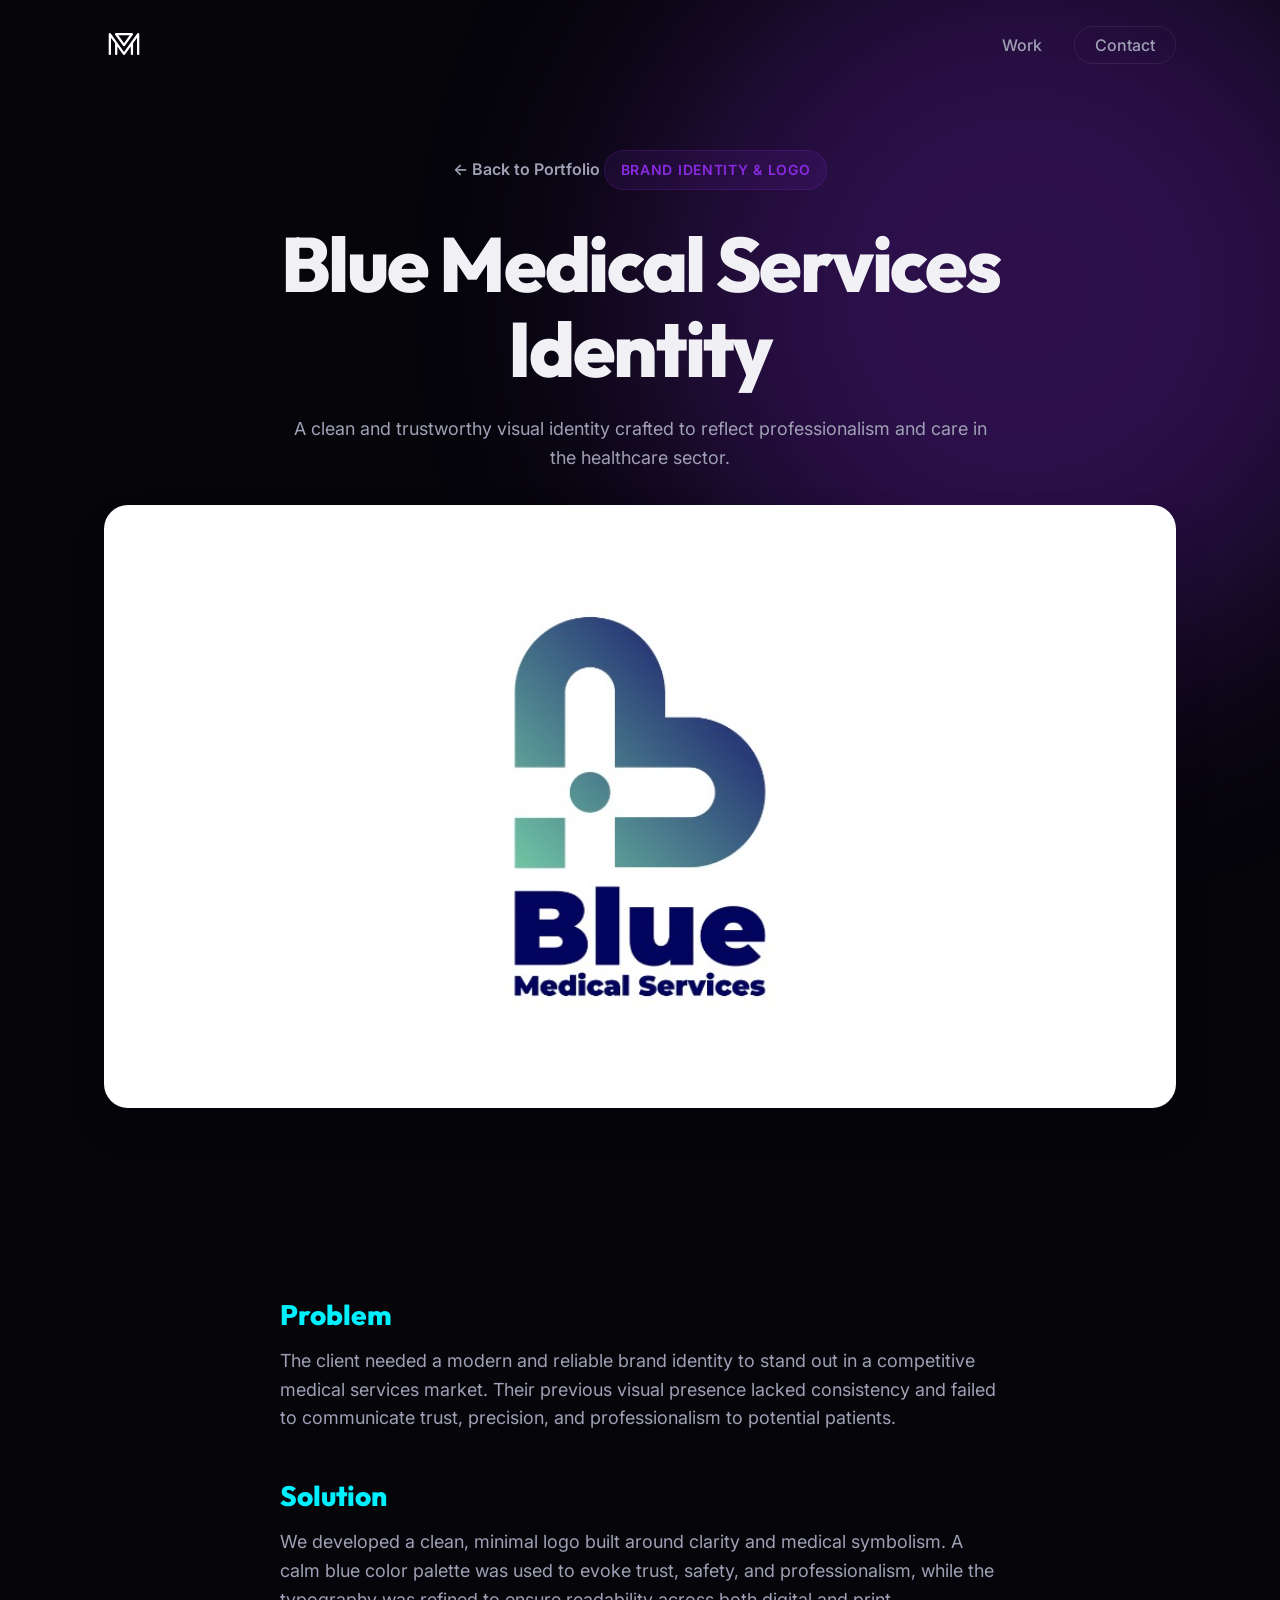
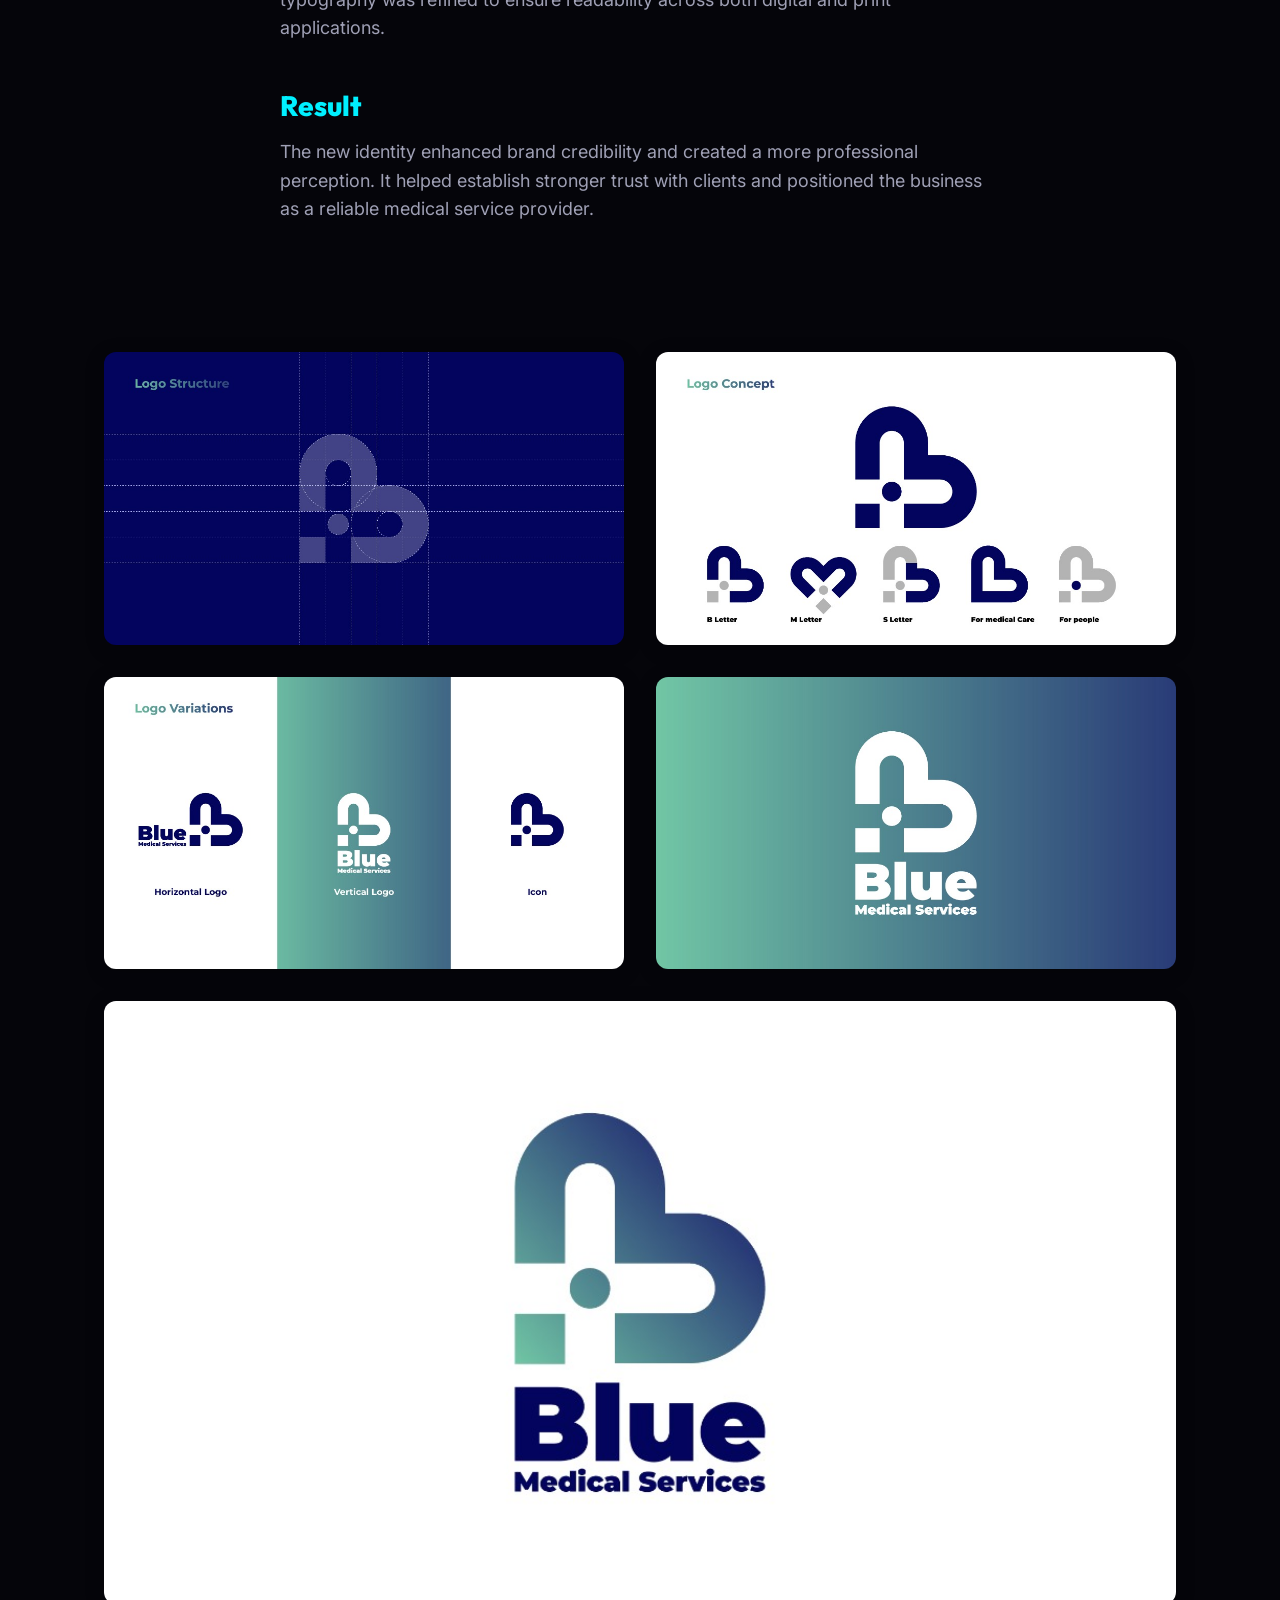
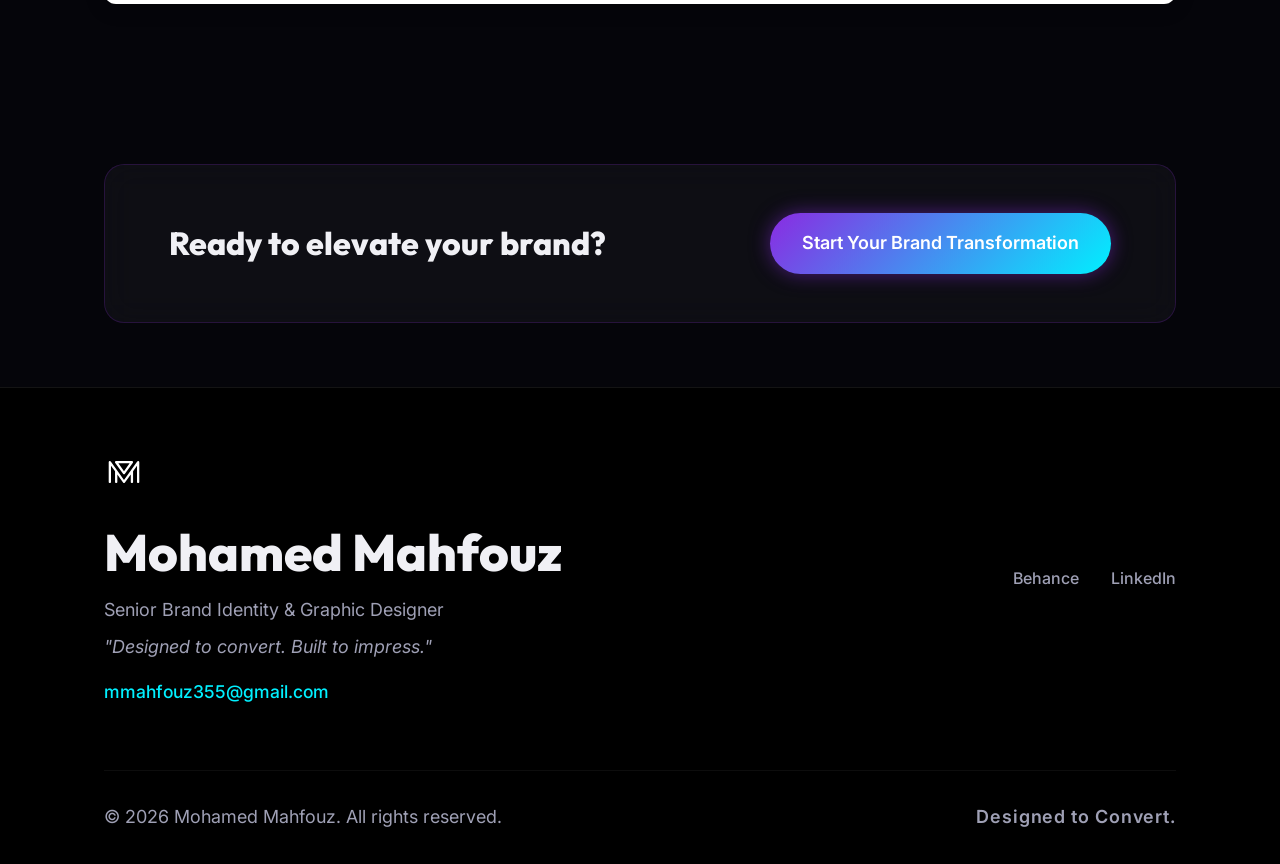
==== blue-medical-services.html @ b5fafa26 "Add files via upload" ====
<!DOCTYPE html>
<html lang="en">

<head>
    <meta charset="UTF-8">
    <meta name="viewport" content="width=device-width, initial-scale=1.0">
    <title>Blue Medical Services Identity | Mahfouz</title>
    <meta name="description" content="A comprehensive brand identity case study for a Medical startup.">
    <link rel="icon" type="image/png" href="assets/img/Favicon.png">
    <link
        href="https://fonts.googleapis.com/css2?family=Inter:wght@400;500;600&family=Outfit:wght@400;600;800&display=swap"
        rel="stylesheet">
    <link rel="stylesheet" href="styles.css">
</head>

<body>
    <div class="bg-elements">
        <div class="glow-orb purple-orb"></div>
    </div>

    <nav class="navbar" id="navbar">
        <div class="container nav-content">
            <a href="index.html" class="logo">
                <img src="assets/img/logo.svg" alt="Mahfouz Logo" class="logo-img">
            </a>
            <ul class="nav-links" id="nav-links">
                <li><a href="index.html#work">Work</a></li>
                <li><a href="index.html#contact" class="nav-cta">Contact</a></li>
            </ul>
        </div>
    </nav>

    <main>
        <section class="project-header">
            <div class="container fade-in-up">
                <a href="index.html#work" class="back-link">← Back to Portfolio</a>
                <span class="badge">Brand Identity & Logo</span>
                <h1>Blue Medical Services Identity</h1>
                <p>A clean and trustworthy visual identity crafted to reflect professionalism and care in the healthcare
                    sector.</p>
            </div>
        </section>

        <div class="container">
            <img src="assets/img/portfolio/blue-medical/img-5.jpg" alt="Blue Medical Services Hero"
                class="project-hero-img fade-in-up delay-1"
                style="width: 100%; height: auto; border-radius: 24px; box-shadow: 0 20px 40px rgba(0,0,0,0.1); display: block;">
        </div>

        <section class="case-study-content reveal">
            <div class="container">
                <h2>Problem</h2>
                <p>The client needed a modern and reliable brand identity to stand out in a competitive medical services
                    market.
                    Their previous visual presence lacked consistency and failed to communicate trust, precision, and
                    professionalism to potential patients.</p>

                <h2>Solution</h2>
                <p>We developed a clean, minimal logo built around clarity and medical symbolism.
                    A calm blue color palette was used to evoke trust, safety, and professionalism, while the typography
                    was refined to ensure readability across both digital and print applications.</p>

                <h2>Result</h2>
                <p>The new identity enhanced brand credibility and created a more professional perception.
                    It helped establish stronger trust with clients and positioned the business as a reliable medical
                    service provider.</p>
            </div>
        </section>

        <section class="project-gallery reveal">
            <div class="container">
                <div class="gallery-grid">
                    <div class="gallery-img-container">
                        <img src="assets/img/portfolio/blue-medical/img-1.jpg" alt="Brand Application 1"
                            class="gallery-img">
                    </div>
                    <div class="gallery-img-container">
                        <img src="assets/img/portfolio/blue-medical/img-2.jpg" alt="Brand Application 2"
                            class="gallery-img">
                    </div>
                    <div class="gallery-img-container">
                        <img src="assets/img/portfolio/blue-medical/img-3.jpg" alt="Brand Application 3"
                            class="gallery-img">
                    </div>
                    <div class="gallery-img-container">
                        <img src="assets/img/portfolio/blue-medical/img-4.jpg" alt="Brand Application 4"
                            class="gallery-img">
                    </div>
                    <div class="gallery-img-container span-wide">
                        <img src="assets/img/portfolio/blue-medical/img-5.jpg" alt="Brand Application 5"
                            class="gallery-img">
                    </div>
                </div>
            </div>
        </section>

        <section class="cta-banner reveal">
            <div class="container">
                <div class="cta-banner-content glass-card hover-glow">
                    <h2>Ready to elevate your brand?</h2>
                    <a href="index.html#contact" class="btn btn-primary btn-glow">Start Your Brand Transformation</a>
                </div>
            </div>
        </section>
    </main>

    <footer class="footer">
        <div class="container footer-content">
            <div class="footer-brand fade-in-up">
                <img src="assets/img/logo.svg" alt="Mahfouz Logo" class="logo-img" style="margin-bottom: 1.5rem;">
                <h2>Mohamed Mahfouz</h2>
                <p>Senior Brand Identity & Graphic Designer</p>
                <p style="color: var(--text-secondary); margin-top: 0.5rem; font-style: italic;">"Designed to convert.
                    Built to impress."</p>
                <a href="mailto:mmahfouz355@gmail.com" class="email-link footer-email">mmahfouz355@gmail.com</a>
            </div>
            <div class="footer-links fade-in-up delay-1">
                <a href="https://www.behance.net/GeoMa7fouz" target="_blank" class="social-link">Behance</a>
                <a href="https://www.linkedin.com/in/geoma7fouz/" target="_blank" class="social-link">LinkedIn</a>
            </div>
        </div>
        <div class="container fade-in-up delay-2">
            <div class="footer-bottom">
                <p>&copy; 2026 Mohamed Mahfouz. All rights reserved.</p>
                <p class="built-with">Designed to Convert.</p>
            </div>
        </div>
    </footer>
    <script src="script.js"></script>
</body>

</html>
---- styles.css ----
:root {
    --bg-color: #05050A;
    /* Deep dark gray / nearly black */
    --surface-color: rgba(20, 20, 28, 0.6);
    --surface-border: rgba(255, 255, 255, 0.08);
    --text-primary: #F0F0F5;
    --text-secondary: #9FA0B5;
    --accent-purple: #8A2BE2;
    /* Electric Purple */
    --accent-blue: #00F0FF;
    /* Neon Blue */
    --gradient-primary: linear-gradient(135deg, var(--accent-purple), var(--accent-blue));

    --font-heading: 'Outfit', sans-serif;
    --font-body: 'Inter', sans-serif;

    --transition: 0.3s cubic-bezier(0.25, 0.8, 0.25, 1);
}

* {
    margin: 0;
    padding: 0;
    box-sizing: border-box;
}

html {
    scroll-behavior: smooth;
}

body {
    background-color: var(--bg-color);
    color: var(--text-primary);
    font-family: var(--font-body);
    line-height: 1.6;
    overflow-x: hidden;
}

/* Typography */
h1,
h2,
h3,
h4,
.logo {
    font-family: var(--font-heading);
    font-weight: 800;
    line-height: 1.1;
}

h1 {
    font-size: clamp(3rem, 6vw, 5.5rem);
    letter-spacing: -0.03em;
    margin-bottom: 1.5rem;
}

h1 span {
    background: var(--gradient-primary);
    -webkit-background-clip: text;
    background-clip: text;
    -webkit-text-fill-color: transparent;
    display: inline-block;
}

h2 {
    font-size: clamp(2rem, 4vw, 3.5rem);
    margin-bottom: 1rem;
}

h3 {
    font-size: 1.5rem;
    margin-bottom: 0.5rem;
}

p {
    color: var(--text-secondary);
    font-size: 1.125rem;
}

a {
    text-decoration: none;
    color: inherit;
    transition: var(--transition);
}

/* Utilities */
.container {
    max-width: 1200px;
    margin: 0 auto;
    padding: 0 5%;
}

.glass-card {
    background: var(--surface-color);
    backdrop-filter: blur(16px);
    -webkit-backdrop-filter: blur(16px);
    border: 1px solid var(--surface-border);
    border-radius: 20px;
    padding: 2.5rem;
    position: relative;
    overflow: hidden;
    transition: var(--transition);
}

.glass-card::before {
    content: '';
    position: absolute;
    top: 0;
    left: -100%;
    width: 50%;
    height: 100%;
    background: linear-gradient(90deg, transparent, rgba(255, 255, 255, 0.03), transparent);
    transform: skewX(-20deg);
    transition: 0.5s;
}

.glass-card:hover::before {
    left: 150%;
}

.glass-card:hover {
    transform: translateY(-5px);
    border-color: rgba(255, 255, 255, 0.15);
    box-shadow: 0 10px 40px -10px rgba(138, 43, 226, 0.15);
}

.badge {
    display: inline-block;
    padding: 0.5rem 1rem;
    border-radius: 100px;
    font-size: 0.875rem;
    font-weight: 600;
    text-transform: uppercase;
    letter-spacing: 0.05em;
    background: rgba(138, 43, 226, 0.1);
    color: var(--accent-purple);
    border: 1px solid rgba(138, 43, 226, 0.2);
    margin-bottom: 2rem;
}

/* Background Animations */
.bg-elements {
    position: fixed;
    top: 0;
    left: 0;
    width: 100vw;
    height: 100vh;
    z-index: -1;
    overflow: hidden;
    pointer-events: none;
}

.glow-orb {
    position: absolute;
    border-radius: 50%;
    filter: blur(120px);
    opacity: 0.3;
    animation: float 20s infinite ease-in-out alternate;
}

.purple-orb {
    top: -10%;
    right: -10%;
    width: 60vw;
    height: 60vw;
    background: var(--accent-purple);
}

.blue-orb {
    bottom: -20%;
    left: -10%;
    width: 50vw;
    height: 50vw;
    background: var(--accent-blue);
    animation-delay: -10s;
}

@keyframes float {
    0% {
        transform: translate(0, 0) scale(1);
    }

    100% {
        transform: translate(-50px, 50px) scale(1.1);
    }
}

/* Buttons */
.btn {
    display: inline-flex;
    align-items: center;
    justify-content: center;
    padding: 1rem 2rem;
    border-radius: 100px;
    font-weight: 600;
    font-size: 1.125rem;
    cursor: pointer;
    position: relative;
    overflow: hidden;
}

.btn-primary {
    background: var(--gradient-primary);
    color: #fff;
    box-shadow: 0 0 20px rgba(138, 43, 226, 0.3);
}

.btn-primary:hover {
    box-shadow: 0 0 30px rgba(0, 240, 255, 0.5);
    transform: translateY(-2px);
}

.btn-secondary {
    background: transparent;
    color: var(--text-primary);
    border: 1px solid var(--surface-border);
}

.btn-secondary:hover {
    background: rgba(255, 255, 255, 0.05);
    border-color: rgba(255, 255, 255, 0.2);
}

/* Navbar */
.navbar {
    position: fixed;
    top: 0;
    left: 0;
    width: 100%;
    padding: 1.5rem 0;
    z-index: 100;
    transition: var(--transition);
}

.navbar.scrolled {
    padding: 1rem 0;
    background: rgba(5, 5, 10, 0.8);
    backdrop-filter: blur(16px);
    border-bottom: 1px solid var(--surface-border);
}

.nav-content {
    display: flex;
    justify-content: space-between;
    align-items: center;
}

.logo-img {
    height: 40px;
    width: auto;
    transition: var(--transition);
}

.logo:hover .logo-img {
    transform: scale(1.05);
    filter: drop-shadow(0 0 10px rgba(138, 43, 226, 0.4));
}

.nav-links {
    display: flex;
    list-style: none;
    gap: 2rem;
    align-items: center;
}

.nav-links a {
    color: var(--text-secondary);
    font-weight: 500;
}

.nav-links a:hover {
    color: #fff;
}

.nav-cta {
    padding: 0.5rem 1.25rem;
    border: 1px solid var(--surface-border);
    border-radius: 100px;
}

.nav-cta:hover {
    border-color: var(--accent-blue);
    color: var(--accent-blue) !important;
}

/* Sections Base */
section {
    padding: 5rem 0;
}

.section-header {
    margin-bottom: 4rem;
    max-width: 600px;
}

.section-header.center {
    margin: 0 auto 4rem auto;
    text-align: center;
}

/* Hero Section */
.hero {
    min-height: 100vh;
    display: flex;
    align-items: center;
    padding-top: 120px;
    position: relative;
}

.hero-content {
    max-width: 900px;
    text-align: center;
    margin: 0 auto;
}

.hero p {
    font-size: clamp(1.125rem, 2vw, 1.5rem);
    max-width: 600px;
    margin: 0 auto 3rem auto;
}

.hero-buttons {
    display: flex;
    gap: 1.5rem;
    justify-content: center;
}

/* Social Proof */
.social-proof {
    padding: 4rem 0;
    text-align: center;
    border-top: 1px solid var(--surface-border);
    border-bottom: 1px solid var(--surface-border);
    background: rgba(255, 255, 255, 0.01);
}

.proof-label {
    text-transform: uppercase;
    letter-spacing: 0.1em;
    font-size: 0.875rem;
    margin-bottom: 3rem;
}

.stats-grid {
    display: grid;
    grid-template-columns: repeat(3, 1fr);
    gap: 2rem;
}

.stat-item {
    padding: 2rem;
}

.stat-item h3 {
    font-size: 3rem;
    background: var(--gradient-primary);
    -webkit-background-clip: text;
    background-clip: text;
    -webkit-text-fill-color: transparent;
    margin-bottom: 0.5rem;
}

/* Portfolio */
.portfolio-grid {
    display: grid;
    grid-template-columns: repeat(auto-fit, minmax(400px, 1fr));
    gap: 3rem;
}

.project-card {
    padding: 1.5rem;
    cursor: pointer;
}

.project-image {
    width: 100%;
    height: 300px;
    border-radius: 12px;
    margin-bottom: 1.5rem;
    position: relative;
    overflow: hidden;
    display: flex;
    align-items: center;
    justify-content: center;
}

.project-image img {
    width: 100%;
    height: 100%;
    object-fit: cover;
    display: block;
    transition: transform 0.6s cubic-bezier(0.25, 0.46, 0.45, 0.94);
}

.project-card:hover .project-image img {
    transform: scale(1.1);
}

.overlay-text {
    position: absolute;
    z-index: 2;
    opacity: 0;
    transform: translateY(20px);
    transition: var(--transition);
    font-weight: 600;
    color: #fff;
    background: rgba(0, 0, 0, 0.6);
    padding: 0.75rem 1.5rem;
    border-radius: 100px;
    backdrop-filter: blur(8px);
    border: 1px solid rgba(255, 255, 255, 0.1);
}

.project-card:hover .overlay-text {
    opacity: 1;
    transform: translateY(0);
}

.project-image::after {
    content: '';
    position: absolute;
    inset: 0;
    background: rgba(138, 43, 226, 0.25);
    opacity: 0;
    transition: var(--transition);
    z-index: 1;
}

.project-card:hover .project-image::after {
    opacity: 1;
}

.tags {
    display: flex;
    gap: 0.5rem;
    margin-bottom: 1rem;
}

.tag {
    font-size: 0.75rem;
    padding: 0.25rem 0.75rem;
    border: 1px solid var(--surface-border);
    border-radius: 100px;
    color: var(--accent-blue);
    background: rgba(0, 240, 255, 0.05);
}

.project-info h3 {
    margin-bottom: 1.5rem;
    font-size: 1.5rem;
    color: #fff;
}

.case-study-details {
    display: flex;
    flex-direction: column;
    gap: 1.25rem;
}

.cs-section h4 {
    font-size: 0.85rem;
    text-transform: uppercase;
    letter-spacing: 0.05em;
    color: var(--accent-blue);
    margin-bottom: 0.25rem;
}

.cs-section p {
    font-size: 0.95rem;
    color: var(--text-secondary);
    line-height: 1.5;
}

.project-card:hover {
    box-shadow: 0 15px 50px -10px rgba(138, 43, 226, 0.25);
    border-color: rgba(138, 43, 226, 0.4);
    transform: translateY(-5px);
}

/* Project Page Specific */
.project-header {
    padding-top: 150px;
    padding-bottom: 2rem;
    text-align: center;
    max-width: 800px;
    margin: 0 auto;
}

.project-hero-img {
    width: 100%;
    height: 50vh;
    border-radius: 20px;
    margin-bottom: 4rem;
    display: flex;
    align-items: center;
    justify-content: center;
}

.case-study-content {
    max-width: 800px;
    margin: 0 auto;
    padding-bottom: 6rem;
}

.case-study-content h2 {
    color: var(--accent-blue);
    margin-top: 3rem;
    margin-bottom: 1rem;
    font-size: 1.75rem;
}

.case-study-content p {
    font-size: 1.125rem;
}

.back-link {
    display: inline-flex;
    align-items: center;
    gap: 0.5rem;
    font-weight: 600;
    color: var(--text-secondary);
    margin-bottom: 2rem;
}

.back-link:hover {
    color: #fff;
}

/* Gallery Section */
.project-gallery {
    padding: 2rem 0 6rem;
}

.gallery-grid {
    display: grid;
    grid-template-columns: repeat(2, 1fr);
    gap: 2rem;
}

.span-wide {
    grid-column: span 2;
}

.gallery-img-container {
    overflow: hidden;
    border-radius: 12px;
    background: var(--surface-light);
    box-shadow: 0 4px 20px rgba(0, 0, 0, 0.2);
}

.gallery-img {
    width: 100%;
    height: auto;
    display: block;
    transition: transform 0.4s ease;
}

.gallery-img-container:hover .gallery-img {
    transform: scale(1.05);
}

/* Lightbox Modal */
.lightbox {
    display: none;
    position: fixed;
    z-index: 9999;
    left: 0;
    top: 0;
    width: 100%;
    height: 100vh;
    background-color: rgba(10, 10, 14, 0.95);
    backdrop-filter: blur(10px);
    opacity: 0;
    transition: opacity 0.3s ease;
    align-items: center;
    justify-content: center;
}

.lightbox.active {
    opacity: 1;
}

.lightbox-content {
    max-width: 90%;
    max-height: 85vh;
    border-radius: 12px;
    box-shadow: 0 10px 40px rgba(0, 0, 0, 0.5);
    opacity: 1;
    transition: opacity 0.2s ease, transform 0.3s ease;
    transform: scale(0.95);
    object-fit: contain;
}

.lightbox.active .lightbox-content {
    transform: scale(1);
}

.lightbox-close {
    position: absolute;
    top: 25px;
    right: 35px;
    color: #fff;
    font-size: 40px;
    font-weight: bold;
    cursor: pointer;
    transition: color 0.3s ease;
    z-index: 10000;
}

.lightbox-close:hover {
    color: var(--primary-color);
}

.lightbox-prev,
.lightbox-next {
    cursor: pointer;
    position: absolute;
    top: 50%;
    width: 50px;
    height: 50px;
    transform: translateY(-50%);
    color: white;
    font-size: 24px;
    transition: 0.3s ease;
    border-radius: 50%;
    user-select: none;
    background: rgba(255, 255, 255, 0.1);
    display: flex;
    align-items: center;
    justify-content: center;
    z-index: 10000;
}

.lightbox-prev {
    left: 20px;
}

.lightbox-next {
    right: 20px;
}

.lightbox-prev:hover,
.lightbox-next:hover {
    background-color: var(--primary-color);
    box-shadow: 0 0 20px rgba(138, 43, 226, 0.4);
}

/* Services */
.services-grid {
    display: grid;
    grid-template-columns: repeat(2, 1fr);
    gap: 2rem;
}

.service-card {
    padding: 3rem 2rem;
}

.service-icon {
    font-size: 2.5rem;
    margin-bottom: 1.5rem;
}

.benefit {
    margin-top: 1.5rem;
    padding-top: 1rem;
    border-top: 1px solid var(--surface-border);
    font-size: 0.95rem;
    color: var(--text-primary);
}

.benefit strong {
    color: var(--accent-blue);
}

/* About */
.about-container {
    max-width: 800px;
}

.about-content {
    text-align: center;
}

.p-large p {
    font-size: 1.25rem;
    margin-bottom: 1.5rem;
}

.highlight-text {
    color: #fff;
    font-size: 1.5rem !important;
    font-weight: 600;
    margin-top: 2rem;
}

/* Testimonials */
.testimonials-grid {
    display: grid;
    grid-template-columns: repeat(auto-fit, minmax(300px, 1fr));
    gap: 2rem;
}

.testimonial-card {
    display: flex;
    flex-direction: column;
    justify-content: space-between;
}

.testimonial-card p {
    font-size: 1.125rem;
    font-style: italic;
    margin-bottom: 2rem;
    line-height: 1.7;
}

.client-info h4 {
    color: #fff;
    margin-bottom: 0.25rem;
}

.client-info span {
    font-size: 0.875rem;
    color: var(--text-secondary);
}

/* CTA Section */
.cta-box {
    text-align: center;
    padding: 6rem 3rem;
    background: rgba(20, 20, 28, 0.8);
    border-color: rgba(138, 43, 226, 0.3);
}

.glow-active {
    box-shadow: 0 0 50px rgba(138, 43, 226, 0.1);
}

.cta-box h2 {
    margin-bottom: 1.5rem;
}

.cta-box p {
    margin-bottom: 3rem;
    font-size: 1.25rem;
}

.btn-large {
    padding: 1.25rem 3rem;
    font-size: 1.25rem;
}

.contact-grid {
    display: grid;
    grid-template-columns: 1fr 1.5fr;
    gap: 3rem;
}

.form-group {
    margin-bottom: 1.5rem;
    text-align: left;
}

.form-group label {
    display: block;
    margin-bottom: 0.5rem;
    font-size: 0.95rem;
    color: var(--text-secondary);
}

.form-group input,
.form-group textarea {
    width: 100%;
    padding: 1rem;
    background: rgba(0, 0, 0, 0.2);
    border: 1px solid var(--surface-border);
    border-radius: 8px;
    color: #fff;
    font-family: inherit;
    transition: var(--transition);
}

.form-group input:focus,
.form-group textarea:focus {
    outline: none;
    border-color: var(--accent-blue);
    background: rgba(0, 0, 0, 0.4);
}

.whatsapp-btn {
    background: #25D366;
    color: #fff;
    box-shadow: 0 0 20px rgba(37, 211, 102, 0.3);
}

.whatsapp-btn:hover {
    box-shadow: 0 0 30px rgba(37, 211, 102, 0.6);
}

.btn-glow {
    box-shadow: 0 0 20px rgba(138, 43, 226, 0.5);
}

.btn-glow:hover {
    box-shadow: 0 0 40px rgba(0, 240, 255, 0.8);
}

.hover-glow:hover {
    box-shadow: 0 0 30px rgba(138, 43, 226, 0.2);
    border-color: rgba(138, 43, 226, 0.4);
}

.cta-banner {
    padding: 4rem 0;
}

.cta-banner-content {
    display: flex;
    justify-content: space-between;
    align-items: center;
    padding: 3rem 4rem;
    background: rgba(20, 20, 28, 0.6);
    border: 1px solid rgba(138, 43, 226, 0.2);
}

.cta-banner-content h2 {
    margin: 0;
    font-size: 2rem;
}

@media (max-width: 768px) {
    .cta-banner-content {
        flex-direction: column;
        text-align: center;
        gap: 1.5rem;
        padding: 2rem;
    }
}

/* Footer */
.footer {
    padding: 4rem 0 2rem;
    border-top: 1px solid var(--surface-border);
    background: #000;
}

.footer-content {
    display: flex;
    flex-wrap: wrap;
    justify-content: space-between;
    align-items: center;
    gap: 2rem;
    margin-bottom: 4rem;
}

.footer-links {
    display: flex;
    gap: 2rem;
}

.social-link {
    color: var(--text-secondary);
    font-weight: 500;
}

.social-link:hover {
    color: var(--accent-purple);
}

.footer-bottom {
    display: flex;
    justify-content: space-between;
    align-items: center;
    padding-top: 2rem;
    border-top: 1px solid rgba(255, 255, 255, 0.05);
    color: var(--text-secondary);
    font-size: 0.875rem;
}

.email-link {
    color: var(--accent-blue);
    font-weight: 500;
}

.footer-email {
    display: inline-block;
    margin-top: 1rem;
    font-size: 1.1rem;
}

.built-with {
    color: var(--text-secondary);
    font-weight: 600;
    letter-spacing: 0.05em;
}

/* Entrance Animations */
.fade-in-up {
    opacity: 0;
    transform: translateY(30px);
    animation: fadeInUp 0.8s cubic-bezier(0.25, 0.8, 0.25, 1) forwards;
}

.delay-1 {
    animation-delay: 0.2s;
}

.delay-2 {
    animation-delay: 0.4s;
}

.delay-3 {
    animation-delay: 0.6s;
}

@keyframes fadeInUp {
    to {
        opacity: 1;
        transform: translateY(0);
    }
}

.reveal {
    opacity: 0;
    transform: translateY(50px);
    transition: all 0.8s cubic-bezier(0.25, 0.8, 0.25, 1);
}

.reveal.active {
    opacity: 1;
    transform: translateY(0);
}

/* Responsive */
@media (max-width: 768px) {
    .glow-orb {
        filter: blur(80px);
        opacity: 0.2;
        animation: none;
    }

    h1 {
        font-size: 2.5rem;
    }

    h2 {
        font-size: 2rem;
    }

    .nav-links {
        display: none;
    }

    .stats-grid {
        grid-template-columns: 1fr;
    }

    .hero-buttons {
        flex-direction: column;
    }

    .portfolio-grid {
        grid-template-columns: 1fr;
    }

    .services-grid {
        grid-template-columns: 1fr;
    }

    .gallery-grid {
        grid-template-columns: 1fr;
    }

    .span-wide {
        grid-column: 1 / -1;
    }

    .footer-content {
        flex-direction: column;
        text-align: center;
    }

    .footer-bottom {
        flex-direction: column;
        gap: 1rem;
        text-align: center;
    }
}
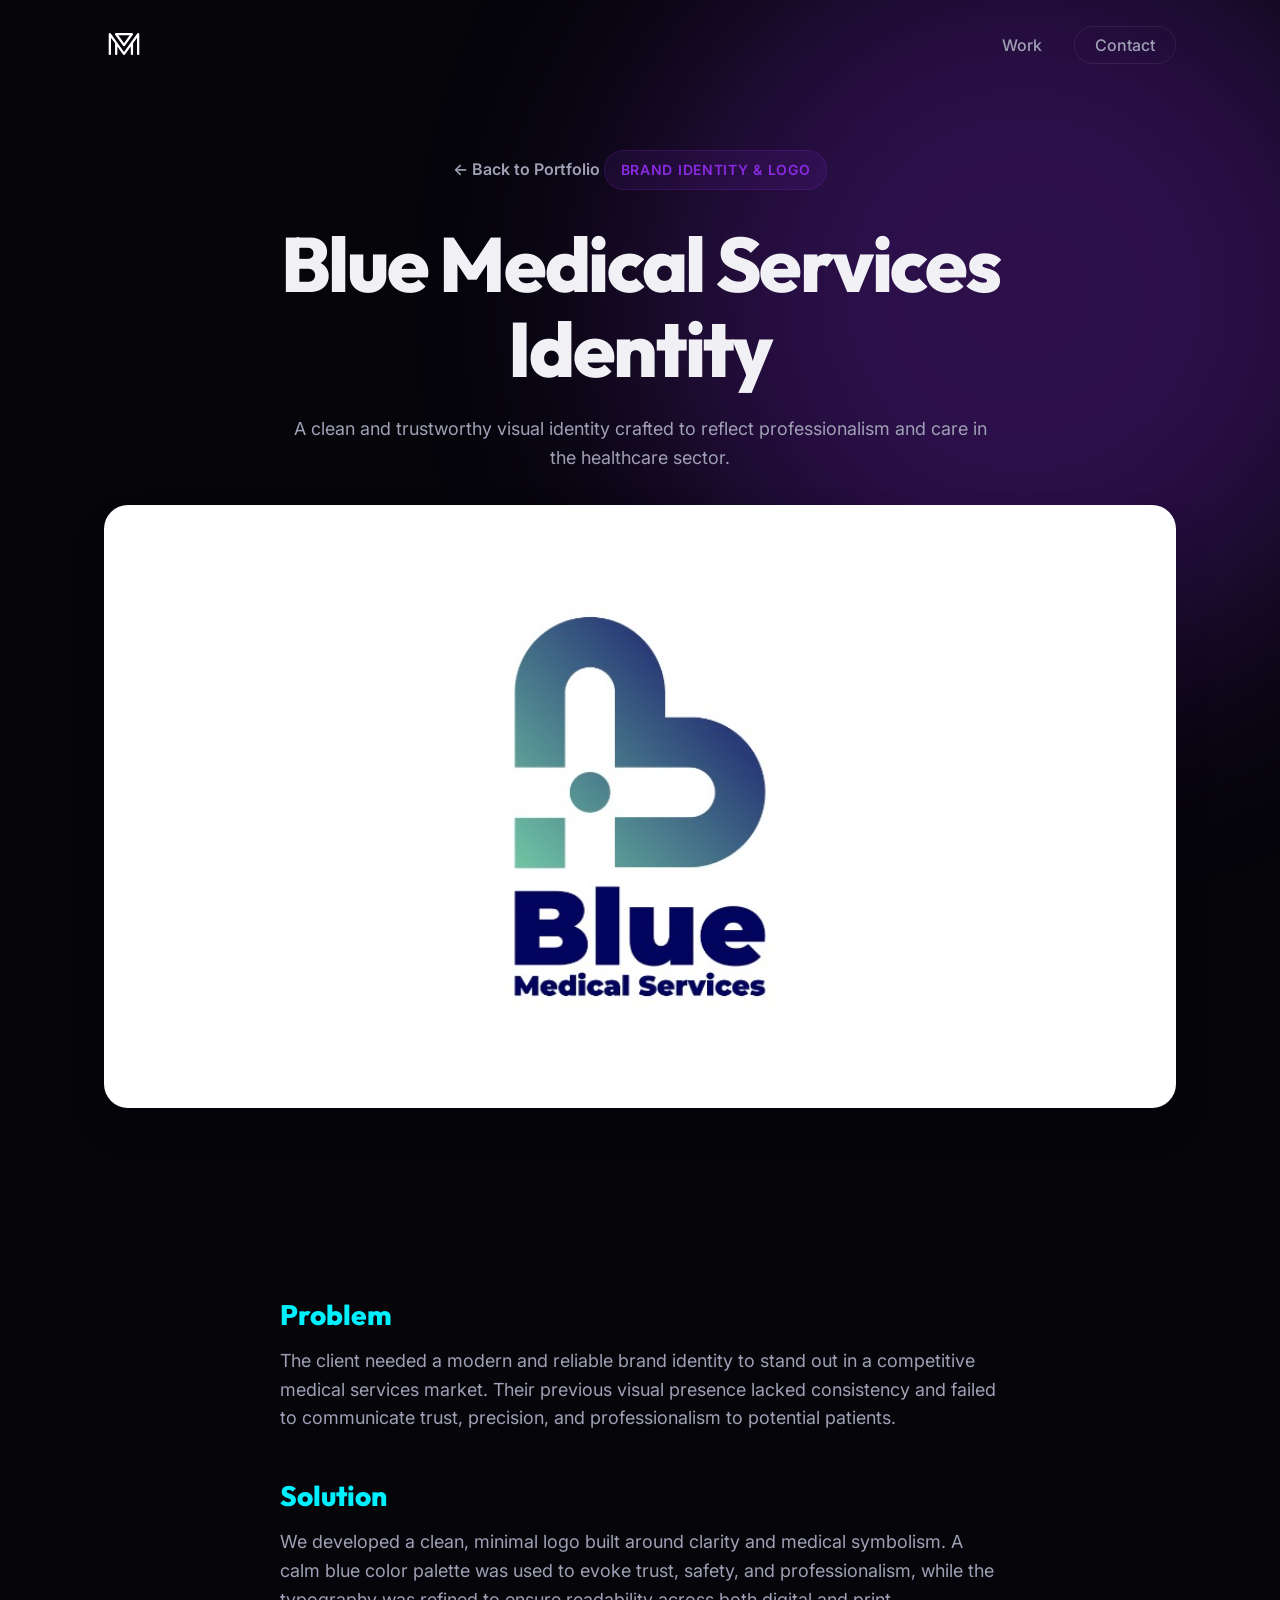
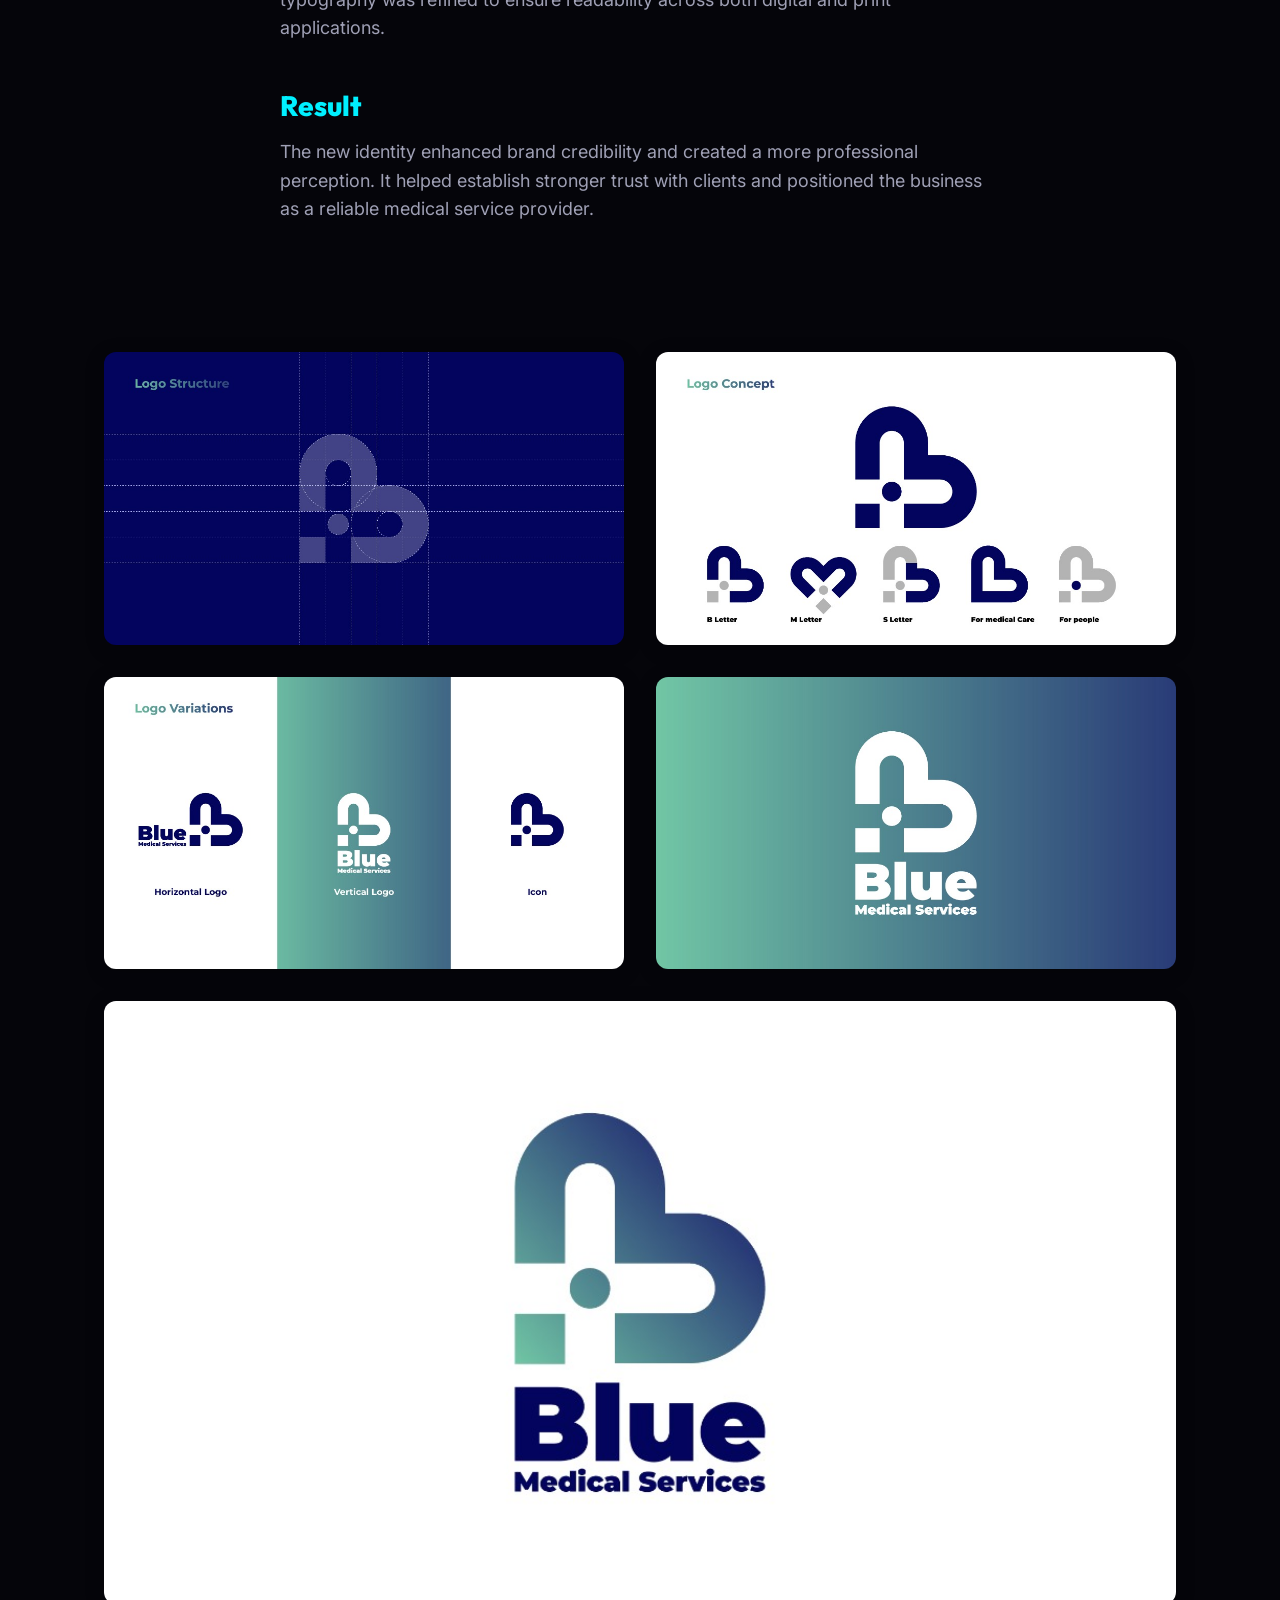
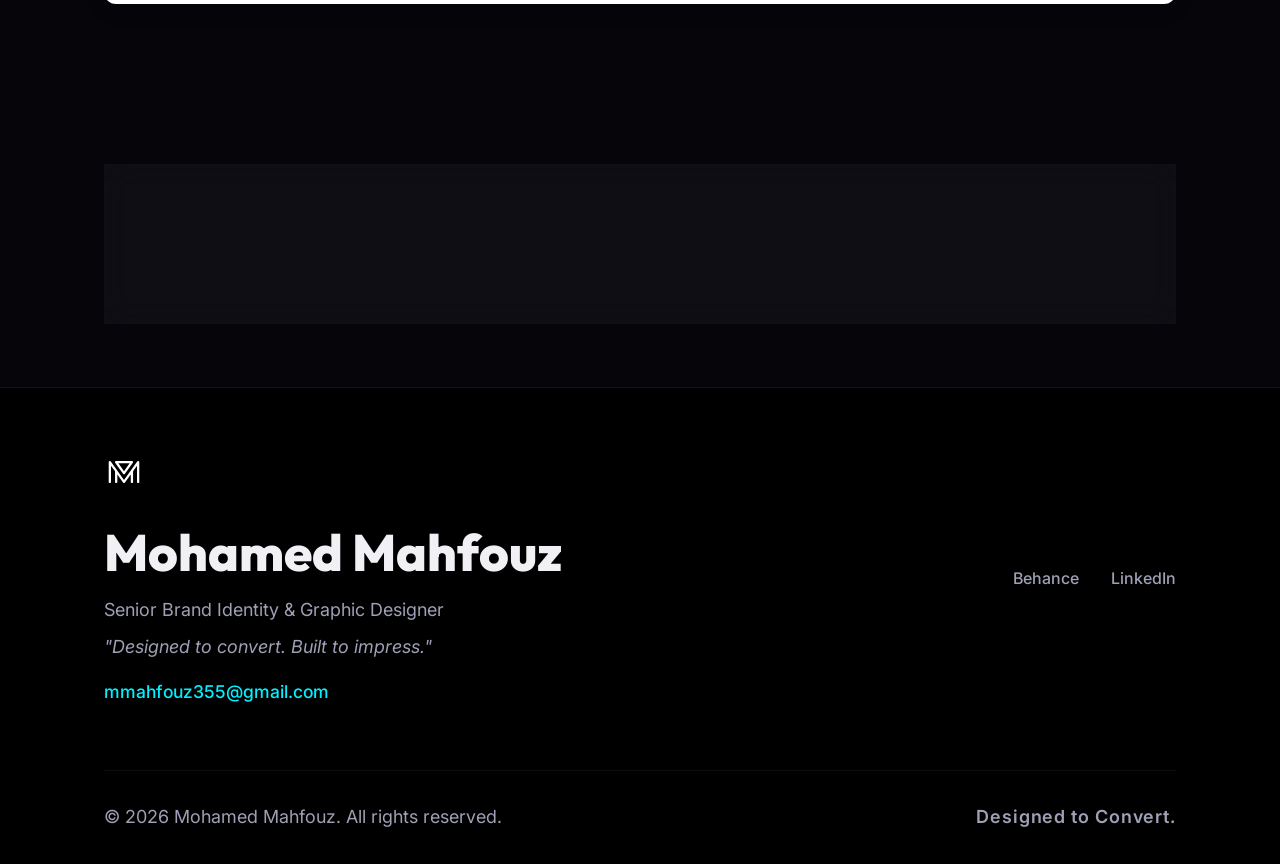
==== commit 5947376c: "Update website files" ====
--- a/blue-medical-services.html
+++ b/blue-medical-services.html
@@ -27,6 +27,9 @@
                 <li><a href="index.html#work">Work</a></li>
                 <li><a href="index.html#contact" class="nav-cta">Contact</a></li>
             </ul>
+            <button class="mobile-nav-toggle" id="mobile-toggle" aria-label="Toggle Navigation">
+                <span>☰</span>
+            </button>
         </div>
     </nav>
 
@@ -98,7 +101,7 @@
             <div class="container">
                 <div class="cta-banner-content glass-card hover-glow">
                     <h2>Ready to elevate your brand?</h2>
-                    <a href="index.html#contact" class="btn btn-primary btn-glow">Start Your Brand Transformation</a>
+                    <a href="questionnaire.html" class="btn btn-primary btn-glow">Start Your Brand Transformation</a>
                 </div>
             </div>
         </section>
--- a/styles.css
+++ b/styles.css
@@ -835,6 +835,248 @@
     }
 }
 
+/* Questionnaire Page Styles */
+.questionnaire-section {
+    padding: 6rem 0;
+}
+
+.questionnaire-form {
+    max-width: 900px;
+    margin: 0 auto;
+    padding: 4rem;
+}
+
+.form-section {
+    margin-bottom: 4rem;
+    padding-bottom: 3rem;
+    border-bottom: 1px solid rgba(255, 255, 255, 0.05);
+}
+
+.form-section:last-of-type {
+    border-bottom: none;
+    margin-bottom: 2rem;
+}
+
+.section-title {
+    margin-bottom: 2.5rem;
+    color: var(--accent-blue);
+    font-size: 1.5rem;
+}
+
+.form-grid {
+    display: grid;
+    grid-template-columns: 1fr 1fr;
+    gap: 2rem;
+}
+
+.form-group select {
+    width: 100%;
+    padding: 1rem;
+    background: rgba(0, 0, 0, 0.2);
+    border: 1px solid var(--surface-border);
+    border-radius: 8px;
+    color: #fff;
+    font-family: inherit;
+    cursor: pointer;
+    appearance: none;
+    background-image: url("data:image/svg+xml,%3Csvg xmlns='http://www.w3.org/2000/svg' width='24' height='24' viewBox='0 0 24 24' fill='none' stroke='white' stroke-width='2' stroke-linecap='round' stroke-linejoin='round'%3E%3Cpolyline points='6 9 12 15 18 9'%3E%3C/polyline%3E%3C/svg%3E");
+    background-repeat: no-repeat;
+    background-position: right 1rem center;
+    background-size: 1em;
+}
+
+.form-group select:focus {
+    outline: none;
+    border-color: var(--accent-blue);
+    background-color: rgba(0, 0, 0, 0.4);
+}
+
+/* Custom Checkbox */
+.checkbox-group {
+    display: grid;
+    grid-template-columns: 1fr 1fr;
+    gap: 1rem;
+    margin-top: 0.5rem;
+}
+
+.checkbox-container {
+    display: block;
+    position: relative;
+    padding-left: 35px;
+    margin-bottom: 12px;
+    cursor: pointer;
+    font-size: 1rem;
+    user-select: none;
+    color: var(--text-secondary);
+}
+
+.checkbox-container input {
+    position: absolute;
+    opacity: 0;
+    cursor: pointer;
+    height: 0;
+    width: 0;
+}
+
+.checkmark {
+    position: absolute;
+    top: 0;
+    left: 0;
+    height: 22px;
+    width: 22px;
+    background-color: rgba(0, 0, 0, 0.3);
+    border: 1px solid var(--surface-border);
+    border-radius: 4px;
+}
+
+.checkbox-container:hover input~.checkmark {
+    background-color: rgba(138, 43, 226, 0.2);
+}
+
+.checkbox-container input:checked~.checkmark {
+    background-color: var(--accent-purple);
+    border-color: var(--accent-purple);
+}
+
+.checkmark:after {
+    content: "";
+    position: absolute;
+    display: none;
+}
+
+.checkbox-container input:checked~.checkmark:after {
+    display: block;
+}
+
+.checkbox-container .checkmark:after {
+    left: 7px;
+    top: 3px;
+    width: 5px;
+    height: 10px;
+    border: solid white;
+    border-width: 0 2px 2px 0;
+    transform: rotate(45deg);
+}
+
+/* Custom Radio */
+.radio-group {
+    display: flex;
+    gap: 3rem;
+    margin-top: 0.5rem;
+}
+
+.radio-container {
+    display: block;
+    position: relative;
+    padding-left: 32px;
+    cursor: pointer;
+    font-size: 1rem;
+    color: var(--text-secondary);
+}
+
+.radio-container input {
+    position: absolute;
+    opacity: 0;
+    cursor: pointer;
+}
+
+.radio-mark {
+    position: absolute;
+    top: 0;
+    left: 0;
+    height: 22px;
+    width: 22px;
+    background-color: rgba(0, 0, 0, 0.3);
+    border: 1px solid var(--surface-border);
+    border-radius: 50%;
+}
+
+.radio-container:hover input~.radio-mark {
+    background-color: rgba(138, 43, 226, 0.2);
+}
+
+.radio-container input:checked~.radio-mark {
+    background-color: var(--accent-blue);
+    border-color: var(--accent-blue);
+}
+
+.radio-mark:after {
+    content: "";
+    position: absolute;
+    display: none;
+}
+
+.radio-container input:checked~.radio-mark:after {
+    display: block;
+}
+
+.radio-container .radio-mark:after {
+    top: 6px;
+    left: 6px;
+    width: 8px;
+    height: 8px;
+    border-radius: 50%;
+    background: white;
+}
+
+/* File Upload */
+.file-upload {
+    position: relative;
+    padding: 2.5rem;
+    border: 2px dashed var(--surface-border);
+    border-radius: 12px;
+    text-align: center;
+    transition: var(--transition);
+    cursor: pointer;
+}
+
+.file-upload:hover {
+    border-color: var(--accent-blue);
+    background: rgba(0, 240, 255, 0.02);
+}
+
+.file-upload input {
+    position: absolute;
+    inset: 0;
+    opacity: 0;
+    cursor: pointer;
+}
+
+.btn-large {
+    padding: 1.25rem 3rem;
+    font-size: 1.125rem;
+}
+
+.submit-container {
+    text-align: center;
+    margin-top: 2rem;
+}
+
+.form-note {
+    margin-top: 1.5rem;
+    font-size: 0.9rem;
+    opacity: 0.7;
+}
+
+@media (max-width: 768px) {
+    .questionnaire-form {
+        padding: 2rem;
+    }
+
+    .form-grid {
+        grid-template-columns: 1fr;
+        gap: 1rem;
+    }
+
+    .checkbox-group {
+        grid-template-columns: 1fr;
+    }
+
+    .stat-item h3 {
+        font-size: 2.5rem;
+    }
+}
+
 /* Footer */
 .footer {
     padding: 4rem 0 2rem;
@@ -929,12 +1171,18 @@
     transform: translateY(0);
 }
 
-/* Responsive */
+.mobile-nav-toggle {
+    display: none;
+}
+
+/* Responsive Update */
 @media (max-width: 768px) {
-    .glow-orb {
-        filter: blur(80px);
-        opacity: 0.2;
-        animation: none;
+    :root {
+        --section-padding: 4rem;
+    }
+
+    .container {
+        padding: 0 6%;
     }
 
     h1 {
@@ -942,40 +1190,98 @@
     }
 
     h2 {
-        font-size: 2rem;
+        font-size: 1.85rem;
+    }
+
+    .glass-card {
+        padding: 1.5rem;
+    }
+
+    /* Mobile Navigation */
+    .mobile-nav-toggle {
+        display: block;
+        background: none;
+        border: none;
+        color: var(--text-primary);
+        font-size: 1.5rem;
+        cursor: pointer;
+        z-index: 1001;
     }
 
     .nav-links {
-        display: none;
-    }
-
-    .stats-grid {
-        grid-template-columns: 1fr;
+        position: fixed;
+        top: 0;
+        right: -100%;
+        width: 80%;
+        height: 100vh;
+        background: rgba(5, 5, 10, 0.95);
+        backdrop-filter: blur(20px);
+        display: flex;
+        flex-direction: column;
+        align-items: center;
+        justify-content: center;
+        gap: 2rem;
+        transition: 0.4s cubic-bezier(0.25, 0.8, 0.25, 1);
+        z-index: 1000;
+        border-left: 1px solid var(--surface-border);
+    }
+
+    .nav-links.active {
+        right: 0;
+    }
+
+    .nav-links li {
+        margin: 0;
+    }
+
+    .nav-links a {
+        font-size: 1.5rem;
+        font-family: var(--font-heading);
+    }
+
+    /* Grid Stacking */
+    .stats-grid,
+    .portfolio-grid,
+    .services-grid,
+    .gallery-grid,
+    .contact-grid {
+        grid-template-columns: 1fr !important;
+        gap: 1.5rem;
     }
 
     .hero-buttons {
         flex-direction: column;
-    }
-
-    .portfolio-grid {
-        grid-template-columns: 1fr;
-    }
-
-    .services-grid {
-        grid-template-columns: 1fr;
-    }
-
-    .gallery-grid {
-        grid-template-columns: 1fr;
-    }
-
-    .span-wide {
-        grid-column: 1 / -1;
+        width: 100%;
+    }
+
+    .hero-buttons .btn {
+        width: 100%;
+        text-align: center;
+    }
+
+    /* Case Studies */
+    .project-header {
+        padding-top: 100px;
+    }
+
+    .project-hero-img {
+        height: auto;
+        aspect-ratio: 16/9;
+        margin-bottom: 2rem;
+    }
+
+    .case-study-content {
+        padding: 3rem 0;
     }
 
     .footer-content {
         flex-direction: column;
         text-align: center;
+        gap: 3rem;
+    }
+
+    .footer-links {
+        justify-content: center;
     }
 
     .footer-bottom {
@@ -983,4 +1289,14 @@
         gap: 1rem;
         text-align: center;
     }
+}
+
+@media (max-width: 480px) {
+    h1 {
+        font-size: 2.1rem;
+    }
+
+    .project-image {
+        height: 250px;
+    }
 }
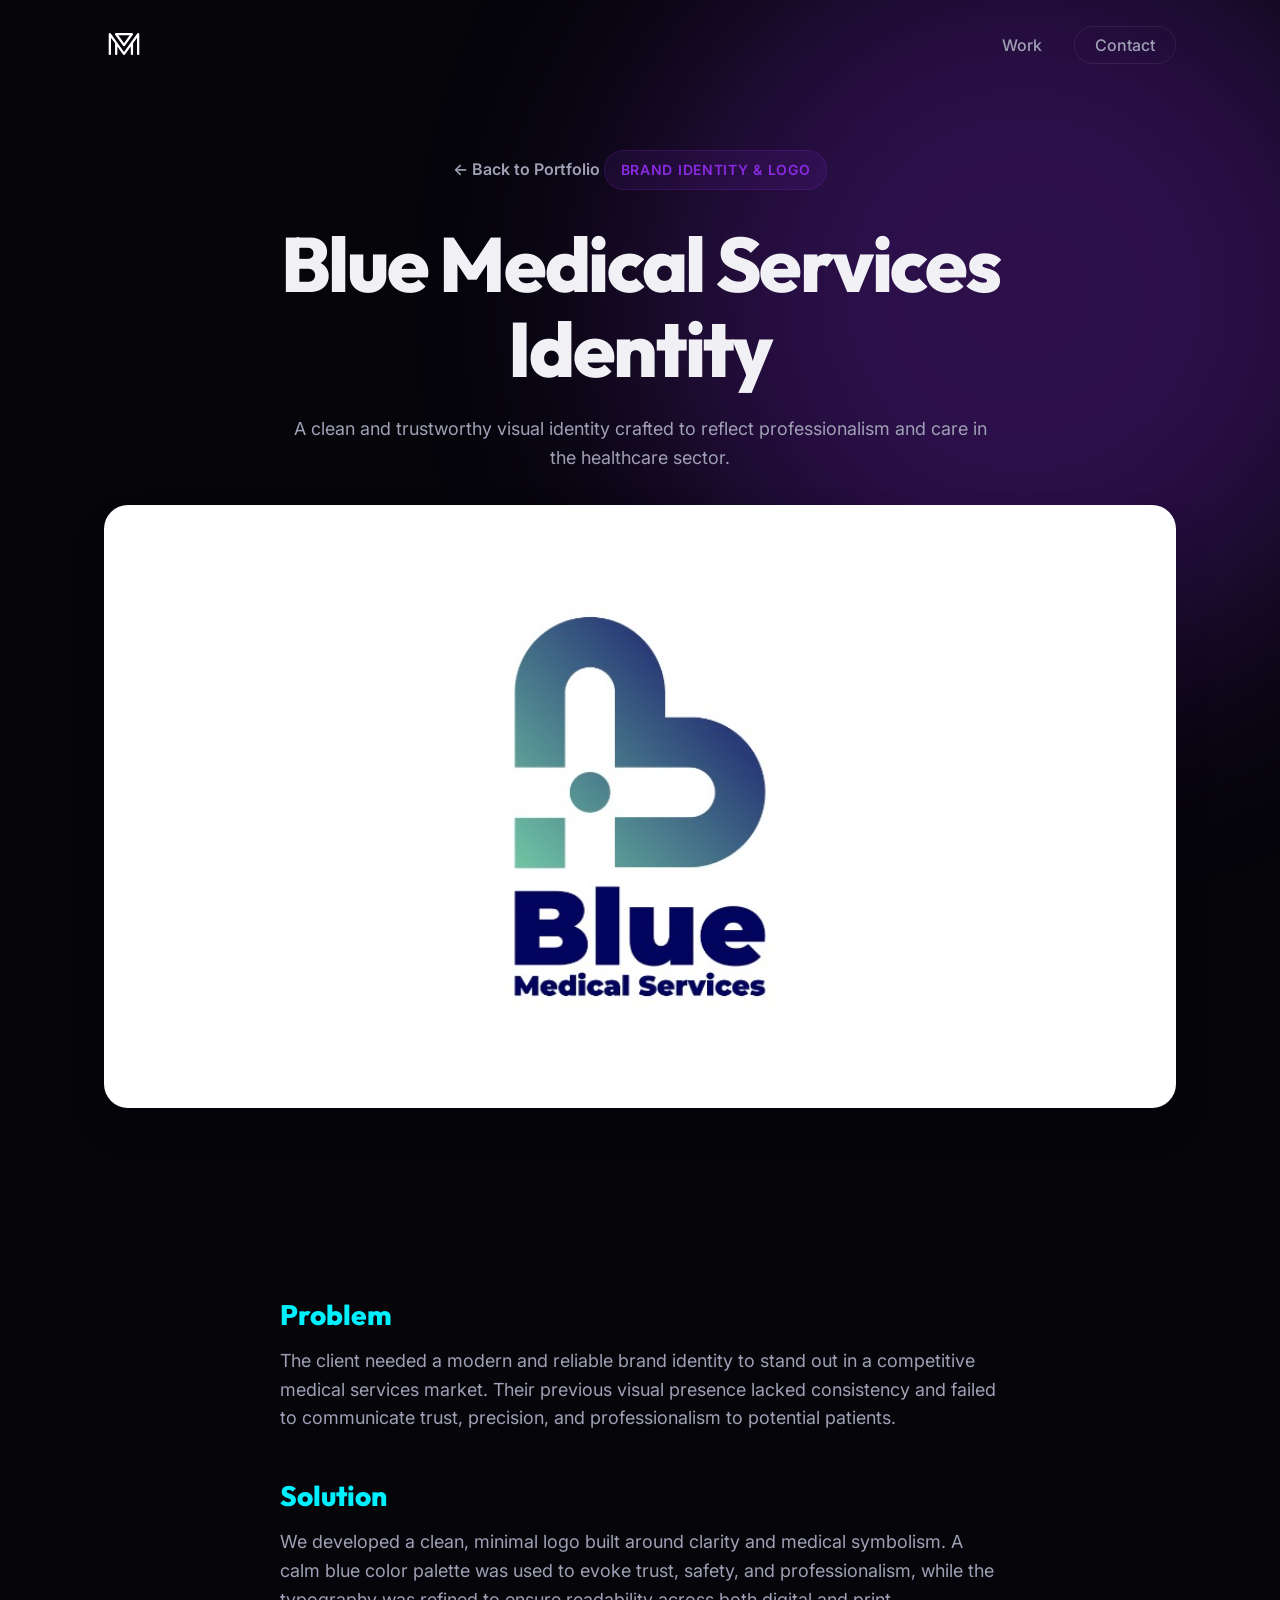
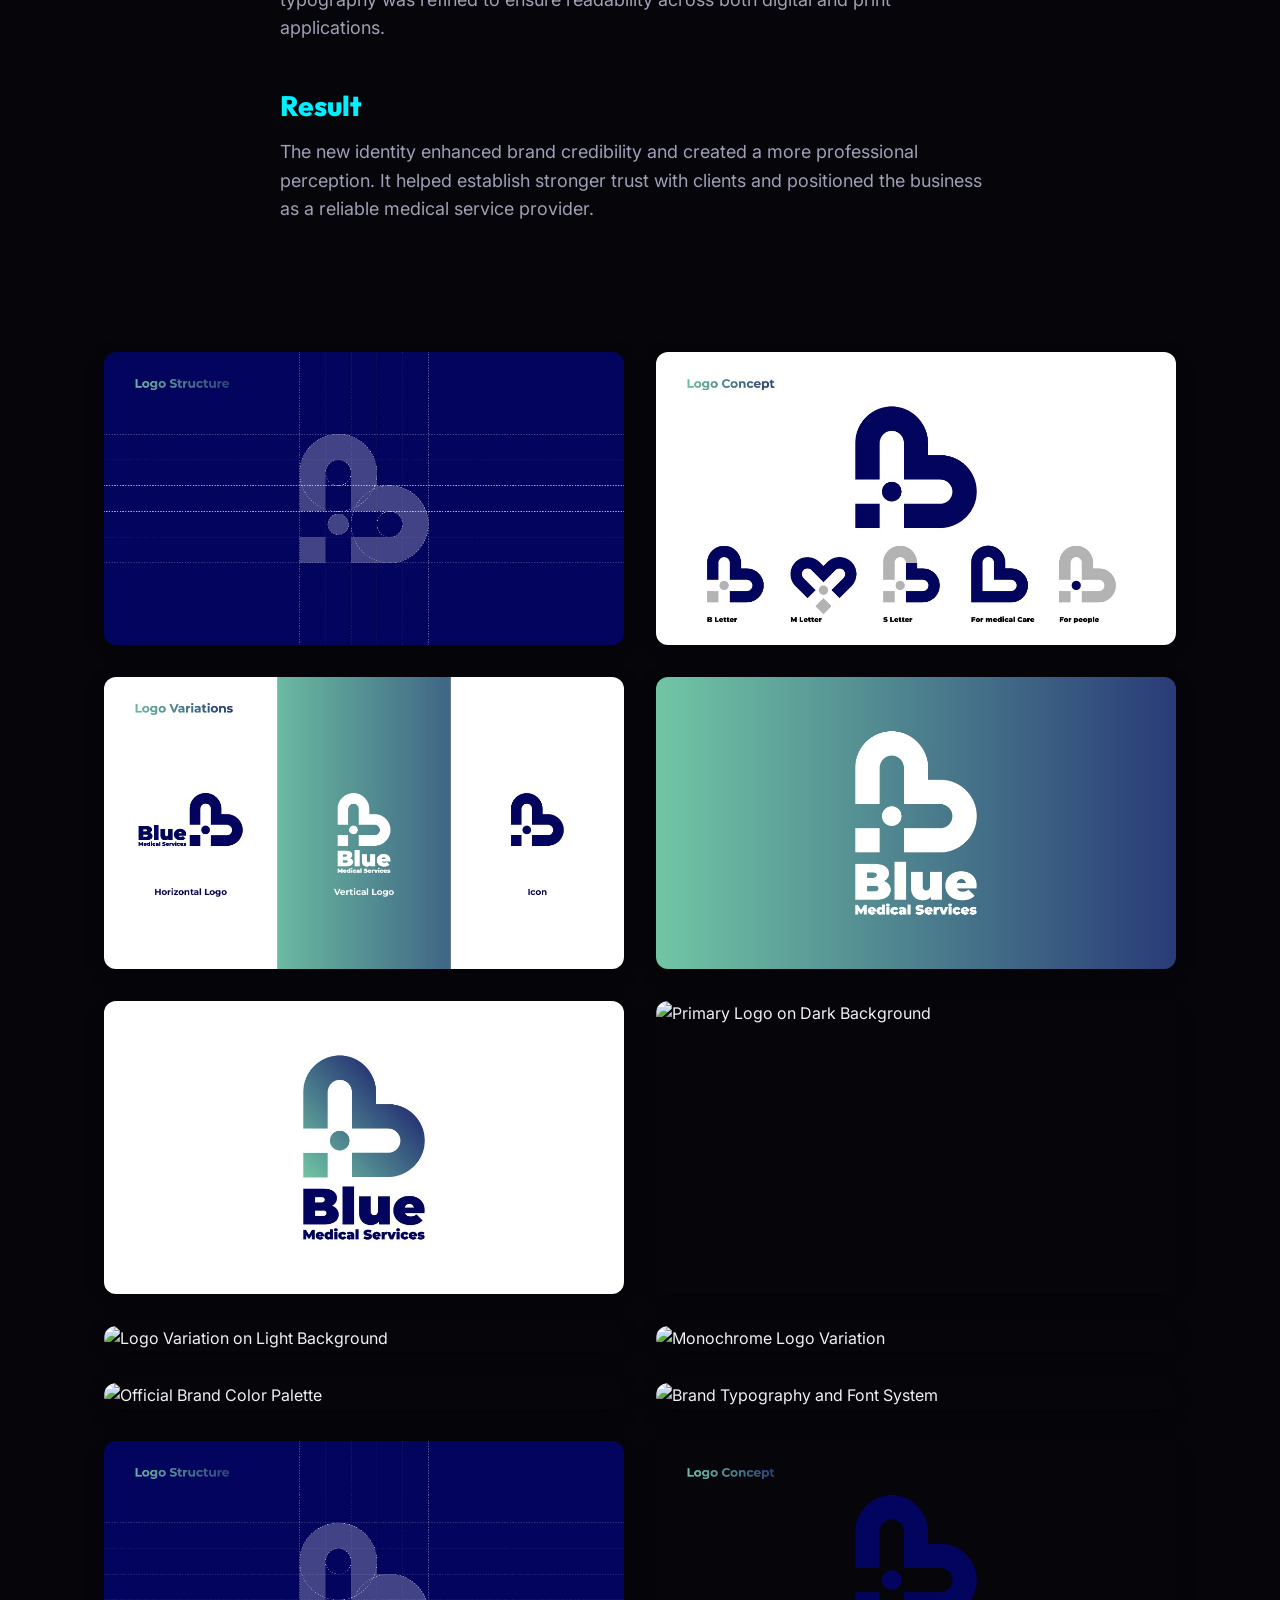
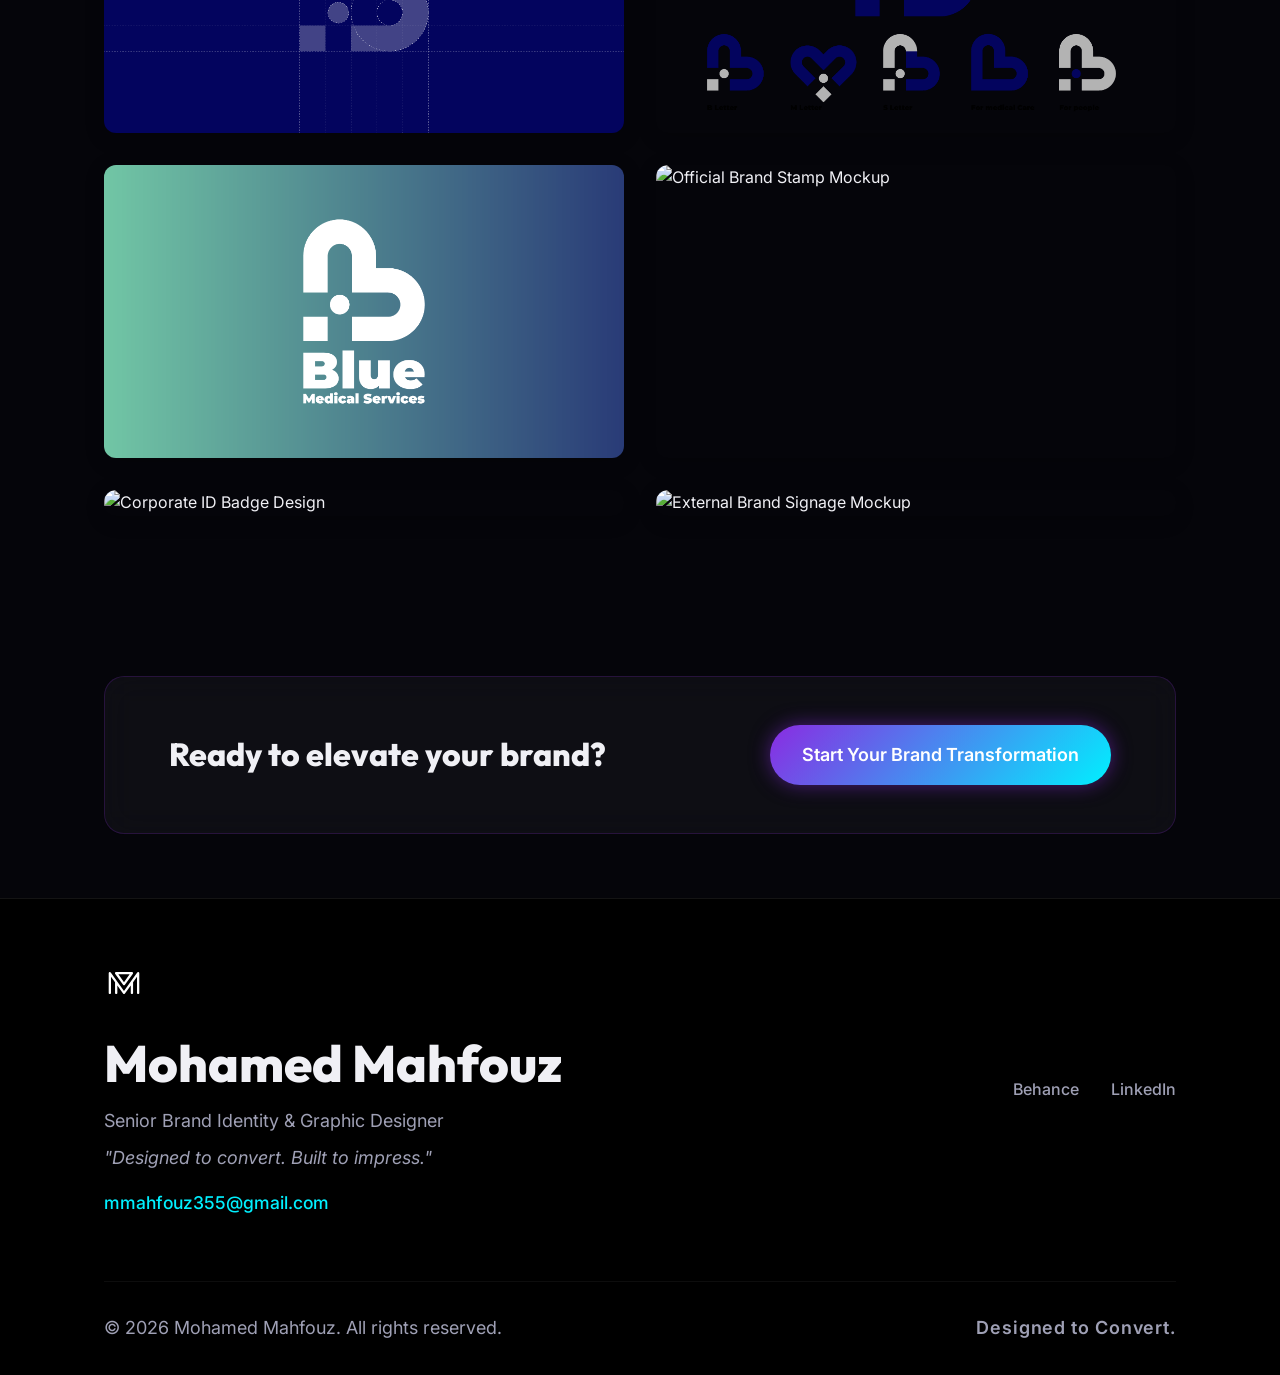
==== commit f2366444: "Add files via upload" ====
--- a/blue-medical-services.html
+++ b/blue-medical-services.html
@@ -89,8 +89,53 @@
                         <img src="assets/img/portfolio/blue-medical/img-4.jpg" alt="Brand Application 4"
                             class="gallery-img">
                     </div>
-                    <div class="gallery-img-container span-wide">
+                    <div class="gallery-img-container">
                         <img src="assets/img/portfolio/blue-medical/img-5.jpg" alt="Brand Application 5"
+                            class="gallery-img">
+                    </div>
+                    <div class="gallery-img-container">
+                        <img src="assets/img/portfolio/blue-medical/brand-1.jpg" alt="Primary Logo on Dark Background"
+                            class="gallery-img">
+                    </div>
+                    <div class="gallery-img-container">
+                        <img src="assets/img/portfolio/blue-medical/brand-2.jpg"
+                            alt="Logo Variation on Light Background" class="gallery-img">
+                    </div>
+                    <div class="gallery-img-container">
+                        <img src="assets/img/portfolio/blue-medical/brand-3.jpg" alt="Monochrome Logo Variation"
+                            class="gallery-img">
+                    </div>
+                    <div class="gallery-img-container">
+                        <img src="assets/img/portfolio/blue-medical/brand-4.jpg" alt="Official Brand Color Palette"
+                            class="gallery-img">
+                    </div>
+                    <div class="gallery-img-container">
+                        <img src="assets/img/portfolio/blue-medical/brand-5.jpg" alt="Brand Typography and Font System"
+                            class="gallery-img">
+                    </div>
+                    <!-- Technical Assets -->
+                    <div class="gallery-img-container">
+                        <img src="assets/img/portfolio/blue-medical/structure.png" alt="Logo Construction and Geometry"
+                            class="gallery-img">
+                    </div>
+                    <div class="gallery-img-container">
+                        <img src="assets/img/portfolio/blue-medical/variations.png" alt="Logo Icon Variations"
+                            class="gallery-img">
+                    </div>
+                    <div class="gallery-img-container">
+                        <img src="assets/img/portfolio/blue-medical/white-bg.png" alt="Logo on Clean Background"
+                            class="gallery-img">
+                    </div>
+                    <div class="gallery-img-container">
+                        <img src="assets/img/portfolio/blue-medical/mockup-1.jpg" alt="Official Brand Stamp Mockup"
+                            class="gallery-img">
+                    </div>
+                    <div class="gallery-img-container">
+                        <img src="assets/img/portfolio/blue-medical/mockup-2.jpg" alt="Corporate ID Badge Design"
+                            class="gallery-img">
+                    </div>
+                    <div class="gallery-img-container">
+                        <img src="assets/img/portfolio/blue-medical/mockup-3.jpg" alt="External Brand Signage Mockup"
                             class="gallery-img">
                     </div>
                 </div>
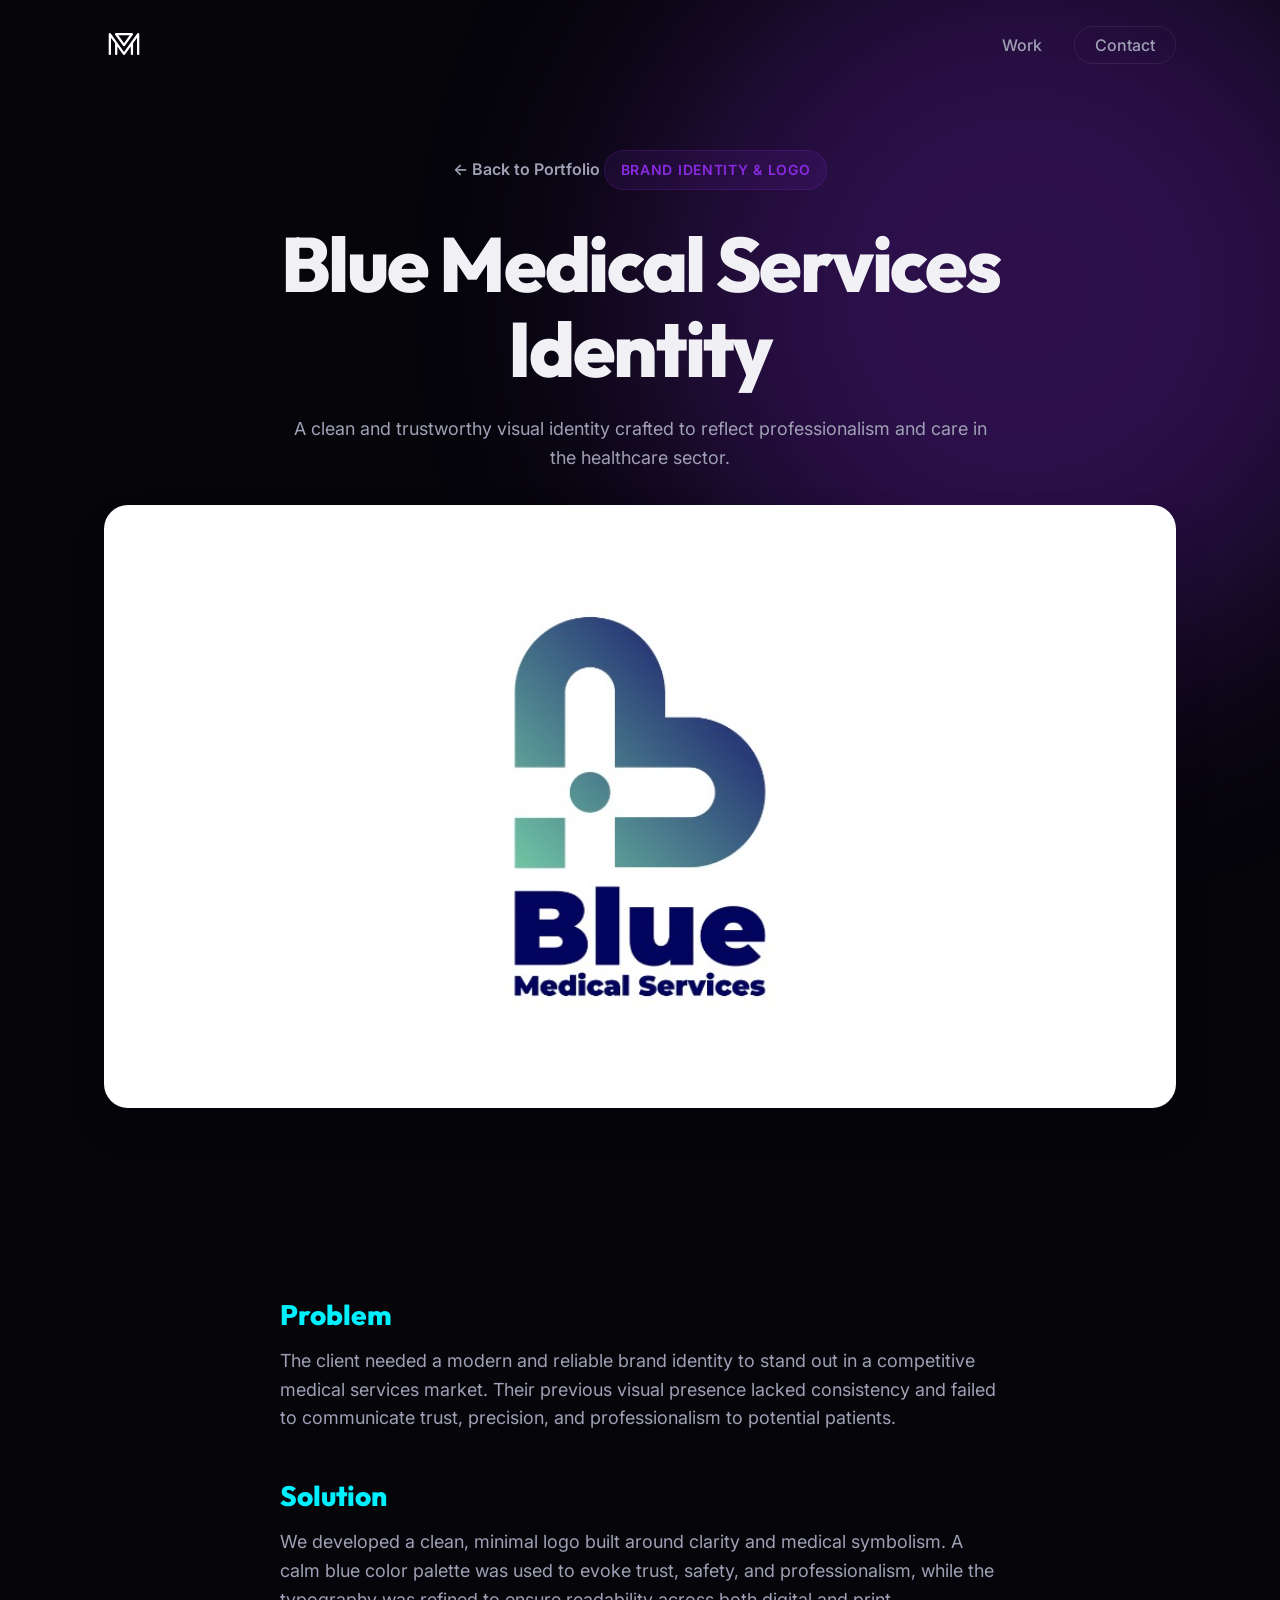
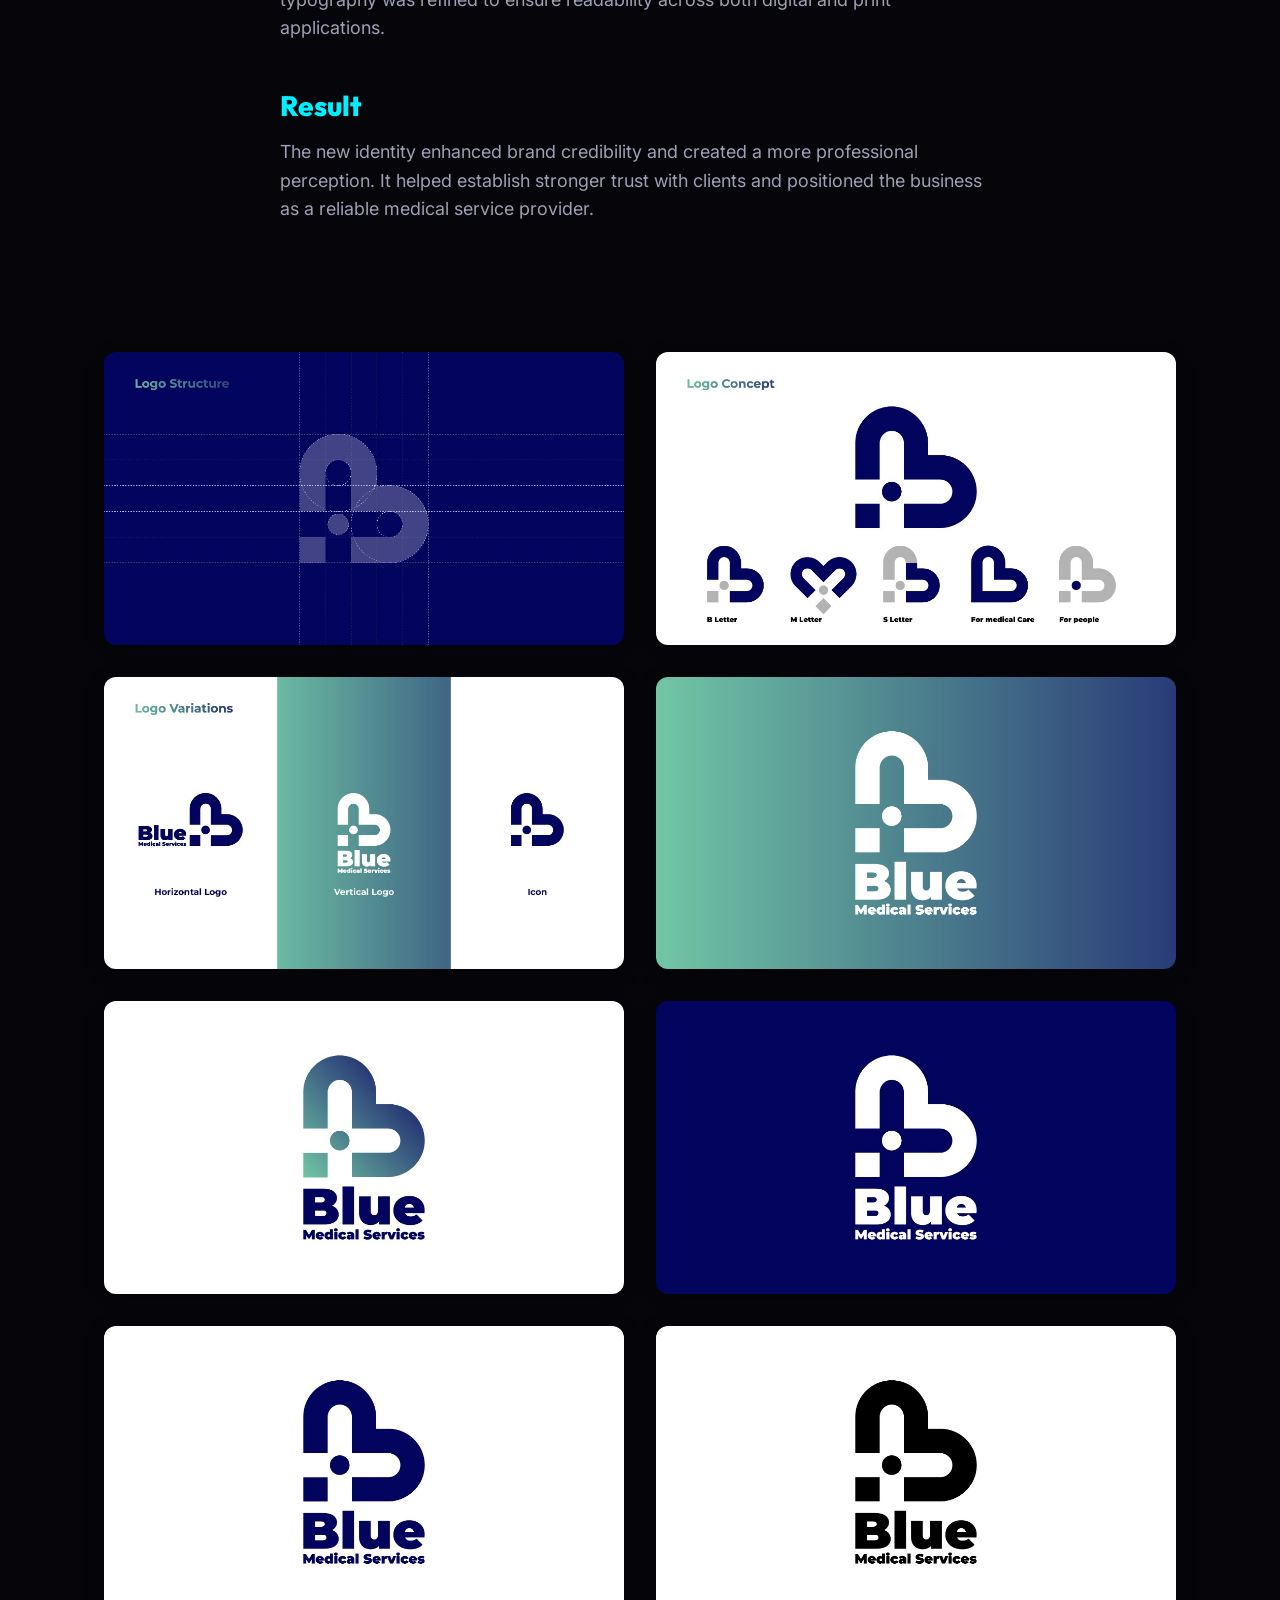
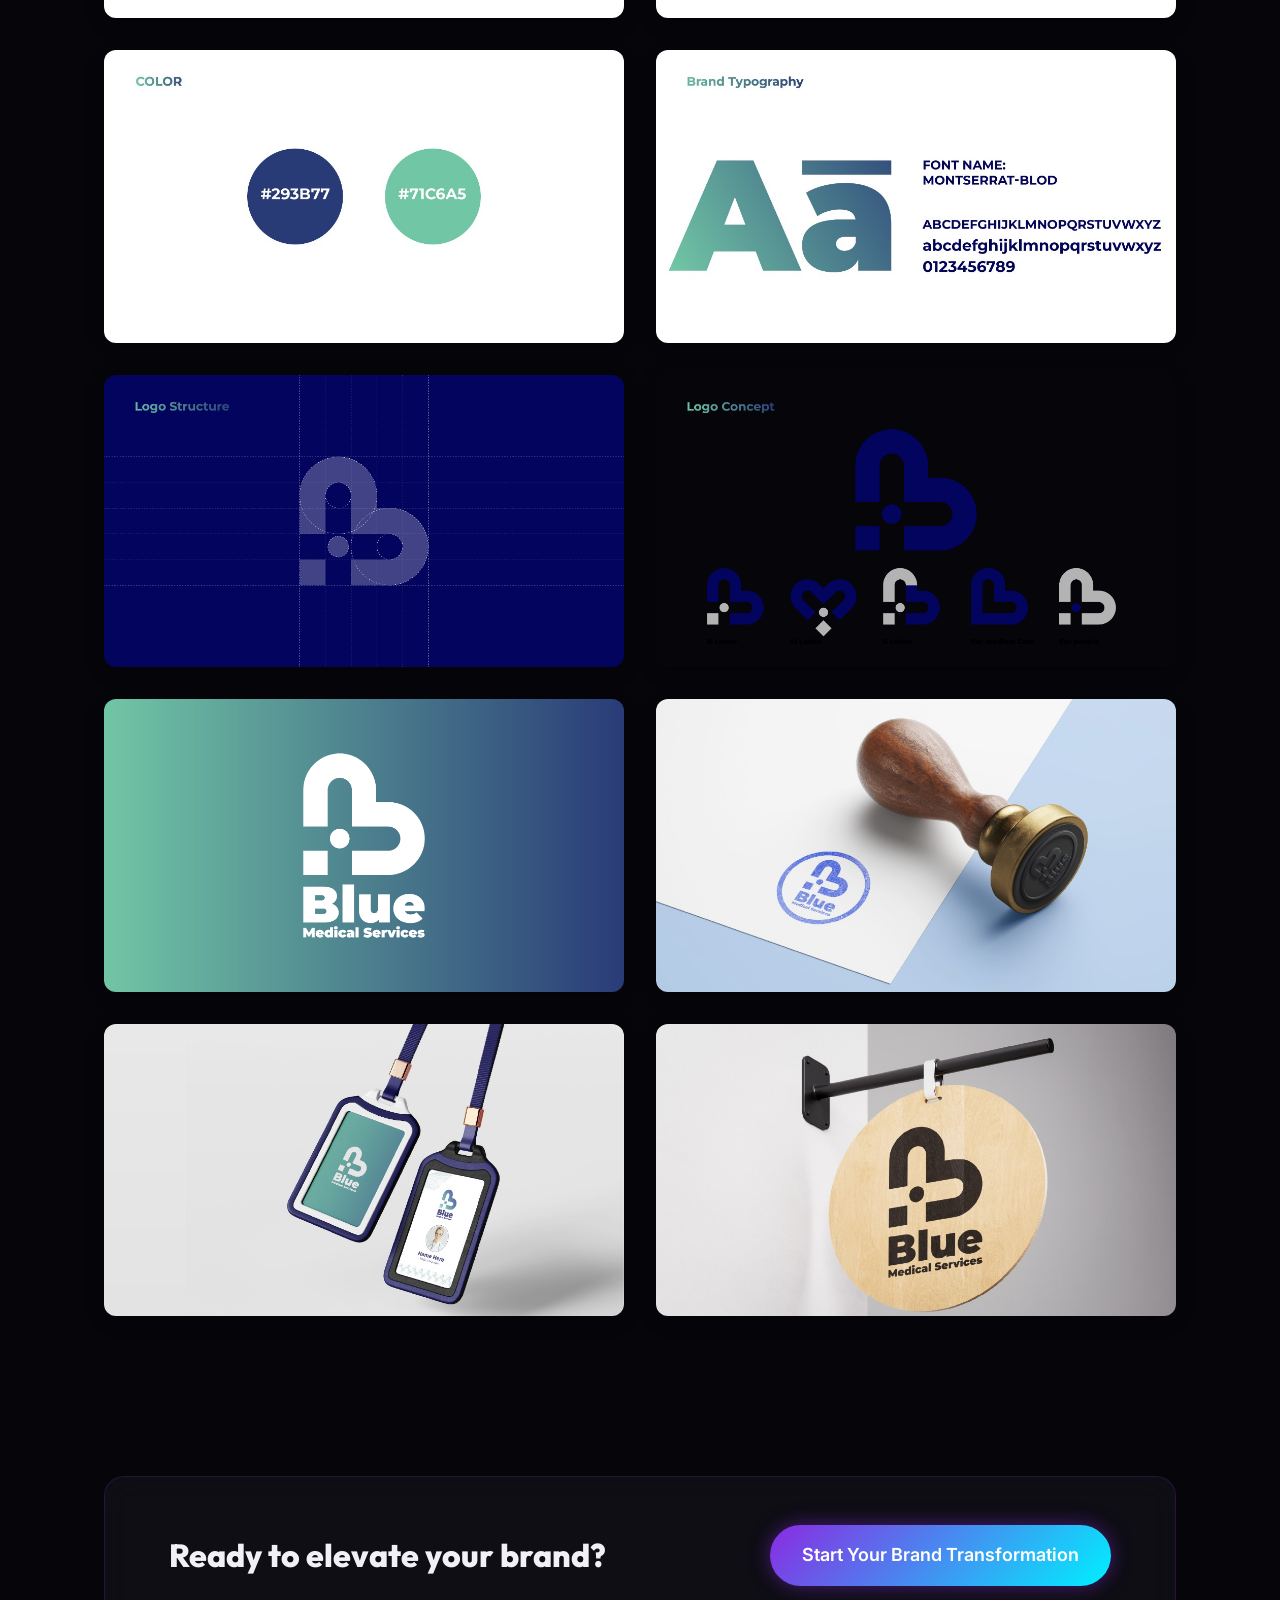
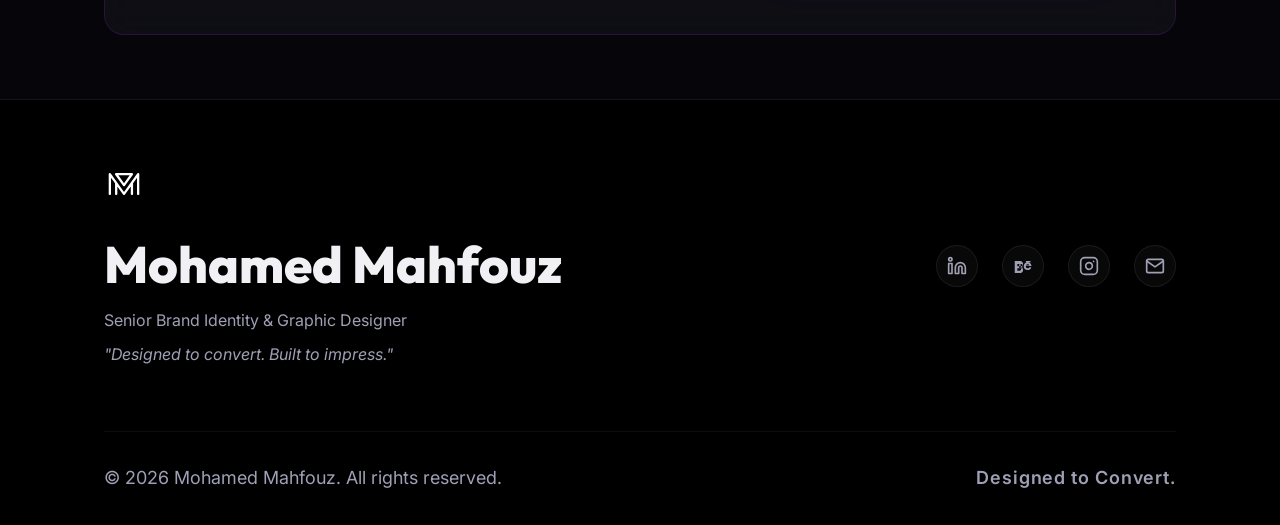
==== commit 8d1c7041: "Add files via upload" ====
--- a/blue-medical-services.html
+++ b/blue-medical-services.html
@@ -160,11 +160,20 @@
                 <p>Senior Brand Identity & Graphic Designer</p>
                 <p style="color: var(--text-secondary); margin-top: 0.5rem; font-style: italic;">"Designed to convert.
                     Built to impress."</p>
-                <a href="mailto:mmahfouz355@gmail.com" class="email-link footer-email">mmahfouz355@gmail.com</a>
             </div>
             <div class="footer-links fade-in-up delay-1">
-                <a href="https://www.behance.net/GeoMa7fouz" target="_blank" class="social-link">Behance</a>
-                <a href="https://www.linkedin.com/in/geoma7fouz/" target="_blank" class="social-link">LinkedIn</a>
+                <a href="https://www.linkedin.com/in/geoma7fouz/" target="_blank" class="social-link" title="LinkedIn">
+                    <svg xmlns="http://www.w3.org/2000/svg" viewBox="0 0 24 24" fill="none" stroke="currentColor" stroke-width="2" stroke-linecap="round" stroke-linejoin="round"><path d="M16 8a6 6 0 0 1 6 6v7h-4v-7a2 2 0 0 0-2-2 2 2 0 0 0-2 2v7h-4v-7a6 6 0 0 1 6-6z"></path><rect x="2" y="9" width="4" height="12"></rect><circle cx="4" cy="4" r="2"></circle></svg>
+                </a>
+                <a href="https://www.behance.net/GeoMa7fouz" target="_blank" class="social-link" title="Behance">
+                    <svg xmlns="http://www.w3.org/2000/svg" viewBox="0 0 24 24" fill="currentColor"><path d="M8.228 15.01h2.261c.444 0 .806-.362.806-.806v-3.714c0-.444-.362-.806-.806-.806H8.228a.806.806 0 0 0-.806.806v3.714c0 .444.362.806.806.806zm1.065-3.085h1.196v2.24H9.293v-2.24zm11.472 0h-5.46v.39c0 1.48.975 2.275 2.34 2.275 1.04 0 1.82-.455 2.015-1.17h2.21c-.26 2.015-1.95 3.51-4.29 3.51-3.25 0-4.68-2.34-4.68-4.68s1.69-4.81 4.615-4.81c3.055 0 4.68 2.34 4.68 4.485h-1.43zm-3.185-1.885c-.975 0-1.69.585-1.885 1.43h3.77c-.13-.845-.845-1.43-1.885-1.43zM2.08 6.045H8.29a3.81 3.81 0 0 1 3.12 1.56 3.483 3.483 0 0 1-1.625 5.395 3.9 3.9 0 0 1 2.34 3.705c0 2.21-1.625 3.835-4.225 3.835H2.08V6.045zm3.12 6.11h2.6c.91 0 1.495-.455 1.495-1.235s-.585-1.235-1.495-1.235h-2.6v2.47zm0 5.46h2.86c.975 0 1.625-.52 1.625-1.43s-.65-1.43-1.625-1.43h-2.86v2.86zM15.47 6.045h5.46v1.365h-5.46V6.045z"/></svg>
+                </a>
+                <a href="https://www.instagram.com/ma7fouzdzn/" target="_blank" class="social-link" title="Instagram">
+                    <svg xmlns="http://www.w3.org/2000/svg" viewBox="0 0 24 24" fill="none" stroke="currentColor" stroke-width="2" stroke-linecap="round" stroke-linejoin="round"><rect x="2" y="2" width="20" height="20" rx="5" ry="5"></rect><path d="M16 11.37A4 4 0 1 1 12.63 8 4 4 0 0 1 16 11.37z"></path><line x1="17.5" y1="6.5" x2="17.51" y2="6.5"></line></svg>
+                </a>
+                <a href="mailto:mmahfouz355@gmail.com" class="social-link" title="Email">
+                    <svg xmlns="http://www.w3.org/2000/svg" viewBox="0 0 24 24" fill="none" stroke="currentColor" stroke-width="2" stroke-linecap="round" stroke-linejoin="round"><path d="M4 4h16c1.1 0 2 .9 2 2v12c0 1.1-.9 2-2 2H4c-1.1 0-2-.9-2-2V6c0-1.1.9-2 2-2z"></path><polyline points="22,6 12,13 2,6"></polyline></svg>
+                </a>
             </div>
         </div>
         <div class="container fade-in-up delay-2">
--- a/styles.css
+++ b/styles.css
@@ -1093,18 +1093,45 @@
     margin-bottom: 4rem;
 }
 
+.footer-brand {
+    display: block;
+}
+
+.footer-brand p {
+    font-size: 1rem;
+    margin-top: 0.5rem;
+}
+
 .footer-links {
     display: flex;
-    gap: 2rem;
+    gap: 1.5rem;
+    align-items: center;
 }
 
 .social-link {
     color: var(--text-secondary);
-    font-weight: 500;
+    transition: var(--transition);
+    display: flex;
+    align-items: center;
+    justify-content: center;
+    padding: 10px;
+    border-radius: 50%;
+    background: rgba(255, 255, 255, 0.03);
+    border: 1px solid var(--surface-border);
 }
 
 .social-link:hover {
-    color: var(--accent-purple);
+    color: #fff;
+    background: rgba(255, 255, 255, 0.08);
+    border-color: var(--accent-blue);
+    box-shadow: 0 0 15px rgba(0, 240, 255, 0.3);
+    transform: translateY(-3px);
+}
+
+.social-link svg {
+    width: 20px;
+    height: 20px;
+    stroke-width: 2px;
 }
 
 .footer-bottom {
@@ -1115,17 +1142,6 @@
     border-top: 1px solid rgba(255, 255, 255, 0.05);
     color: var(--text-secondary);
     font-size: 0.875rem;
-}
-
-.email-link {
-    color: var(--accent-blue);
-    font-weight: 500;
-}
-
-.footer-email {
-    display: inline-block;
-    margin-top: 1rem;
-    font-size: 1.1rem;
 }
 
 .built-with {
@@ -1284,6 +1300,11 @@
         justify-content: center;
     }
 
+    .footer-content {
+        grid-template-columns: 1fr !important;
+        gap: 3rem;
+    }
+
     .footer-bottom {
         flex-direction: column;
         gap: 1rem;
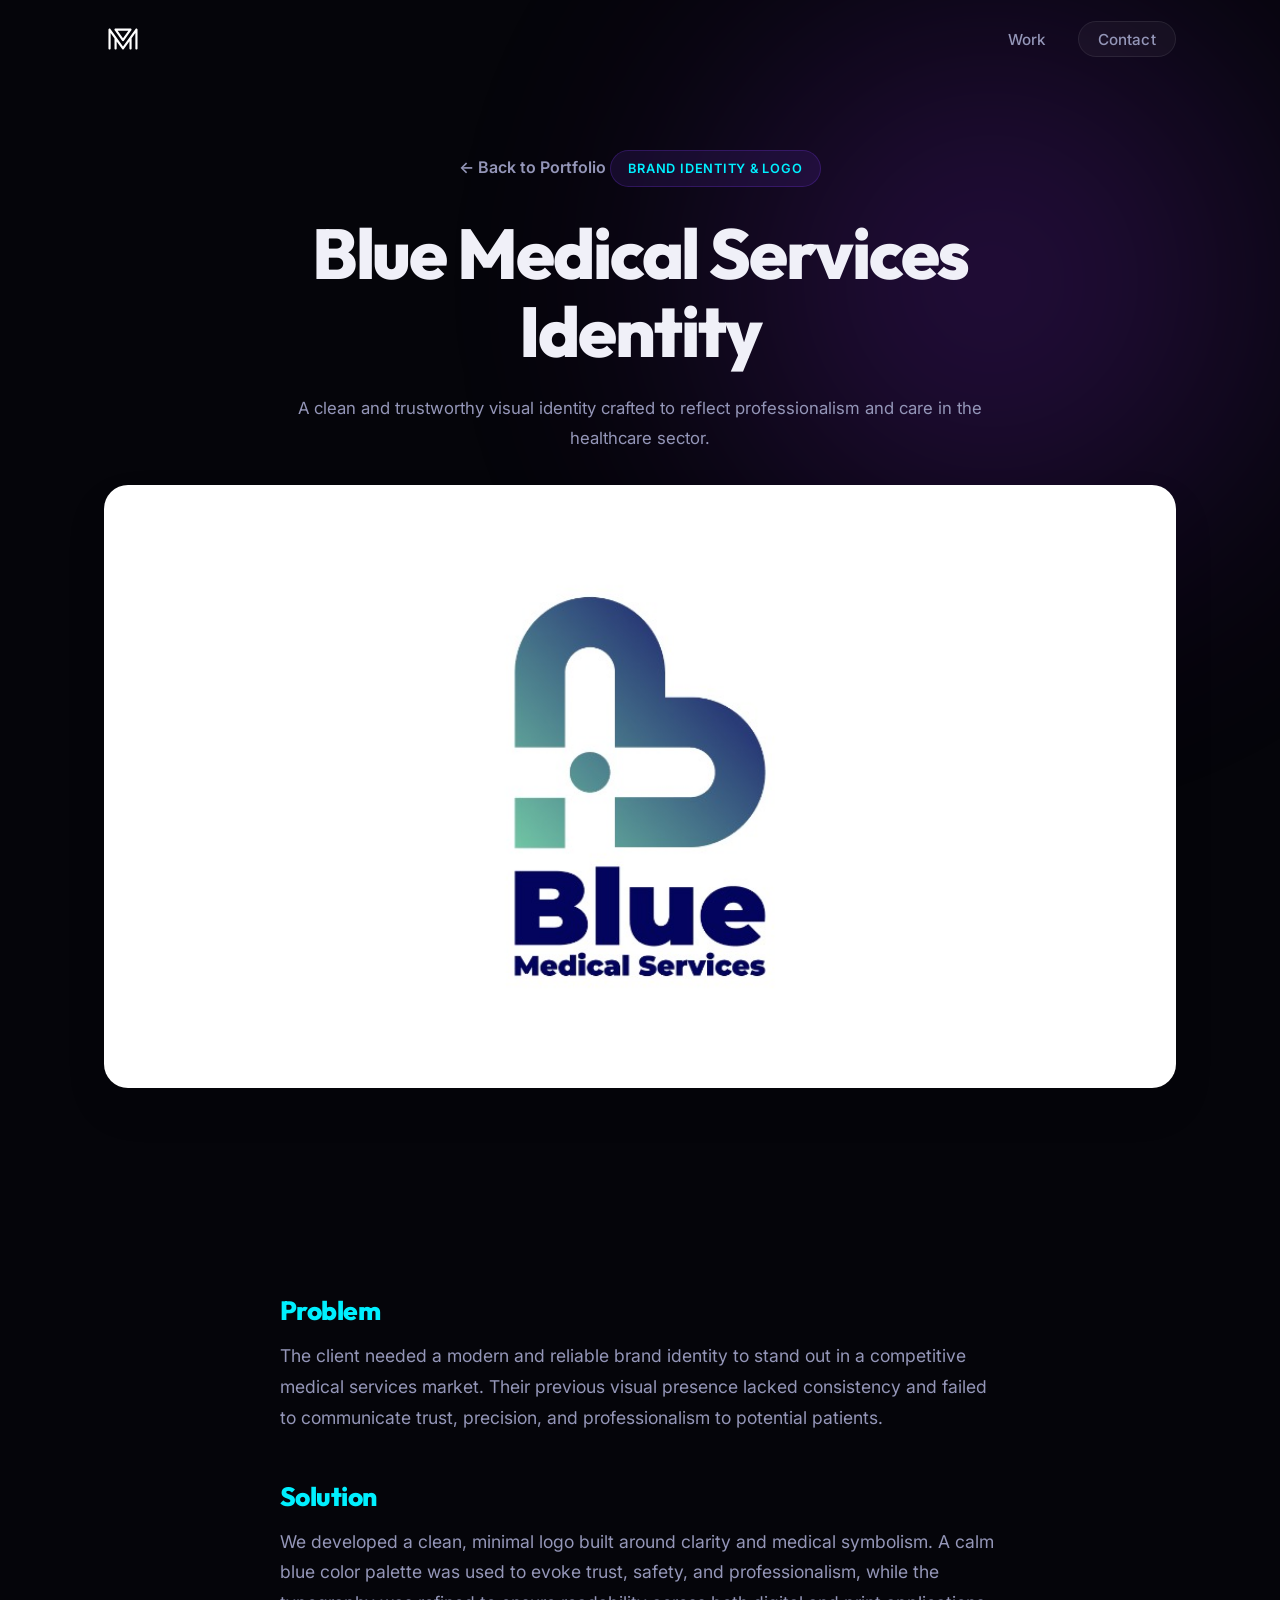
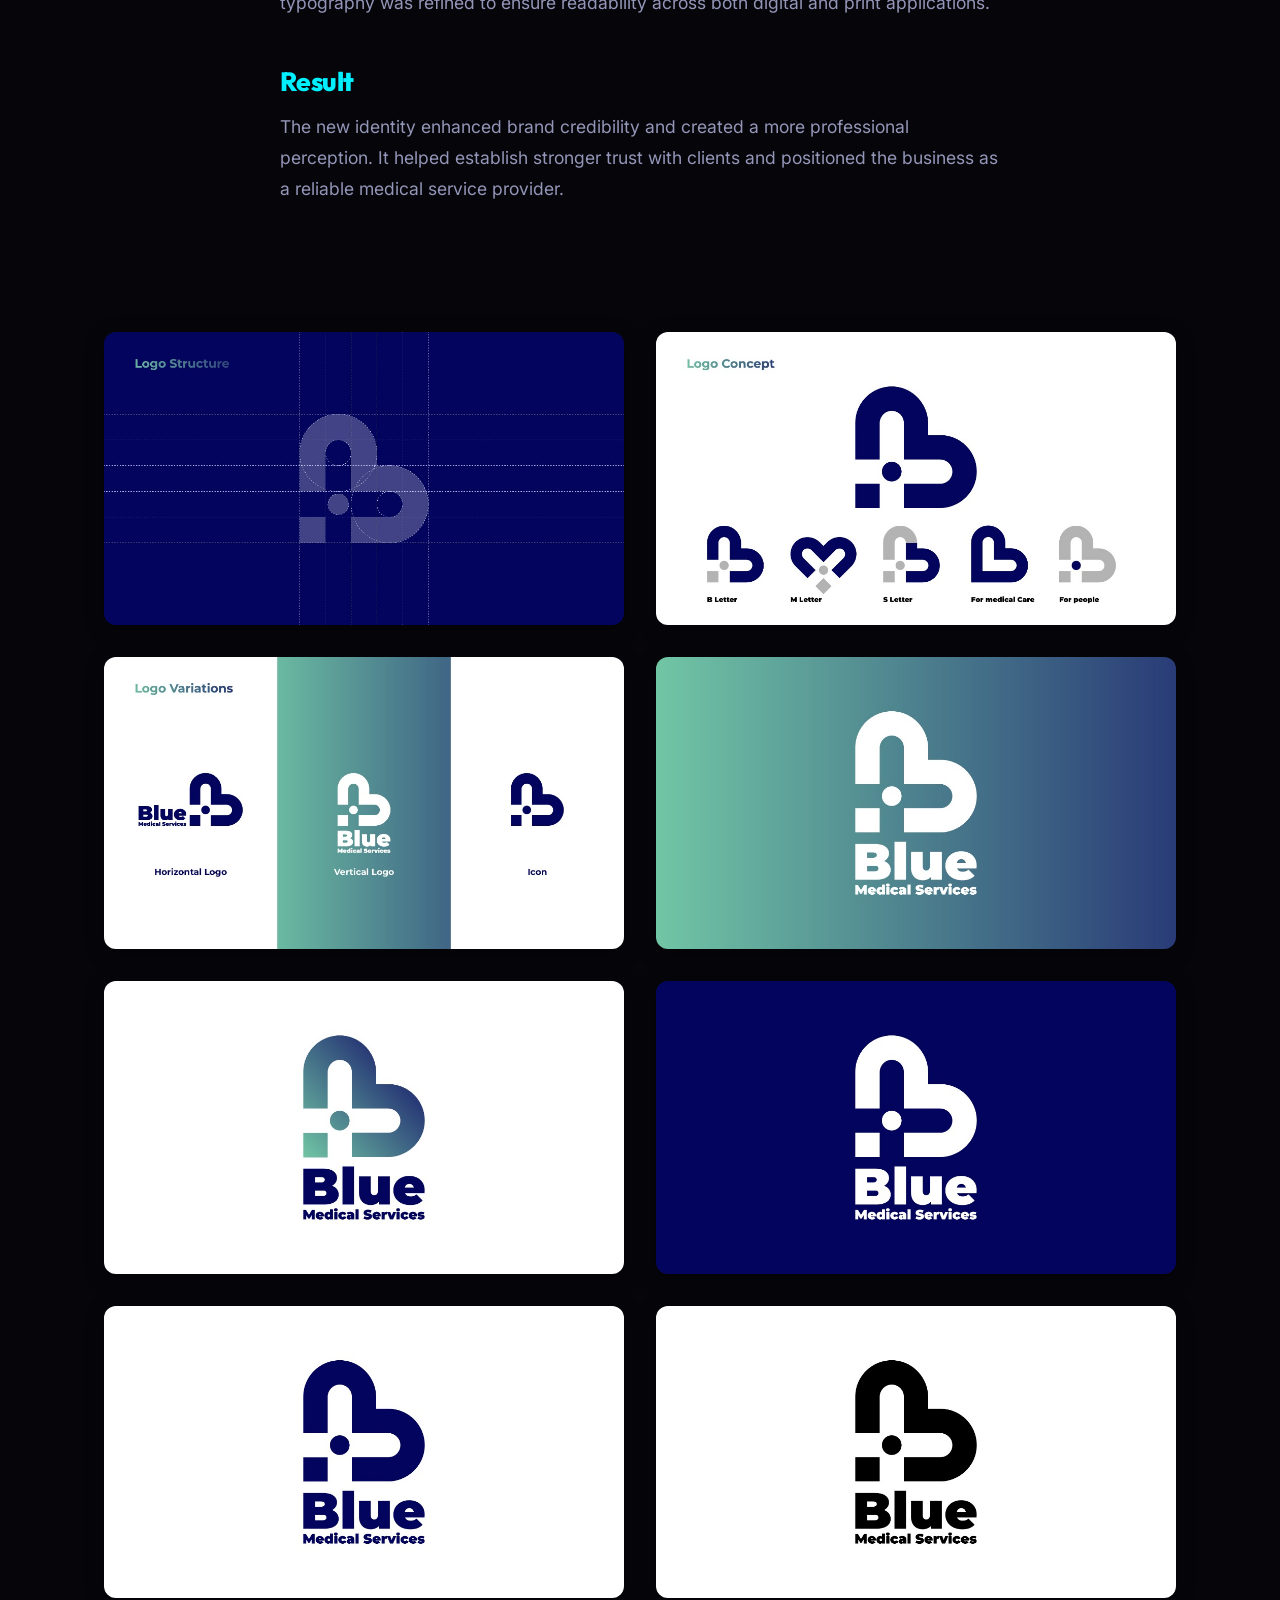
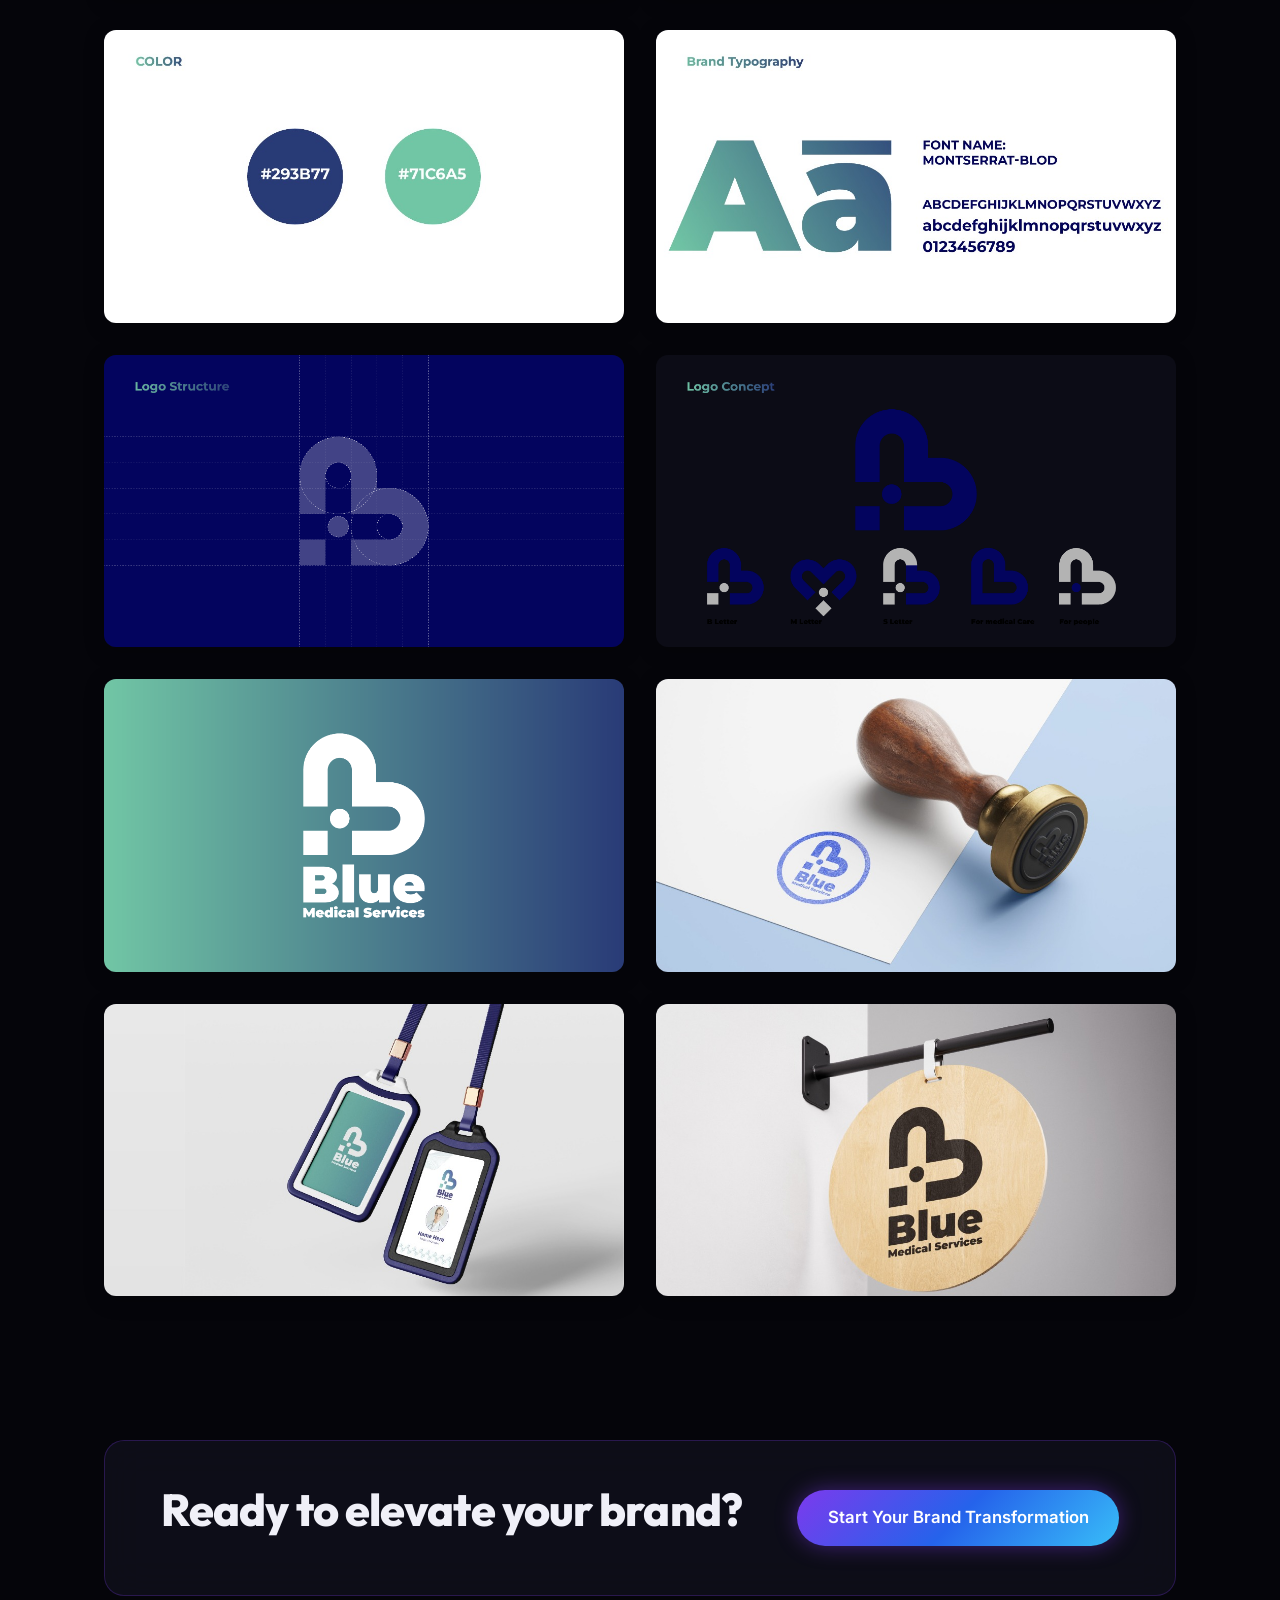
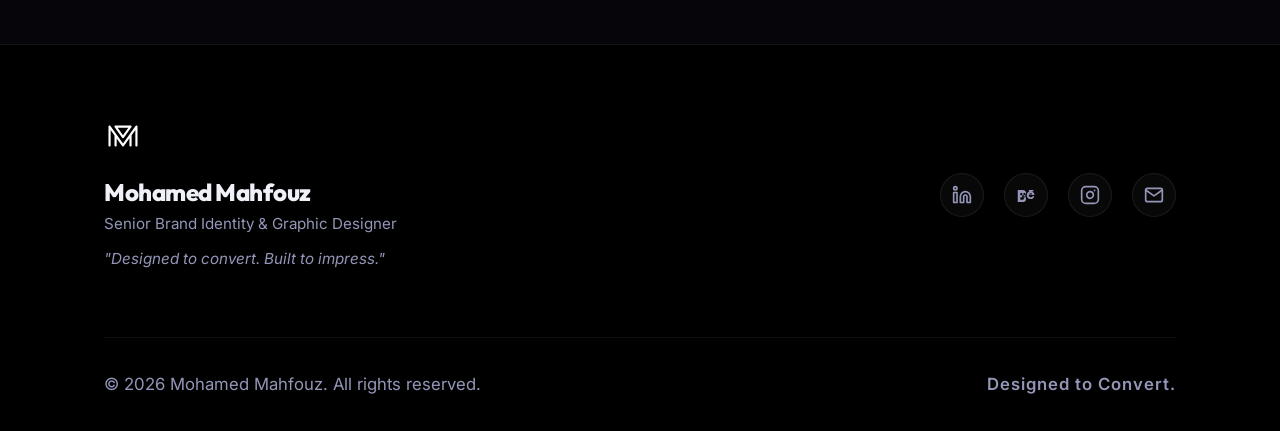
==== commit 6bf1b551: "Add files via upload" ====
--- a/blue-medical-services.html
+++ b/blue-medical-services.html
@@ -162,7 +162,7 @@
                     Built to impress."</p>
             </div>
             <div class="footer-links fade-in-up delay-1">
-                <a href="https://www.linkedin.com/in/geoma7fouz/" target="_blank" class="social-link" title="LinkedIn">
+                <a href="https://www.linkedin.com/company/mahfouzdzn/" target="_blank" class="social-link" title="LinkedIn">
                     <svg xmlns="http://www.w3.org/2000/svg" viewBox="0 0 24 24" fill="none" stroke="currentColor" stroke-width="2" stroke-linecap="round" stroke-linejoin="round"><path d="M16 8a6 6 0 0 1 6 6v7h-4v-7a2 2 0 0 0-2-2 2 2 0 0 0-2 2v7h-4v-7a6 6 0 0 1 6-6z"></path><rect x="2" y="9" width="4" height="12"></rect><circle cx="4" cy="4" r="2"></circle></svg>
                 </a>
                 <a href="https://www.behance.net/GeoMa7fouz" target="_blank" class="social-link" title="Behance">
@@ -171,7 +171,7 @@
                 <a href="https://www.instagram.com/ma7fouzdzn/" target="_blank" class="social-link" title="Instagram">
                     <svg xmlns="http://www.w3.org/2000/svg" viewBox="0 0 24 24" fill="none" stroke="currentColor" stroke-width="2" stroke-linecap="round" stroke-linejoin="round"><rect x="2" y="2" width="20" height="20" rx="5" ry="5"></rect><path d="M16 11.37A4 4 0 1 1 12.63 8 4 4 0 0 1 16 11.37z"></path><line x1="17.5" y1="6.5" x2="17.51" y2="6.5"></line></svg>
                 </a>
-                <a href="mailto:mmahfouz355@gmail.com" class="social-link" title="Email">
+                <a href="mailto:info@mahfouzdzn.online" class="social-link" title="Email">
                     <svg xmlns="http://www.w3.org/2000/svg" viewBox="0 0 24 24" fill="none" stroke="currentColor" stroke-width="2" stroke-linecap="round" stroke-linejoin="round"><path d="M4 4h16c1.1 0 2 .9 2 2v12c0 1.1-.9 2-2 2H4c-1.1 0-2-.9-2-2V6c0-1.1.9-2 2-2z"></path><polyline points="22,6 12,13 2,6"></polyline></svg>
                 </a>
             </div>
--- a/styles.css
+++ b/styles.css
@@ -1,1323 +1,1761 @@
-:root {
-    --bg-color: #05050A;
-    /* Deep dark gray / nearly black */
-    --surface-color: rgba(20, 20, 28, 0.6);
-    --surface-border: rgba(255, 255, 255, 0.08);
-    --text-primary: #F0F0F5;
-    --text-secondary: #9FA0B5;
-    --accent-purple: #8A2BE2;
-    /* Electric Purple */
-    --accent-blue: #00F0FF;
-    /* Neon Blue */
-    --gradient-primary: linear-gradient(135deg, var(--accent-purple), var(--accent-blue));
-
-    --font-heading: 'Outfit', sans-serif;
-    --font-body: 'Inter', sans-serif;
-
-    --transition: 0.3s cubic-bezier(0.25, 0.8, 0.25, 1);
-}
-
-* {
-    margin: 0;
-    padding: 0;
-    box-sizing: border-box;
-}
-
-html {
-    scroll-behavior: smooth;
-}
-
-body {
-    background-color: var(--bg-color);
-    color: var(--text-primary);
-    font-family: var(--font-body);
-    line-height: 1.6;
-    overflow-x: hidden;
-}
-
-/* Typography */
-h1,
-h2,
-h3,
-h4,
-.logo {
-    font-family: var(--font-heading);
-    font-weight: 800;
-    line-height: 1.1;
-}
-
-h1 {
-    font-size: clamp(3rem, 6vw, 5.5rem);
-    letter-spacing: -0.03em;
-    margin-bottom: 1.5rem;
-}
-
-h1 span {
-    background: var(--gradient-primary);
-    -webkit-background-clip: text;
-    background-clip: text;
-    -webkit-text-fill-color: transparent;
-    display: inline-block;
-}
-
-h2 {
-    font-size: clamp(2rem, 4vw, 3.5rem);
-    margin-bottom: 1rem;
-}
-
-h3 {
-    font-size: 1.5rem;
-    margin-bottom: 0.5rem;
-}
-
-p {
-    color: var(--text-secondary);
-    font-size: 1.125rem;
-}
-
-a {
-    text-decoration: none;
-    color: inherit;
-    transition: var(--transition);
-}
-
-/* Utilities */
-.container {
-    max-width: 1200px;
-    margin: 0 auto;
-    padding: 0 5%;
-}
-
-.glass-card {
-    background: var(--surface-color);
-    backdrop-filter: blur(16px);
-    -webkit-backdrop-filter: blur(16px);
-    border: 1px solid var(--surface-border);
-    border-radius: 20px;
-    padding: 2.5rem;
-    position: relative;
-    overflow: hidden;
-    transition: var(--transition);
-}
-
-.glass-card::before {
-    content: '';
-    position: absolute;
-    top: 0;
-    left: -100%;
-    width: 50%;
-    height: 100%;
-    background: linear-gradient(90deg, transparent, rgba(255, 255, 255, 0.03), transparent);
-    transform: skewX(-20deg);
-    transition: 0.5s;
-}
-
-.glass-card:hover::before {
-    left: 150%;
-}
-
-.glass-card:hover {
-    transform: translateY(-5px);
-    border-color: rgba(255, 255, 255, 0.15);
-    box-shadow: 0 10px 40px -10px rgba(138, 43, 226, 0.15);
-}
-
-.badge {
-    display: inline-block;
-    padding: 0.5rem 1rem;
-    border-radius: 100px;
-    font-size: 0.875rem;
-    font-weight: 600;
-    text-transform: uppercase;
-    letter-spacing: 0.05em;
-    background: rgba(138, 43, 226, 0.1);
-    color: var(--accent-purple);
-    border: 1px solid rgba(138, 43, 226, 0.2);
-    margin-bottom: 2rem;
-}
-
-/* Background Animations */
-.bg-elements {
-    position: fixed;
-    top: 0;
-    left: 0;
-    width: 100vw;
-    height: 100vh;
-    z-index: -1;
-    overflow: hidden;
-    pointer-events: none;
-}
-
-.glow-orb {
-    position: absolute;
-    border-radius: 50%;
-    filter: blur(120px);
-    opacity: 0.3;
-    animation: float 20s infinite ease-in-out alternate;
-}
-
-.purple-orb {
-    top: -10%;
-    right: -10%;
-    width: 60vw;
-    height: 60vw;
-    background: var(--accent-purple);
-}
-
-.blue-orb {
-    bottom: -20%;
-    left: -10%;
-    width: 50vw;
-    height: 50vw;
-    background: var(--accent-blue);
-    animation-delay: -10s;
-}
-
-@keyframes float {
-    0% {
-        transform: translate(0, 0) scale(1);
-    }
-
-    100% {
-        transform: translate(-50px, 50px) scale(1.1);
-    }
-}
-
-/* Buttons */
-.btn {
-    display: inline-flex;
-    align-items: center;
-    justify-content: center;
-    padding: 1rem 2rem;
-    border-radius: 100px;
-    font-weight: 600;
-    font-size: 1.125rem;
-    cursor: pointer;
-    position: relative;
-    overflow: hidden;
-}
-
-.btn-primary {
-    background: var(--gradient-primary);
-    color: #fff;
-    box-shadow: 0 0 20px rgba(138, 43, 226, 0.3);
-}
-
-.btn-primary:hover {
-    box-shadow: 0 0 30px rgba(0, 240, 255, 0.5);
-    transform: translateY(-2px);
-}
-
-.btn-secondary {
-    background: transparent;
-    color: var(--text-primary);
-    border: 1px solid var(--surface-border);
-}
-
-.btn-secondary:hover {
-    background: rgba(255, 255, 255, 0.05);
-    border-color: rgba(255, 255, 255, 0.2);
-}
-
-/* Navbar */
-.navbar {
-    position: fixed;
-    top: 0;
-    left: 0;
-    width: 100%;
-    padding: 1.5rem 0;
-    z-index: 100;
-    transition: var(--transition);
-}
-
-.navbar.scrolled {
-    padding: 1rem 0;
-    background: rgba(5, 5, 10, 0.8);
-    backdrop-filter: blur(16px);
-    border-bottom: 1px solid var(--surface-border);
-}
-
-.nav-content {
-    display: flex;
-    justify-content: space-between;
-    align-items: center;
-}
-
-.logo-img {
-    height: 40px;
-    width: auto;
-    transition: var(--transition);
-}
-
-.logo:hover .logo-img {
-    transform: scale(1.05);
-    filter: drop-shadow(0 0 10px rgba(138, 43, 226, 0.4));
-}
-
-.nav-links {
-    display: flex;
-    list-style: none;
-    gap: 2rem;
-    align-items: center;
-}
-
-.nav-links a {
-    color: var(--text-secondary);
-    font-weight: 500;
-}
-
-.nav-links a:hover {
-    color: #fff;
-}
-
-.nav-cta {
-    padding: 0.5rem 1.25rem;
-    border: 1px solid var(--surface-border);
-    border-radius: 100px;
-}
-
-.nav-cta:hover {
-    border-color: var(--accent-blue);
-    color: var(--accent-blue) !important;
-}
-
-/* Sections Base */
-section {
-    padding: 5rem 0;
-}
-
-.section-header {
-    margin-bottom: 4rem;
-    max-width: 600px;
-}
-
-.section-header.center {
-    margin: 0 auto 4rem auto;
-    text-align: center;
-}
-
-/* Hero Section */
-.hero {
-    min-height: 100vh;
-    display: flex;
-    align-items: center;
-    padding-top: 120px;
-    position: relative;
-}
-
-.hero-content {
-    max-width: 900px;
-    text-align: center;
-    margin: 0 auto;
-}
-
-.hero p {
-    font-size: clamp(1.125rem, 2vw, 1.5rem);
-    max-width: 600px;
-    margin: 0 auto 3rem auto;
-}
-
-.hero-buttons {
-    display: flex;
-    gap: 1.5rem;
-    justify-content: center;
-}
-
-/* Social Proof */
-.social-proof {
-    padding: 4rem 0;
-    text-align: center;
-    border-top: 1px solid var(--surface-border);
-    border-bottom: 1px solid var(--surface-border);
-    background: rgba(255, 255, 255, 0.01);
-}
-
-.proof-label {
-    text-transform: uppercase;
-    letter-spacing: 0.1em;
-    font-size: 0.875rem;
-    margin-bottom: 3rem;
-}
-
-.stats-grid {
-    display: grid;
-    grid-template-columns: repeat(3, 1fr);
-    gap: 2rem;
-}
-
-.stat-item {
-    padding: 2rem;
-}
-
-.stat-item h3 {
-    font-size: 3rem;
-    background: var(--gradient-primary);
-    -webkit-background-clip: text;
-    background-clip: text;
-    -webkit-text-fill-color: transparent;
-    margin-bottom: 0.5rem;
-}
-
-/* Portfolio */
-.portfolio-grid {
-    display: grid;
-    grid-template-columns: repeat(auto-fit, minmax(400px, 1fr));
-    gap: 3rem;
-}
-
-.project-card {
-    padding: 1.5rem;
-    cursor: pointer;
-}
-
-.project-image {
-    width: 100%;
-    height: 300px;
-    border-radius: 12px;
-    margin-bottom: 1.5rem;
-    position: relative;
-    overflow: hidden;
-    display: flex;
-    align-items: center;
-    justify-content: center;
-}
-
-.project-image img {
-    width: 100%;
-    height: 100%;
-    object-fit: cover;
-    display: block;
-    transition: transform 0.6s cubic-bezier(0.25, 0.46, 0.45, 0.94);
-}
-
-.project-card:hover .project-image img {
-    transform: scale(1.1);
-}
-
-.overlay-text {
-    position: absolute;
-    z-index: 2;
-    opacity: 0;
-    transform: translateY(20px);
-    transition: var(--transition);
-    font-weight: 600;
-    color: #fff;
-    background: rgba(0, 0, 0, 0.6);
-    padding: 0.75rem 1.5rem;
-    border-radius: 100px;
-    backdrop-filter: blur(8px);
-    border: 1px solid rgba(255, 255, 255, 0.1);
-}
-
-.project-card:hover .overlay-text {
-    opacity: 1;
-    transform: translateY(0);
-}
-
-.project-image::after {
-    content: '';
-    position: absolute;
-    inset: 0;
-    background: rgba(138, 43, 226, 0.25);
-    opacity: 0;
-    transition: var(--transition);
-    z-index: 1;
-}
-
-.project-card:hover .project-image::after {
-    opacity: 1;
-}
-
-.tags {
-    display: flex;
-    gap: 0.5rem;
-    margin-bottom: 1rem;
-}
-
-.tag {
-    font-size: 0.75rem;
-    padding: 0.25rem 0.75rem;
-    border: 1px solid var(--surface-border);
-    border-radius: 100px;
-    color: var(--accent-blue);
-    background: rgba(0, 240, 255, 0.05);
-}
-
-.project-info h3 {
-    margin-bottom: 1.5rem;
-    font-size: 1.5rem;
-    color: #fff;
-}
-
-.case-study-details {
-    display: flex;
-    flex-direction: column;
-    gap: 1.25rem;
-}
-
-.cs-section h4 {
-    font-size: 0.85rem;
-    text-transform: uppercase;
-    letter-spacing: 0.05em;
-    color: var(--accent-blue);
-    margin-bottom: 0.25rem;
-}
-
-.cs-section p {
-    font-size: 0.95rem;
-    color: var(--text-secondary);
-    line-height: 1.5;
-}
-
-.project-card:hover {
-    box-shadow: 0 15px 50px -10px rgba(138, 43, 226, 0.25);
-    border-color: rgba(138, 43, 226, 0.4);
-    transform: translateY(-5px);
-}
-
-/* Project Page Specific */
-.project-header {
-    padding-top: 150px;
-    padding-bottom: 2rem;
-    text-align: center;
-    max-width: 800px;
-    margin: 0 auto;
-}
-
-.project-hero-img {
-    width: 100%;
-    height: 50vh;
-    border-radius: 20px;
-    margin-bottom: 4rem;
-    display: flex;
-    align-items: center;
-    justify-content: center;
-}
-
-.case-study-content {
-    max-width: 800px;
-    margin: 0 auto;
-    padding-bottom: 6rem;
-}
-
-.case-study-content h2 {
-    color: var(--accent-blue);
-    margin-top: 3rem;
-    margin-bottom: 1rem;
-    font-size: 1.75rem;
-}
-
-.case-study-content p {
-    font-size: 1.125rem;
-}
-
-.back-link {
-    display: inline-flex;
-    align-items: center;
-    gap: 0.5rem;
-    font-weight: 600;
-    color: var(--text-secondary);
-    margin-bottom: 2rem;
-}
-
-.back-link:hover {
-    color: #fff;
-}
-
-/* Gallery Section */
-.project-gallery {
-    padding: 2rem 0 6rem;
-}
-
-.gallery-grid {
-    display: grid;
-    grid-template-columns: repeat(2, 1fr);
-    gap: 2rem;
-}
-
-.span-wide {
-    grid-column: span 2;
-}
-
-.gallery-img-container {
-    overflow: hidden;
-    border-radius: 12px;
-    background: var(--surface-light);
-    box-shadow: 0 4px 20px rgba(0, 0, 0, 0.2);
-}
-
-.gallery-img {
-    width: 100%;
-    height: auto;
-    display: block;
-    transition: transform 0.4s ease;
-}
-
-.gallery-img-container:hover .gallery-img {
-    transform: scale(1.05);
-}
-
-/* Lightbox Modal */
-.lightbox {
-    display: none;
-    position: fixed;
-    z-index: 9999;
-    left: 0;
-    top: 0;
-    width: 100%;
-    height: 100vh;
-    background-color: rgba(10, 10, 14, 0.95);
-    backdrop-filter: blur(10px);
-    opacity: 0;
-    transition: opacity 0.3s ease;
-    align-items: center;
-    justify-content: center;
-}
-
-.lightbox.active {
-    opacity: 1;
-}
-
-.lightbox-content {
-    max-width: 90%;
-    max-height: 85vh;
-    border-radius: 12px;
-    box-shadow: 0 10px 40px rgba(0, 0, 0, 0.5);
-    opacity: 1;
-    transition: opacity 0.2s ease, transform 0.3s ease;
-    transform: scale(0.95);
-    object-fit: contain;
-}
-
-.lightbox.active .lightbox-content {
-    transform: scale(1);
-}
-
-.lightbox-close {
-    position: absolute;
-    top: 25px;
-    right: 35px;
-    color: #fff;
-    font-size: 40px;
-    font-weight: bold;
-    cursor: pointer;
-    transition: color 0.3s ease;
-    z-index: 10000;
-}
-
-.lightbox-close:hover {
-    color: var(--primary-color);
-}
-
-.lightbox-prev,
-.lightbox-next {
-    cursor: pointer;
-    position: absolute;
-    top: 50%;
-    width: 50px;
-    height: 50px;
-    transform: translateY(-50%);
-    color: white;
-    font-size: 24px;
-    transition: 0.3s ease;
-    border-radius: 50%;
-    user-select: none;
-    background: rgba(255, 255, 255, 0.1);
-    display: flex;
-    align-items: center;
-    justify-content: center;
-    z-index: 10000;
-}
-
-.lightbox-prev {
-    left: 20px;
-}
-
-.lightbox-next {
-    right: 20px;
-}
-
-.lightbox-prev:hover,
-.lightbox-next:hover {
-    background-color: var(--primary-color);
-    box-shadow: 0 0 20px rgba(138, 43, 226, 0.4);
-}
-
-/* Services */
-.services-grid {
-    display: grid;
-    grid-template-columns: repeat(2, 1fr);
-    gap: 2rem;
-}
-
-.service-card {
-    padding: 3rem 2rem;
-}
-
-.service-icon {
-    font-size: 2.5rem;
-    margin-bottom: 1.5rem;
-}
-
-.benefit {
-    margin-top: 1.5rem;
-    padding-top: 1rem;
-    border-top: 1px solid var(--surface-border);
-    font-size: 0.95rem;
-    color: var(--text-primary);
-}
-
-.benefit strong {
-    color: var(--accent-blue);
-}
-
-/* About */
-.about-container {
-    max-width: 800px;
-}
-
-.about-content {
-    text-align: center;
-}
-
-.p-large p {
-    font-size: 1.25rem;
-    margin-bottom: 1.5rem;
-}
-
-.highlight-text {
-    color: #fff;
-    font-size: 1.5rem !important;
-    font-weight: 600;
-    margin-top: 2rem;
-}
-
-/* Testimonials */
-.testimonials-grid {
-    display: grid;
-    grid-template-columns: repeat(auto-fit, minmax(300px, 1fr));
-    gap: 2rem;
-}
-
-.testimonial-card {
-    display: flex;
-    flex-direction: column;
-    justify-content: space-between;
-}
-
-.testimonial-card p {
-    font-size: 1.125rem;
-    font-style: italic;
-    margin-bottom: 2rem;
-    line-height: 1.7;
-}
-
-.client-info h4 {
-    color: #fff;
-    margin-bottom: 0.25rem;
-}
-
-.client-info span {
-    font-size: 0.875rem;
-    color: var(--text-secondary);
-}
-
-/* CTA Section */
-.cta-box {
-    text-align: center;
-    padding: 6rem 3rem;
-    background: rgba(20, 20, 28, 0.8);
-    border-color: rgba(138, 43, 226, 0.3);
-}
-
-.glow-active {
-    box-shadow: 0 0 50px rgba(138, 43, 226, 0.1);
-}
-
-.cta-box h2 {
-    margin-bottom: 1.5rem;
-}
-
-.cta-box p {
-    margin-bottom: 3rem;
-    font-size: 1.25rem;
-}
-
-.btn-large {
-    padding: 1.25rem 3rem;
-    font-size: 1.25rem;
-}
-
-.contact-grid {
-    display: grid;
-    grid-template-columns: 1fr 1.5fr;
-    gap: 3rem;
-}
-
-.form-group {
-    margin-bottom: 1.5rem;
-    text-align: left;
-}
-
-.form-group label {
-    display: block;
-    margin-bottom: 0.5rem;
-    font-size: 0.95rem;
-    color: var(--text-secondary);
-}
-
-.form-group input,
-.form-group textarea {
-    width: 100%;
-    padding: 1rem;
-    background: rgba(0, 0, 0, 0.2);
-    border: 1px solid var(--surface-border);
-    border-radius: 8px;
-    color: #fff;
-    font-family: inherit;
-    transition: var(--transition);
-}
-
-.form-group input:focus,
-.form-group textarea:focus {
-    outline: none;
-    border-color: var(--accent-blue);
-    background: rgba(0, 0, 0, 0.4);
-}
-
-.whatsapp-btn {
-    background: #25D366;
-    color: #fff;
-    box-shadow: 0 0 20px rgba(37, 211, 102, 0.3);
-}
-
-.whatsapp-btn:hover {
-    box-shadow: 0 0 30px rgba(37, 211, 102, 0.6);
-}
-
-.btn-glow {
-    box-shadow: 0 0 20px rgba(138, 43, 226, 0.5);
-}
-
-.btn-glow:hover {
-    box-shadow: 0 0 40px rgba(0, 240, 255, 0.8);
-}
-
-.hover-glow:hover {
-    box-shadow: 0 0 30px rgba(138, 43, 226, 0.2);
-    border-color: rgba(138, 43, 226, 0.4);
-}
-
-.cta-banner {
-    padding: 4rem 0;
-}
-
-.cta-banner-content {
-    display: flex;
-    justify-content: space-between;
-    align-items: center;
-    padding: 3rem 4rem;
-    background: rgba(20, 20, 28, 0.6);
-    border: 1px solid rgba(138, 43, 226, 0.2);
-}
-
-.cta-banner-content h2 {
-    margin: 0;
-    font-size: 2rem;
-}
-
-@media (max-width: 768px) {
-    .cta-banner-content {
-        flex-direction: column;
-        text-align: center;
-        gap: 1.5rem;
-        padding: 2rem;
-    }
-}
-
-/* Questionnaire Page Styles */
-.questionnaire-section {
-    padding: 6rem 0;
-}
-
-.questionnaire-form {
-    max-width: 900px;
-    margin: 0 auto;
-    padding: 4rem;
-}
-
-.form-section {
-    margin-bottom: 4rem;
-    padding-bottom: 3rem;
-    border-bottom: 1px solid rgba(255, 255, 255, 0.05);
-}
-
-.form-section:last-of-type {
-    border-bottom: none;
-    margin-bottom: 2rem;
-}
-
-.section-title {
-    margin-bottom: 2.5rem;
-    color: var(--accent-blue);
-    font-size: 1.5rem;
-}
-
-.form-grid {
-    display: grid;
-    grid-template-columns: 1fr 1fr;
-    gap: 2rem;
-}
-
-.form-group select {
-    width: 100%;
-    padding: 1rem;
-    background: rgba(0, 0, 0, 0.2);
-    border: 1px solid var(--surface-border);
-    border-radius: 8px;
-    color: #fff;
-    font-family: inherit;
-    cursor: pointer;
-    appearance: none;
-    background-image: url("data:image/svg+xml,%3Csvg xmlns='http://www.w3.org/2000/svg' width='24' height='24' viewBox='0 0 24 24' fill='none' stroke='white' stroke-width='2' stroke-linecap='round' stroke-linejoin='round'%3E%3Cpolyline points='6 9 12 15 18 9'%3E%3C/polyline%3E%3C/svg%3E");
-    background-repeat: no-repeat;
-    background-position: right 1rem center;
-    background-size: 1em;
-}
-
-.form-group select:focus {
-    outline: none;
-    border-color: var(--accent-blue);
-    background-color: rgba(0, 0, 0, 0.4);
-}
-
-/* Custom Checkbox */
-.checkbox-group {
-    display: grid;
-    grid-template-columns: 1fr 1fr;
-    gap: 1rem;
-    margin-top: 0.5rem;
-}
-
-.checkbox-container {
-    display: block;
-    position: relative;
-    padding-left: 35px;
-    margin-bottom: 12px;
-    cursor: pointer;
-    font-size: 1rem;
-    user-select: none;
-    color: var(--text-secondary);
-}
-
-.checkbox-container input {
-    position: absolute;
-    opacity: 0;
-    cursor: pointer;
-    height: 0;
-    width: 0;
-}
-
-.checkmark {
-    position: absolute;
-    top: 0;
-    left: 0;
-    height: 22px;
-    width: 22px;
-    background-color: rgba(0, 0, 0, 0.3);
-    border: 1px solid var(--surface-border);
-    border-radius: 4px;
-}
-
-.checkbox-container:hover input~.checkmark {
-    background-color: rgba(138, 43, 226, 0.2);
-}
-
-.checkbox-container input:checked~.checkmark {
-    background-color: var(--accent-purple);
-    border-color: var(--accent-purple);
-}
-
-.checkmark:after {
-    content: "";
-    position: absolute;
-    display: none;
-}
-
-.checkbox-container input:checked~.checkmark:after {
-    display: block;
-}
-
-.checkbox-container .checkmark:after {
-    left: 7px;
-    top: 3px;
-    width: 5px;
-    height: 10px;
-    border: solid white;
-    border-width: 0 2px 2px 0;
-    transform: rotate(45deg);
-}
-
-/* Custom Radio */
-.radio-group {
-    display: flex;
-    gap: 3rem;
-    margin-top: 0.5rem;
-}
-
-.radio-container {
-    display: block;
-    position: relative;
-    padding-left: 32px;
-    cursor: pointer;
-    font-size: 1rem;
-    color: var(--text-secondary);
-}
-
-.radio-container input {
-    position: absolute;
-    opacity: 0;
-    cursor: pointer;
-}
-
-.radio-mark {
-    position: absolute;
-    top: 0;
-    left: 0;
-    height: 22px;
-    width: 22px;
-    background-color: rgba(0, 0, 0, 0.3);
-    border: 1px solid var(--surface-border);
-    border-radius: 50%;
-}
-
-.radio-container:hover input~.radio-mark {
-    background-color: rgba(138, 43, 226, 0.2);
-}
-
-.radio-container input:checked~.radio-mark {
-    background-color: var(--accent-blue);
-    border-color: var(--accent-blue);
-}
-
-.radio-mark:after {
-    content: "";
-    position: absolute;
-    display: none;
-}
-
-.radio-container input:checked~.radio-mark:after {
-    display: block;
-}
-
-.radio-container .radio-mark:after {
-    top: 6px;
-    left: 6px;
-    width: 8px;
-    height: 8px;
-    border-radius: 50%;
-    background: white;
-}
-
-/* File Upload */
-.file-upload {
-    position: relative;
-    padding: 2.5rem;
-    border: 2px dashed var(--surface-border);
-    border-radius: 12px;
-    text-align: center;
-    transition: var(--transition);
-    cursor: pointer;
-}
-
-.file-upload:hover {
-    border-color: var(--accent-blue);
-    background: rgba(0, 240, 255, 0.02);
-}
-
-.file-upload input {
-    position: absolute;
-    inset: 0;
-    opacity: 0;
-    cursor: pointer;
-}
-
-.btn-large {
-    padding: 1.25rem 3rem;
-    font-size: 1.125rem;
-}
-
-.submit-container {
-    text-align: center;
-    margin-top: 2rem;
-}
-
-.form-note {
-    margin-top: 1.5rem;
-    font-size: 0.9rem;
-    opacity: 0.7;
-}
-
-@media (max-width: 768px) {
-    .questionnaire-form {
-        padding: 2rem;
-    }
-
-    .form-grid {
-        grid-template-columns: 1fr;
-        gap: 1rem;
-    }
-
-    .checkbox-group {
-        grid-template-columns: 1fr;
-    }
-
-    .stat-item h3 {
-        font-size: 2.5rem;
-    }
-}
-
-/* Footer */
-.footer {
-    padding: 4rem 0 2rem;
-    border-top: 1px solid var(--surface-border);
-    background: #000;
-}
-
-.footer-content {
-    display: flex;
-    flex-wrap: wrap;
-    justify-content: space-between;
-    align-items: center;
-    gap: 2rem;
-    margin-bottom: 4rem;
-}
-
-.footer-brand {
-    display: block;
-}
-
-.footer-brand p {
-    font-size: 1rem;
-    margin-top: 0.5rem;
-}
-
-.footer-links {
-    display: flex;
-    gap: 1.5rem;
-    align-items: center;
-}
-
-.social-link {
-    color: var(--text-secondary);
-    transition: var(--transition);
-    display: flex;
-    align-items: center;
-    justify-content: center;
-    padding: 10px;
-    border-radius: 50%;
-    background: rgba(255, 255, 255, 0.03);
-    border: 1px solid var(--surface-border);
-}
-
-.social-link:hover {
-    color: #fff;
-    background: rgba(255, 255, 255, 0.08);
-    border-color: var(--accent-blue);
-    box-shadow: 0 0 15px rgba(0, 240, 255, 0.3);
-    transform: translateY(-3px);
-}
-
-.social-link svg {
-    width: 20px;
-    height: 20px;
-    stroke-width: 2px;
-}
-
-.footer-bottom {
-    display: flex;
-    justify-content: space-between;
-    align-items: center;
-    padding-top: 2rem;
-    border-top: 1px solid rgba(255, 255, 255, 0.05);
-    color: var(--text-secondary);
-    font-size: 0.875rem;
-}
-
-.built-with {
-    color: var(--text-secondary);
-    font-weight: 600;
-    letter-spacing: 0.05em;
-}
-
-/* Entrance Animations */
-.fade-in-up {
-    opacity: 0;
-    transform: translateY(30px);
-    animation: fadeInUp 0.8s cubic-bezier(0.25, 0.8, 0.25, 1) forwards;
-}
-
-.delay-1 {
-    animation-delay: 0.2s;
-}
-
-.delay-2 {
-    animation-delay: 0.4s;
-}
-
-.delay-3 {
-    animation-delay: 0.6s;
-}
-
-@keyframes fadeInUp {
-    to {
-        opacity: 1;
-        transform: translateY(0);
-    }
-}
-
-.reveal {
-    opacity: 0;
-    transform: translateY(50px);
-    transition: all 0.8s cubic-bezier(0.25, 0.8, 0.25, 1);
-}
-
-.reveal.active {
-    opacity: 1;
-    transform: translateY(0);
-}
-
-.mobile-nav-toggle {
-    display: none;
-}
-
-/* Responsive Update */
-@media (max-width: 768px) {
-    :root {
-        --section-padding: 4rem;
-    }
-
-    .container {
-        padding: 0 6%;
-    }
-
-    h1 {
-        font-size: 2.5rem;
-    }
-
-    h2 {
-        font-size: 1.85rem;
-    }
-
-    .glass-card {
-        padding: 1.5rem;
-    }
-
-    /* Mobile Navigation */
-    .mobile-nav-toggle {
-        display: block;
-        background: none;
-        border: none;
-        color: var(--text-primary);
-        font-size: 1.5rem;
-        cursor: pointer;
-        z-index: 1001;
-    }
-
-    .nav-links {
-        position: fixed;
-        top: 0;
-        right: -100%;
-        width: 80%;
-        height: 100vh;
-        background: rgba(5, 5, 10, 0.95);
-        backdrop-filter: blur(20px);
-        display: flex;
-        flex-direction: column;
-        align-items: center;
-        justify-content: center;
-        gap: 2rem;
-        transition: 0.4s cubic-bezier(0.25, 0.8, 0.25, 1);
-        z-index: 1000;
-        border-left: 1px solid var(--surface-border);
-    }
-
-    .nav-links.active {
-        right: 0;
-    }
-
-    .nav-links li {
-        margin: 0;
-    }
-
-    .nav-links a {
-        font-size: 1.5rem;
-        font-family: var(--font-heading);
-    }
-
-    /* Grid Stacking */
-    .stats-grid,
-    .portfolio-grid,
-    .services-grid,
-    .gallery-grid,
-    .contact-grid {
-        grid-template-columns: 1fr !important;
-        gap: 1.5rem;
-    }
-
-    .hero-buttons {
-        flex-direction: column;
-        width: 100%;
-    }
-
-    .hero-buttons .btn {
-        width: 100%;
-        text-align: center;
-    }
-
-    /* Case Studies */
-    .project-header {
-        padding-top: 100px;
-    }
-
-    .project-hero-img {
-        height: auto;
-        aspect-ratio: 16/9;
-        margin-bottom: 2rem;
-    }
-
-    .case-study-content {
-        padding: 3rem 0;
-    }
-
-    .footer-content {
-        flex-direction: column;
-        text-align: center;
-        gap: 3rem;
-    }
-
-    .footer-links {
-        justify-content: center;
-    }
-
-    .footer-content {
-        grid-template-columns: 1fr !important;
-        gap: 3rem;
-    }
-
-    .footer-bottom {
-        flex-direction: column;
-        gap: 1rem;
-        text-align: center;
-    }
-}
-
-@media (max-width: 480px) {
-    h1 {
-        font-size: 2.1rem;
-    }
-
-    .project-image {
-        height: 250px;
-    }
+/* ============================================================
+   ROOT VARIABLES
+   ============================================================ */
+:root {
+    --bg-color: #05050A;
+    --surface-color: rgba(18, 18, 30, 0.65);
+    --surface-border: rgba(255, 255, 255, 0.08);
+    --text-primary: #F0F0F8;
+    --text-secondary: #9496B8;
+    --accent-purple: #8A2BE2;
+    --accent-blue: #00F0FF;
+    --accent-glow-purple: rgba(138, 43, 226, 0.35);
+    --accent-glow-blue: rgba(0, 240, 255, 0.35);
+    --gradient-primary: linear-gradient(135deg, #7C3AED 0%, #2563EB 50%, #38BDF8 100%);
+    --gradient-subtle: linear-gradient(135deg, rgba(124,58,237,0.15) 0%, rgba(37,99,235,0.1) 100%);
+
+    --font-heading: 'Outfit', sans-serif;
+    --font-body: 'Inter', sans-serif;
+
+    --transition: 0.25s cubic-bezier(0.25, 0.8, 0.25, 1);
+    --transition-slow: 0.5s cubic-bezier(0.25, 0.8, 0.25, 1);
+}
+
+/* ============================================================
+   RESET & BASE
+   ============================================================ */
+*, *::before, *::after {
+    margin: 0;
+    padding: 0;
+    box-sizing: border-box;
+}
+
+html {
+    scroll-behavior: smooth;
+    scroll-padding-top: 80px;
+}
+
+body {
+    background-color: var(--bg-color);
+    color: var(--text-primary);
+    font-family: var(--font-body);
+    line-height: 1.65;
+    overflow-x: hidden;
+}
+
+/* ============================================================
+   TYPOGRAPHY HIERARCHY
+   ============================================================ */
+h1, h2, h3, h4 {
+    font-family: var(--font-heading);
+    font-weight: 800;
+    line-height: 1.1;
+    color: var(--text-primary);
+}
+
+h1 {
+    font-size: clamp(2.6rem, 5.5vw, 5rem);
+    letter-spacing: -0.03em;
+    margin-bottom: 1.5rem;
+}
+
+h1 span {
+    background: var(--gradient-primary);
+    -webkit-background-clip: text;
+    background-clip: text;
+    -webkit-text-fill-color: transparent;
+    display: inline-block;
+}
+
+h2 {
+    font-size: clamp(1.8rem, 3.5vw, 3rem);
+    letter-spacing: -0.02em;
+    margin-bottom: 1rem;
+}
+
+h3 {
+    font-size: 1.35rem;
+    font-weight: 700;
+    margin-bottom: 0.6rem;
+    letter-spacing: -0.01em;
+}
+
+h4 {
+    font-size: 1rem;
+    font-weight: 600;
+}
+
+p {
+    color: var(--text-secondary);
+    font-size: 1.05rem;
+    line-height: 1.75;
+}
+
+a {
+    text-decoration: none;
+    color: inherit;
+    transition: var(--transition);
+}
+
+img {
+    max-width: 100%;
+    display: block;
+}
+
+/* ============================================================
+   UTILITIES
+   ============================================================ */
+.container {
+    max-width: 1200px;
+    margin: 0 auto;
+    padding: 0 5%;
+}
+
+/* Glass Card */
+.glass-card {
+    background: var(--surface-color);
+    backdrop-filter: blur(20px);
+    -webkit-backdrop-filter: blur(20px);
+    border: 1px solid var(--surface-border);
+    border-radius: 20px;
+    padding: 2.5rem;
+    position: relative;
+    overflow: hidden;
+    transition: transform var(--transition), box-shadow var(--transition), border-color var(--transition);
+}
+
+.glass-card::before {
+    content: '';
+    position: absolute;
+    top: 0;
+    left: -100%;
+    width: 50%;
+    height: 100%;
+    background: linear-gradient(90deg, transparent, rgba(255,255,255,0.04), transparent);
+    transform: skewX(-20deg);
+    transition: 0.45s ease;
+    pointer-events: none;
+}
+
+.glass-card:hover::before {
+    left: 150%;
+}
+
+.glass-card:hover {
+    transform: translateY(-4px);
+    border-color: rgba(124, 58, 237, 0.25);
+    box-shadow: 0 12px 48px -8px rgba(124, 58, 237, 0.2);
+}
+
+/* Badge */
+.badge {
+    display: inline-block;
+    padding: 0.45rem 1.1rem;
+    border-radius: 100px;
+    font-size: 0.8rem;
+    font-weight: 600;
+    text-transform: uppercase;
+    letter-spacing: 0.06em;
+    background: rgba(124, 58, 237, 0.12);
+    color: var(--accent-blue);
+    border: 1px solid rgba(124, 58, 237, 0.25);
+    margin-bottom: 1.75rem;
+}
+
+/* Section CTA */
+.section-cta {
+    text-align: center;
+    margin-top: 3.5rem;
+}
+
+/* ============================================================
+   BACKGROUND — SMOOTHER GRADIENT ORBS
+   ============================================================ */
+.bg-elements {
+    position: fixed;
+    top: 0; left: 0;
+    width: 100vw; height: 100vh;
+    z-index: -1;
+    overflow: hidden;
+    pointer-events: none;
+}
+
+.glow-orb {
+    position: absolute;
+    border-radius: 50%;
+    filter: blur(120px);
+    opacity: 0.3;
+    animation: floatOrb 20s infinite ease-in-out alternate;
+}
+
+.purple-orb {
+    top: -15%;
+    right: -10%;
+    width: 65vw;
+    height: 65vw;
+    background: radial-gradient(circle, var(--accent-purple) 0%, transparent 70%);
+}
+
+.blue-orb {
+    bottom: -20%;
+    left: -10%;
+    width: 55vw;
+    height: 55vw;
+    background: radial-gradient(circle, var(--accent-blue) 0%, transparent 70%);
+    animation-delay: -10s;
+}
+
+@keyframes floatOrb {
+    0% { transform: translate(0, 0) scale(1); }
+    100% { transform: translate(-30px, 30px) scale(1.1); }
+}
+
+/* ============================================================
+   BUTTONS
+   ============================================================ */
+.btn {
+    display: inline-flex;
+    align-items: center;
+    justify-content: center;
+    gap: 0.5rem;
+    padding: 0.9rem 1.9rem;
+    border-radius: 100px;
+    font-weight: 600;
+    font-size: 1rem;
+    cursor: pointer;
+    border: none;
+    position: relative;
+    overflow: hidden;
+    transition: transform var(--transition), box-shadow var(--transition), background var(--transition);
+    white-space: nowrap;
+}
+
+.btn::after {
+    content: '';
+    position: absolute;
+    inset: 0;
+    background: rgba(255,255,255,0);
+    transition: background 0.2s;
+    border-radius: inherit;
+}
+
+.btn:hover::after {
+    background: rgba(255,255,255,0.06);
+}
+
+/* Primary */
+.btn-primary {
+    background: var(--gradient-primary);
+    color: #fff;
+    box-shadow: 0 0 22px rgba(124, 58, 237, 0.35);
+    font-size: 1.05rem;
+}
+
+.btn-primary:hover {
+    box-shadow: 0 0 36px rgba(56, 189, 248, 0.5);
+    transform: translateY(-2px);
+}
+
+/* Secondary */
+.btn-secondary {
+    background: rgba(255, 255, 255, 0.05);
+    color: var(--text-primary);
+    border: 1px solid rgba(255, 255, 255, 0.14);
+    font-size: 1.05rem;
+}
+
+.btn-secondary:hover {
+    background: rgba(255, 255, 255, 0.1);
+    border-color: rgba(255, 255, 255, 0.25);
+    transform: translateY(-2px);
+}
+
+/* WhatsApp outline btn */
+.btn-wa-outline {
+    background: rgba(37, 211, 102, 0.08);
+    color: #25D366;
+    border: 1px solid rgba(37, 211, 102, 0.3);
+    font-size: 1rem;
+}
+
+.btn-wa-outline:hover {
+    background: rgba(37, 211, 102, 0.15);
+    box-shadow: 0 0 24px rgba(37, 211, 102, 0.2);
+    transform: translateY(-2px);
+}
+
+/* Small */
+.btn-sm {
+    padding: 0.6rem 1.35rem;
+    font-size: 0.9rem;
+}
+
+/* Glow */
+.btn-glow {
+    box-shadow: 0 0 22px rgba(124, 58, 237, 0.45);
+}
+
+.btn-glow:hover {
+    box-shadow: 0 0 40px rgba(56, 189, 248, 0.7);
+}
+
+/* Hover utilities */
+.hover-glow:hover {
+    box-shadow: 0 0 32px rgba(124, 58, 237, 0.22);
+    border-color: rgba(124, 58, 237, 0.4);
+}
+
+/* ============================================================
+   STICKY NAVBAR
+   ============================================================ */
+.navbar {
+    position: fixed;
+    top: 0; left: 0;
+    width: 100%;
+    padding: 1.25rem 0;
+    z-index: 200;
+    transition: padding var(--transition), background var(--transition);
+}
+
+.navbar.scrolled {
+    padding: 0.8rem 0;
+    background: rgba(6, 6, 16, 0.88);
+    backdrop-filter: blur(20px);
+    -webkit-backdrop-filter: blur(20px);
+    border-bottom: 1px solid var(--surface-border);
+    box-shadow: 0 4px 30px rgba(0,0,0,0.3);
+}
+
+.nav-content {
+    display: flex;
+    justify-content: space-between;
+    align-items: center;
+}
+
+.logo-img {
+    height: 38px;
+    width: auto;
+    transition: var(--transition);
+}
+
+.logo:hover .logo-img {
+    transform: scale(1.06);
+    filter: drop-shadow(0 0 10px rgba(124, 58, 237, 0.45));
+}
+
+.nav-links {
+    display: flex;
+    list-style: none;
+    gap: 2rem;
+    align-items: center;
+}
+
+.nav-links a {
+    color: var(--text-secondary);
+    font-weight: 500;
+    font-size: 0.95rem;
+    letter-spacing: 0.01em;
+}
+
+.nav-links a:hover {
+    color: #fff;
+}
+
+.nav-cta {
+    padding: 0.48rem 1.2rem;
+    border: 1px solid var(--surface-border);
+    border-radius: 100px;
+    background: rgba(255,255,255,0.04);
+}
+
+.nav-cta:hover {
+    border-color: var(--accent-blue);
+    color: var(--accent-blue) !important;
+    background: rgba(56, 189, 248, 0.07);
+}
+
+/* Nav Dropdown */
+.nav-dropdown {
+    position: relative;
+}
+
+.nav-dropdown > a {
+    display: flex;
+    align-items: center;
+    gap: 0.3rem;
+}
+
+.nav-dropdown > a::after {
+    content: '▾';
+    font-size: 0.7rem;
+    opacity: 0.6;
+    transition: transform 0.2s ease;
+}
+
+.nav-dropdown:hover > a::after {
+    transform: rotate(180deg);
+}
+
+.dropdown-menu {
+    position: absolute;
+    top: calc(100% + 0.75rem);
+    left: 50%;
+    transform: translateX(-50%);
+    min-width: 220px;
+    background: rgba(6, 6, 16, 0.95);
+    backdrop-filter: blur(20px);
+    -webkit-backdrop-filter: blur(20px);
+    border: 1px solid var(--surface-border);
+    border-radius: 14px;
+    padding: 0.6rem;
+    opacity: 0;
+    visibility: hidden;
+    transform: translateX(-50%) translateY(-6px);
+    transition: opacity 0.2s ease, transform 0.2s ease, visibility 0.2s;
+    z-index: 300;
+    box-shadow: 0 16px 48px rgba(0,0,0,0.4);
+}
+
+.nav-dropdown:hover .dropdown-menu {
+    opacity: 1;
+    visibility: visible;
+    transform: translateX(-50%) translateY(0);
+}
+
+.dropdown-menu a {
+    display: flex;
+    align-items: center;
+    gap: 0.6rem;
+    padding: 0.65rem 1rem;
+    border-radius: 10px;
+    color: var(--text-secondary) !important;
+    font-size: 0.92rem;
+    font-weight: 500;
+    transition: background 0.15s ease, color 0.15s ease;
+    white-space: nowrap;
+}
+
+.dropdown-menu a:hover {
+    background: rgba(255,255,255,0.06);
+    color: #fff !important;
+}
+
+.dropdown-menu a .dd-icon {
+    font-size: 1rem;
+    flex-shrink: 0;
+}
+
+.mobile-nav-toggle {
+    display: none;
+}
+
+/* ============================================================
+   STICKY CTA BAR
+   ============================================================ */
+.sticky-cta-bar {
+    position: fixed;
+    bottom: 0;
+    left: 0;
+    width: 100%;
+    z-index: 150;
+    background: rgba(6, 6, 16, 0.92);
+    backdrop-filter: blur(20px);
+    -webkit-backdrop-filter: blur(20px);
+    border-top: 1px solid rgba(124, 58, 237, 0.2);
+    padding: 0.75rem 5%;
+    display: flex;
+    align-items: center;
+    justify-content: space-between;
+    gap: 1rem;
+    transform: translateY(100%);
+    transition: transform 0.4s cubic-bezier(0.25, 0.8, 0.25, 1);
+}
+
+.sticky-cta-bar.visible {
+    transform: translateY(0);
+}
+
+.sticky-cta-bar.hidden-bar {
+    transform: translateY(100%);
+}
+
+.sticky-cta-text {
+    color: var(--text-secondary);
+    font-size: 0.9rem;
+    display: flex;
+    align-items: center;
+    gap: 0.5rem;
+}
+
+/* ============================================================
+   SECTION BASE
+   ============================================================ */
+section {
+    padding: 6rem 0;
+}
+
+.section-header {
+    margin-bottom: 4rem;
+    max-width: 640px;
+}
+
+.section-header.center {
+    margin: 0 auto 4rem auto;
+    text-align: center;
+}
+
+/* ============================================================
+   HERO
+   ============================================================ */
+.hero {
+    min-height: 100vh;
+    display: flex;
+    align-items: center;
+    padding-top: 120px;
+    position: relative;
+}
+
+.hero-content {
+    max-width: 920px;
+    text-align: center;
+    margin: 0 auto;
+}
+
+.hero p {
+    font-size: clamp(1.1rem, 2vw, 1.35rem);
+    max-width: 580px;
+    margin: 0 auto 2.5rem auto;
+    color: var(--text-secondary);
+}
+
+.hero-buttons {
+    display: flex;
+    gap: 1.25rem;
+    justify-content: center;
+    flex-wrap: wrap;
+}
+
+/* Hero Trust Signals */
+.hero-trust {
+    display: flex;
+    gap: 2rem;
+    justify-content: center;
+    margin-top: 2rem;
+    flex-wrap: wrap;
+}
+
+.trust-item {
+    display: flex;
+    align-items: center;
+    gap: 0.4rem;
+    font-size: 0.9rem;
+    color: var(--text-secondary);
+    font-weight: 500;
+}
+
+.trust-check {
+    color: #4ade80;
+    font-size: 1rem;
+}
+
+/* Urgency dot */
+.urgency-dot {
+    display: inline-block;
+    width: 8px;
+    height: 8px;
+    border-radius: 50%;
+    background: #4ade80;
+    box-shadow: 0 0 6px rgba(74, 222, 128, 0.7);
+    animation: pulseDot 2s infinite;
+    flex-shrink: 0;
+}
+
+@keyframes pulseDot {
+    0%, 100% { opacity: 1; transform: scale(1); }
+    50% { opacity: 0.6; transform: scale(1.3); }
+}
+
+/* ============================================================
+   SOCIAL PROOF / STATS
+   ============================================================ */
+.social-proof {
+    padding: 4.5rem 0;
+    text-align: center;
+    border-top: 1px solid var(--surface-border);
+    border-bottom: 1px solid var(--surface-border);
+    background: rgba(255, 255, 255, 0.01);
+}
+
+.proof-label {
+    text-transform: uppercase;
+    letter-spacing: 0.12em;
+    font-size: 0.8rem;
+    font-weight: 600;
+    margin-bottom: 3rem;
+    color: var(--text-secondary);
+}
+
+.stats-grid {
+    display: grid;
+    grid-template-columns: repeat(3, 1fr);
+    gap: 2rem;
+}
+
+.stat-item {
+    padding: 2rem;
+}
+
+.stat-item h3 {
+    font-size: 2.75rem;
+    font-weight: 800;
+    background: var(--gradient-primary);
+    -webkit-background-clip: text;
+    background-clip: text;
+    -webkit-text-fill-color: transparent;
+    margin-bottom: 0.5rem;
+}
+
+/* ============================================================
+   PORTFOLIO
+   ============================================================ */
+.portfolio-grid {
+    display: grid;
+    grid-template-columns: repeat(auto-fit, minmax(380px, 1fr));
+    gap: 2.5rem;
+}
+
+.project-card {
+    padding: 1.25rem;
+    cursor: pointer;
+    text-decoration: none;
+    color: inherit;
+}
+
+.project-image {
+    width: 100%;
+    height: 280px;
+    border-radius: 14px;
+    margin-bottom: 1.5rem;
+    position: relative;
+    overflow: hidden;
+    display: flex;
+    align-items: center;
+    justify-content: center;
+}
+
+.project-image img {
+    width: 100%;
+    height: 100%;
+    object-fit: cover;
+    display: block;
+    transition: transform 0.55s cubic-bezier(0.25, 0.46, 0.45, 0.94);
+}
+
+.project-card:hover .project-image img {
+    transform: scale(1.08);
+}
+
+.overlay-text {
+    position: absolute;
+    z-index: 2;
+    opacity: 0;
+    transform: translateY(14px);
+    transition: opacity 0.22s ease, transform 0.22s ease;
+    font-weight: 600;
+    font-size: 0.95rem;
+    color: #fff;
+    background: rgba(0, 0, 0, 0.55);
+    padding: 0.65rem 1.4rem;
+    border-radius: 100px;
+    backdrop-filter: blur(10px);
+    border: 1px solid rgba(255, 255, 255, 0.12);
+}
+
+.project-card:hover .overlay-text {
+    opacity: 1;
+    transform: translateY(0);
+}
+
+.project-image::after {
+    content: '';
+    position: absolute;
+    inset: 0;
+    background: linear-gradient(135deg, rgba(124, 58, 237, 0.3), rgba(56, 189, 248, 0.15));
+    opacity: 0;
+    transition: opacity 0.25s ease;
+    z-index: 1;
+}
+
+.project-card:hover .project-image::after {
+    opacity: 1;
+}
+
+.tags {
+    display: flex;
+    gap: 0.5rem;
+    margin-bottom: 0.75rem;
+}
+
+.tag {
+    font-size: 0.72rem;
+    font-weight: 600;
+    padding: 0.22rem 0.75rem;
+    border: 1px solid var(--surface-border);
+    border-radius: 100px;
+    color: var(--accent-blue);
+    background: rgba(56, 189, 248, 0.07);
+    text-transform: uppercase;
+    letter-spacing: 0.04em;
+}
+
+.project-info h3 {
+    margin-bottom: 0.6rem;
+    font-size: 1.3rem;
+    color: #fff;
+}
+
+.project-intro {
+    font-size: 0.95rem;
+    margin-bottom: 1.25rem;
+    line-height: 1.6;
+}
+
+.case-study-details {
+    display: flex;
+    flex-direction: column;
+    gap: 1rem;
+    border-top: 1px solid var(--surface-border);
+    padding-top: 1.25rem;
+    margin-top: 0.5rem;
+}
+
+.cs-section h4 {
+    font-size: 0.75rem;
+    text-transform: uppercase;
+    letter-spacing: 0.07em;
+    color: var(--accent-blue);
+    margin-bottom: 0.2rem;
+    font-weight: 700;
+}
+
+.cs-section p {
+    font-size: 0.9rem;
+    color: var(--text-secondary);
+    line-height: 1.5;
+}
+
+.project-card:hover {
+    box-shadow: 0 16px 56px -10px rgba(124, 58, 237, 0.28);
+    border-color: rgba(124, 58, 237, 0.4);
+    transform: translateY(-5px);
+}
+
+/* ============================================================
+   CTA BANNER
+   ============================================================ */
+.cta-banner {
+    padding: 3rem 0;
+}
+
+.cta-banner-content {
+    display: flex;
+    justify-content: space-between;
+    align-items: center;
+    padding: 2.75rem 3.5rem;
+    background: rgba(18, 18, 30, 0.7);
+    border: 1px solid rgba(124, 58, 237, 0.25);
+    gap: 2rem;
+}
+
+.cta-banner-text h2 {
+    margin: 0 0 0.5rem;
+    font-size: 1.85rem;
+}
+
+.urgency-note {
+    color: var(--text-secondary);
+    font-size: 0.9rem;
+    display: flex;
+    align-items: center;
+    gap: 0.5rem;
+}
+
+.cta-banner-actions {
+    display: flex;
+    gap: 1rem;
+    flex-wrap: wrap;
+    align-items: center;
+    flex-shrink: 0;
+}
+
+/* ============================================================
+   SERVICES
+   ============================================================ */
+.services-grid {
+    display: grid;
+    grid-template-columns: repeat(2, 1fr);
+    gap: 2rem;
+}
+
+.service-card {
+    padding: 2.75rem 2.25rem;
+}
+
+.service-icon {
+    font-size: 2.25rem;
+    margin-bottom: 1.25rem;
+    display: block;
+}
+
+.benefit {
+    margin-top: 1.5rem;
+    padding-top: 1rem;
+    border-top: 1px solid var(--surface-border);
+    font-size: 0.9rem;
+    color: var(--text-primary);
+}
+
+.benefit strong {
+    color: var(--accent-blue);
+}
+
+.service-link-hint {
+    margin-top: 1.5rem;
+    font-size: 0.88rem;
+    font-weight: 600;
+    color: var(--accent-blue);
+    letter-spacing: 0.02em;
+    opacity: 0;
+    transform: translateX(-4px);
+    transition: opacity 0.2s ease, transform 0.2s ease;
+}
+
+a.service-card:hover .service-link-hint {
+    opacity: 1;
+    transform: translateX(0);
+}
+
+/* ============================================================
+   ABOUT
+   ============================================================ */
+.about-container {
+    max-width: 800px;
+}
+
+.about-content {
+    text-align: center;
+}
+
+.p-large p {
+    font-size: 1.2rem;
+    margin-bottom: 1.5rem;
+}
+
+.highlight-text {
+    color: #fff !important;
+    font-size: 1.4rem !important;
+    font-weight: 700;
+    margin-top: 1.75rem;
+}
+
+.about-cta {
+    margin-top: 2.5rem;
+}
+
+/* ============================================================
+   WHY WORK WITH ME (NEW)
+   ============================================================ */
+.why-me {
+    background: var(--gradient-subtle);
+}
+
+.why-grid {
+    display: grid;
+    grid-template-columns: repeat(2, 1fr);
+    gap: 2rem;
+}
+
+.why-card {
+    padding: 2.5rem 2rem;
+    text-align: left;
+}
+
+.why-icon {
+    font-size: 2.25rem;
+    margin-bottom: 1.1rem;
+    display: block;
+}
+
+.why-card h3 {
+    margin-bottom: 0.6rem;
+    color: #fff;
+}
+
+/* ============================================================
+   PROCESS SECTION (NEW)
+   ============================================================ */
+.process {
+    position: relative;
+}
+
+.process-steps {
+    display: flex;
+    flex-direction: column;
+    gap: 0;
+    position: relative;
+    max-width: 720px;
+    margin: 0 auto;
+}
+
+.process-step {
+    display: flex;
+    align-items: flex-start;
+    gap: 2rem;
+    padding: 2.25rem 2.5rem;
+    position: relative;
+    z-index: 1;
+}
+
+.step-number {
+    font-family: var(--font-heading);
+    font-size: 2.5rem;
+    font-weight: 800;
+    background: var(--gradient-primary);
+    -webkit-background-clip: text;
+    background-clip: text;
+    -webkit-text-fill-color: transparent;
+    flex-shrink: 0;
+    line-height: 1;
+    width: 3rem;
+}
+
+.step-content h3 {
+    color: #fff;
+    margin-bottom: 0.5rem;
+    font-size: 1.2rem;
+}
+
+.step-content p {
+    font-size: 0.98rem;
+    line-height: 1.7;
+}
+
+.process-connector {
+    width: 2px;
+    height: 32px;
+    background: linear-gradient(to bottom, rgba(124, 58, 237, 0.4), rgba(56, 189, 248, 0.4));
+    margin: 0 auto;
+    position: relative;
+    z-index: 0;
+    margin-left: calc(5% + 2.5rem + 1.5rem);
+}
+
+/* ============================================================
+   TESTIMONIALS
+   ============================================================ */
+.testimonials-grid {
+    display: grid;
+    grid-template-columns: repeat(auto-fit, minmax(290px, 1fr));
+    gap: 2rem;
+}
+
+.testimonial-card {
+    display: flex;
+    flex-direction: column;
+    justify-content: space-between;
+}
+
+.stars {
+    color: #FBBF24;
+    font-size: 1.1rem;
+    letter-spacing: 0.05em;
+    margin-bottom: 1.25rem;
+}
+
+.testimonial-card p {
+    font-size: 1.05rem;
+    font-style: italic;
+    margin-bottom: 2rem;
+    line-height: 1.75;
+    flex-grow: 1;
+}
+
+.client-info h4 {
+    color: #fff;
+    margin-bottom: 0.2rem;
+    font-size: 1rem;
+}
+
+.client-info span {
+    font-size: 0.82rem;
+    color: var(--text-secondary);
+}
+
+/* ============================================================
+   CONTACT
+   ============================================================ */
+.contact-grid {
+    display: grid;
+    grid-template-columns: 1fr 1.5fr;
+    gap: 3rem;
+}
+
+.form-group {
+    margin-bottom: 1.4rem;
+    text-align: left;
+}
+
+.form-group label {
+    display: block;
+    margin-bottom: 0.45rem;
+    font-size: 0.9rem;
+    font-weight: 500;
+    color: var(--text-secondary);
+}
+
+.form-group input,
+.form-group textarea {
+    width: 100%;
+    padding: 0.9rem 1rem;
+    background: rgba(0, 0, 0, 0.25);
+    border: 1px solid var(--surface-border);
+    border-radius: 10px;
+    color: #fff;
+    font-family: inherit;
+    font-size: 1rem;
+    transition: border-color var(--transition), background var(--transition), box-shadow var(--transition);
+}
+
+.form-group input:focus,
+.form-group textarea:focus {
+    outline: none;
+    border-color: var(--accent-blue);
+    background: rgba(0, 0, 0, 0.4);
+    box-shadow: 0 0 0 3px rgba(56, 189, 248, 0.12);
+}
+
+.form-group input::placeholder,
+.form-group textarea::placeholder {
+    color: rgba(148, 150, 184, 0.5);
+}
+
+.whatsapp-btn {
+    background: #25D366 !important;
+    color: #fff !important;
+    box-shadow: 0 0 22px rgba(37, 211, 102, 0.3) !important;
+}
+
+.whatsapp-btn:hover {
+    box-shadow: 0 0 36px rgba(37, 211, 102, 0.6) !important;
+    transform: translateY(-2px) !important;
+}
+
+/* Form success message */
+.form-success-msg {
+    display: none;
+    margin-top: 1.5rem;
+    padding: 1.25rem;
+    background: rgba(74, 222, 128, 0.08);
+    border: 1px solid rgba(74, 222, 128, 0.3);
+    border-radius: 12px;
+    text-align: center;
+    animation: fadeIn 0.4s ease;
+}
+
+.form-success-msg p {
+    color: #4ade80;
+    font-weight: 500;
+    font-size: 1rem;
+}
+
+.success-icon {
+    font-size: 1.75rem;
+    display: block;
+    margin-bottom: 0.5rem;
+}
+
+@keyframes fadeIn {
+    from { opacity: 0; transform: translateY(8px); }
+    to   { opacity: 1; transform: translateY(0); }
+}
+
+/* ============================================================
+   FOOTER
+   ============================================================ */
+.footer {
+    padding: 4.5rem 0 2rem;
+    border-top: 1px solid var(--surface-border);
+    background: #000;
+}
+
+.footer-content {
+    display: flex;
+    flex-wrap: wrap;
+    justify-content: space-between;
+    align-items: center;
+    gap: 2rem;
+    margin-bottom: 4rem;
+}
+
+.footer-brand {
+    display: block;
+}
+
+.footer-brand h2 {
+    font-size: 1.5rem;
+    margin-bottom: 0.25rem;
+}
+
+.footer-brand p {
+    font-size: 0.95rem;
+    margin-top: 0.4rem;
+}
+
+.footer-links {
+    display: flex;
+    gap: 1.25rem;
+    align-items: center;
+}
+
+.social-link {
+    color: var(--text-secondary);
+    transition: var(--transition);
+    display: flex;
+    align-items: center;
+    justify-content: center;
+    width: 44px;
+    height: 44px;
+    border-radius: 50%;
+    background: rgba(255, 255, 255, 0.03);
+    border: 1px solid var(--surface-border);
+}
+
+.social-link:hover {
+    color: #fff;
+    background: rgba(255, 255, 255, 0.08);
+    border-color: var(--accent-blue);
+    box-shadow: 0 0 16px rgba(56, 189, 248, 0.3);
+    transform: translateY(-3px);
+}
+
+.social-link svg {
+    width: 20px;
+    height: 20px;
+}
+
+.footer-bottom {
+    display: flex;
+    justify-content: space-between;
+    align-items: center;
+    padding-top: 2rem;
+    border-top: 1px solid rgba(255, 255, 255, 0.05);
+    color: var(--text-secondary);
+    font-size: 0.85rem;
+}
+
+.built-with {
+    color: var(--text-secondary);
+    font-weight: 600;
+    letter-spacing: 0.06em;
+}
+
+/* ============================================================
+   FLOATING WHATSAPP BUTTON
+   ============================================================ */
+.whatsapp-float {
+    position: fixed;
+    right: 1.5rem;
+    bottom: 5.5rem; /* above sticky CTA bar */
+    width: 58px;
+    height: 58px;
+    background: #25D366;
+    color: #fff;
+    border-radius: 50%;
+    display: flex;
+    align-items: center;
+    justify-content: center;
+    z-index: 300;
+    box-shadow: 0 4px 24px rgba(37, 211, 102, 0.4);
+    transition: transform 0.25s ease, box-shadow 0.25s ease;
+}
+
+.whatsapp-float svg {
+    width: 28px;
+    height: 28px;
+}
+
+.whatsapp-float:hover {
+    transform: scale(1.1) translateY(-2px);
+    box-shadow: 0 6px 36px rgba(37, 211, 102, 0.6);
+}
+
+.whatsapp-tooltip {
+    position: absolute;
+    right: 70px;
+    background: rgba(10, 10, 20, 0.92);
+    color: #fff;
+    padding: 0.4rem 0.85rem;
+    border-radius: 8px;
+    font-size: 0.85rem;
+    white-space: nowrap;
+    opacity: 0;
+    pointer-events: none;
+    transition: opacity 0.2s ease;
+    border: 1px solid var(--surface-border);
+}
+
+.whatsapp-float:hover .whatsapp-tooltip {
+    opacity: 1;
+}
+
+/* ============================================================
+   PROJECT PAGES
+   ============================================================ */
+.project-header {
+    padding-top: 150px;
+    padding-bottom: 2rem;
+    text-align: center;
+    max-width: 800px;
+    margin: 0 auto;
+}
+
+.project-hero-img {
+    width: 100%;
+    height: 50vh;
+    border-radius: 20px;
+    margin-bottom: 4rem;
+    display: flex;
+    align-items: center;
+    justify-content: center;
+    overflow: hidden;
+}
+
+.case-study-content {
+    max-width: 800px;
+    margin: 0 auto;
+    padding-bottom: 6rem;
+}
+
+.case-study-content h2 {
+    color: var(--accent-blue);
+    margin-top: 3rem;
+    margin-bottom: 1rem;
+    font-size: 1.65rem;
+}
+
+.case-study-content p {
+    font-size: 1.1rem;
+}
+
+.back-link {
+    display: inline-flex;
+    align-items: center;
+    gap: 0.5rem;
+    font-weight: 600;
+    color: var(--text-secondary);
+    margin-bottom: 2rem;
+}
+
+.back-link:hover {
+    color: #fff;
+}
+
+/* Gallery Section */
+.project-gallery {
+    padding: 2rem 0 6rem;
+}
+
+.gallery-grid {
+    display: grid;
+    grid-template-columns: repeat(2, 1fr);
+    gap: 2rem;
+}
+
+.span-wide {
+    grid-column: span 2;
+}
+
+.gallery-img-container {
+    overflow: hidden;
+    border-radius: 12px;
+    background: var(--surface-color);
+    box-shadow: 0 4px 20px rgba(0, 0, 0, 0.25);
+}
+
+.gallery-img {
+    width: 100%;
+    height: auto;
+    display: block;
+    transition: transform 0.4s ease;
+}
+
+.gallery-img-container:hover .gallery-img {
+    transform: scale(1.04);
+}
+
+/* Lightbox */
+.lightbox {
+    display: none;
+    position: fixed;
+    z-index: 9999;
+    left: 0; top: 0;
+    width: 100%; height: 100vh;
+    background-color: rgba(6, 6, 16, 0.96);
+    backdrop-filter: blur(12px);
+    opacity: 0;
+    transition: opacity 0.3s ease;
+    align-items: center;
+    justify-content: center;
+}
+
+.lightbox.active { opacity: 1; }
+
+.lightbox-content {
+    max-width: 90%;
+    max-height: 85vh;
+    border-radius: 12px;
+    box-shadow: 0 10px 60px rgba(0, 0, 0, 0.6);
+    opacity: 1;
+    transition: opacity 0.2s ease, transform 0.3s ease;
+    transform: scale(0.95);
+    object-fit: contain;
+}
+
+.lightbox.active .lightbox-content { transform: scale(1); }
+
+.lightbox-close {
+    position: absolute;
+    top: 25px;
+    right: 35px;
+    color: #fff;
+    font-size: 36px;
+    font-weight: bold;
+    cursor: pointer;
+    transition: color 0.2s ease;
+    z-index: 10000;
+}
+
+.lightbox-close:hover { color: var(--accent-blue); }
+
+.lightbox-prev,
+.lightbox-next {
+    cursor: pointer;
+    position: absolute;
+    top: 50%;
+    width: 50px;
+    height: 50px;
+    transform: translateY(-50%);
+    color: white;
+    font-size: 22px;
+    transition: 0.2s ease;
+    border-radius: 50%;
+    background: rgba(255, 255, 255, 0.1);
+    display: flex;
+    align-items: center;
+    justify-content: center;
+    z-index: 10000;
+    user-select: none;
+}
+
+.lightbox-prev { left: 20px; }
+.lightbox-next { right: 20px; }
+
+.lightbox-prev:hover,
+.lightbox-next:hover {
+    background: var(--accent-purple);
+    box-shadow: 0 0 20px rgba(124, 58, 237, 0.5);
+}
+
+/* ============================================================
+   QUESTIONNAIRE PAGE
+   ============================================================ */
+.questionnaire-section { padding: 6rem 0; }
+
+.questionnaire-form {
+    max-width: 900px;
+    margin: 0 auto;
+    padding: 4rem;
+}
+
+.form-section {
+    margin-bottom: 4rem;
+    padding-bottom: 3rem;
+    border-bottom: 1px solid rgba(255, 255, 255, 0.05);
+}
+
+.form-section:last-of-type {
+    border-bottom: none;
+    margin-bottom: 2rem;
+}
+
+.section-title {
+    margin-bottom: 2.5rem;
+    color: var(--accent-blue);
+    font-size: 1.4rem;
+}
+
+.form-grid {
+    display: grid;
+    grid-template-columns: 1fr 1fr;
+    gap: 2rem;
+}
+
+.form-group select {
+    width: 100%;
+    padding: 1rem;
+    background: rgba(0, 0, 0, 0.2);
+    border: 1px solid var(--surface-border);
+    border-radius: 8px;
+    color: #fff;
+    font-family: inherit;
+    cursor: pointer;
+    appearance: none;
+    background-image: url("data:image/svg+xml,%3Csvg xmlns='http://www.w3.org/2000/svg' width='24' height='24' viewBox='0 0 24 24' fill='none' stroke='white' stroke-width='2' stroke-linecap='round' stroke-linejoin='round'%3E%3Cpolyline points='6 9 12 15 18 9'%3E%3C/polyline%3E%3C/svg%3E");
+    background-repeat: no-repeat;
+    background-position: right 1rem center;
+    background-size: 1em;
+}
+
+.form-group select:focus {
+    outline: none;
+    border-color: var(--accent-blue);
+    background-color: rgba(0, 0, 0, 0.4);
+}
+
+/* Checkbox */
+.checkbox-group {
+    display: grid;
+    grid-template-columns: 1fr 1fr;
+    gap: 1rem;
+    margin-top: 0.5rem;
+}
+
+.checkbox-container {
+    display: block;
+    position: relative;
+    padding-left: 35px;
+    margin-bottom: 12px;
+    cursor: pointer;
+    font-size: 1rem;
+    user-select: none;
+    color: var(--text-secondary);
+}
+
+.checkbox-container input {
+    position: absolute;
+    opacity: 0;
+    cursor: pointer;
+    height: 0; width: 0;
+}
+
+.checkmark {
+    position: absolute;
+    top: 0; left: 0;
+    height: 22px; width: 22px;
+    background-color: rgba(0, 0, 0, 0.3);
+    border: 1px solid var(--surface-border);
+    border-radius: 4px;
+}
+
+.checkbox-container:hover input ~ .checkmark { background-color: rgba(124, 58, 237, 0.2); }
+.checkbox-container input:checked ~ .checkmark { background-color: var(--accent-purple); border-color: var(--accent-purple); }
+
+.checkmark:after { content: ''; position: absolute; display: none; }
+.checkbox-container input:checked ~ .checkmark:after { display: block; }
+.checkbox-container .checkmark:after {
+    left: 7px; top: 3px;
+    width: 5px; height: 10px;
+    border: solid white;
+    border-width: 0 2px 2px 0;
+    transform: rotate(45deg);
+}
+
+/* Radio */
+.radio-group {
+    display: flex;
+    gap: 3rem;
+    margin-top: 0.5rem;
+}
+
+.radio-container {
+    display: block;
+    position: relative;
+    padding-left: 32px;
+    cursor: pointer;
+    font-size: 1rem;
+    color: var(--text-secondary);
+}
+
+.radio-container input { position: absolute; opacity: 0; cursor: pointer; }
+
+.radio-mark {
+    position: absolute;
+    top: 0; left: 0;
+    height: 22px; width: 22px;
+    background-color: rgba(0, 0, 0, 0.3);
+    border: 1px solid var(--surface-border);
+    border-radius: 50%;
+}
+
+.radio-container:hover input ~ .radio-mark { background-color: rgba(124, 58, 237, 0.2); }
+.radio-container input:checked ~ .radio-mark { background-color: var(--accent-blue); border-color: var(--accent-blue); }
+
+.radio-mark:after { content: ''; position: absolute; display: none; }
+.radio-container input:checked ~ .radio-mark:after { display: block; }
+.radio-container .radio-mark:after {
+    top: 6px; left: 6px;
+    width: 8px; height: 8px;
+    border-radius: 50%;
+    background: white;
+}
+
+/* File Upload */
+.file-upload {
+    position: relative;
+    padding: 2.5rem;
+    border: 2px dashed var(--surface-border);
+    border-radius: 12px;
+    text-align: center;
+    transition: var(--transition);
+    cursor: pointer;
+}
+
+.file-upload:hover {
+    border-color: var(--accent-blue);
+    background: rgba(56, 189, 248, 0.02);
+}
+
+.file-upload input {
+    position: absolute;
+    inset: 0;
+    opacity: 0;
+    cursor: pointer;
+}
+
+.btn-large { padding: 1.2rem 3rem; font-size: 1.1rem; }
+
+.submit-container { text-align: center; margin-top: 2rem; }
+
+.form-note { margin-top: 1.5rem; font-size: 0.88rem; opacity: 0.65; }
+
+/* ============================================================
+   ENTRANCE ANIMATIONS — FASTER & SMOOTHER
+   ============================================================ */
+.fade-in-up {
+    opacity: 0;
+    transform: translateY(22px);
+    animation: fadeInUp 0.6s cubic-bezier(0.25, 0.8, 0.25, 1) forwards;
+}
+
+.delay-1 { animation-delay: 0.15s; }
+.delay-2 { animation-delay: 0.3s; }
+.delay-3 { animation-delay: 0.45s; }
+.delay-4 { animation-delay: 0.6s; }
+
+@keyframes fadeInUp {
+    to { opacity: 1; transform: translateY(0); }
+}
+
+.reveal {
+    opacity: 0;
+    transform: translateY(36px);
+    transition: opacity 0.6s cubic-bezier(0.25, 0.8, 0.25, 1), transform 0.6s cubic-bezier(0.25, 0.8, 0.25, 1);
+}
+
+.reveal.active {
+    opacity: 1;
+    transform: translateY(0);
+}
+
+/* CTA Box (misc) */
+.cta-box {
+    text-align: center;
+    padding: 6rem 3rem;
+    background: rgba(18, 18, 30, 0.8);
+    border-color: rgba(124, 58, 237, 0.3);
+}
+
+.cta-box h2 { margin-bottom: 1.5rem; }
+.cta-box p { margin-bottom: 3rem; font-size: 1.2rem; }
+.glow-active { box-shadow: 0 0 50px rgba(124, 58, 237, 0.12); }
+
+/* ============================================================
+   RESPONSIVE — TABLET (≤ 1024px)
+   ============================================================ */
+@media (max-width: 1024px) {
+    .contact-grid {
+        grid-template-columns: 1fr;
+    }
+
+    .cta-banner-content {
+        flex-direction: column;
+        text-align: center;
+        gap: 1.5rem;
+        padding: 2.25rem;
+    }
+
+    .cta-banner-actions {
+        justify-content: center;
+    }
+
+    .cta-banner-text h2 {
+        font-size: 1.6rem;
+    }
+}
+
+/* ============================================================
+   RESPONSIVE — MOBILE (≤ 768px)
+   ============================================================ */
+@media (max-width: 768px) {
+    :root { --section-padding: 4rem; }
+
+    .container { padding: 0 6%; }
+
+    section { padding: 4rem 0; }
+
+    h1 { font-size: 2.4rem; }
+    h2 { font-size: 1.8rem; }
+
+    .glass-card { padding: 1.5rem; }
+
+    /* Mobile Navigation */
+    .mobile-nav-toggle {
+        display: block;
+        background: none;
+        border: none;
+        color: var(--text-primary);
+        font-size: 1.5rem;
+        cursor: pointer;
+        z-index: 210;
+    }
+
+    .nav-links {
+        position: fixed;
+        top: 0; right: -100%;
+        width: 80%;
+        height: 100vh;
+        background: rgba(6, 6, 16, 0.97);
+        backdrop-filter: blur(24px);
+        display: flex;
+        flex-direction: column;
+        align-items: center;
+        justify-content: center;
+        gap: 2rem;
+        transition: right 0.35s cubic-bezier(0.25, 0.8, 0.25, 1);
+        z-index: 200;
+        border-left: 1px solid var(--surface-border);
+    }
+
+    .nav-links.active { right: 0; }
+
+    .nav-links a {
+        font-size: 1.4rem;
+        font-family: var(--font-heading);
+        font-weight: 700;
+    }
+
+    /* Grids → single column */
+    .stats-grid,
+    .portfolio-grid,
+    .services-grid,
+    .why-grid,
+    .gallery-grid,
+    .contact-grid {
+        grid-template-columns: 1fr !important;
+        gap: 1.25rem;
+    }
+
+    .hero-buttons {
+        flex-direction: column;
+        width: 100%;
+        max-width: 360px;
+        margin: 0 auto;
+    }
+
+    .hero-buttons .btn {
+        width: 100%;
+        text-align: center;
+    }
+
+    .hero-trust {
+        flex-direction: column;
+        gap: 0.75rem;
+        align-items: center;
+    }
+
+    /* Process */
+    .process-step {
+        flex-direction: column;
+        gap: 1rem;
+        padding: 1.75rem 1.5rem;
+    }
+
+    .process-connector {
+        margin-left: 1.5rem;
+    }
+
+    .step-number {
+        font-size: 2rem;
+    }
+
+    /* Sticky bar */
+    .sticky-cta-bar {
+        flex-direction: column;
+        gap: 0.75rem;
+        padding: 0.9rem 5%;
+        text-align: center;
+    }
+
+    .sticky-cta-text { justify-content: center; }
+
+    /* WhatsApp float */
+    .whatsapp-float {
+        bottom: 7.5rem;
+        right: 1rem;
+        width: 52px;
+        height: 52px;
+    }
+
+    .whatsapp-float svg { width: 24px; height: 24px; }
+
+    /* Stat item */
+    .stat-item h3 { font-size: 2.4rem; }
+
+    /* Project pages */
+    .project-header { padding-top: 100px; }
+    .project-hero-img { height: auto; aspect-ratio: 16/9; margin-bottom: 2rem; }
+    .case-study-content { padding: 3rem 0; }
+
+    /* Footer */
+    .footer-content {
+        flex-direction: column;
+        text-align: center;
+        gap: 2.5rem;
+    }
+    .footer-links { justify-content: center; }
+    .footer-bottom {
+        flex-direction: column;
+        gap: 0.75rem;
+        text-align: center;
+    }
+
+    /* Questionnaire */
+    .questionnaire-form { padding: 2rem 1.5rem; }
+    .form-grid { grid-template-columns: 1fr; gap: 1rem; }
+    .checkbox-group { grid-template-columns: 1fr; }
+}
+
+/* ============================================================
+   RESPONSIVE — SMALL MOBILE (≤ 480px)
+   ============================================================ */
+@media (max-width: 480px) {
+    h1 { font-size: 2rem; }
+
+    .project-image { height: 230px; }
+
+    .portfolio-grid {
+        grid-template-columns: 1fr !important;
+    }
+
+    .cta-banner-content { padding: 1.75rem; }
 }
